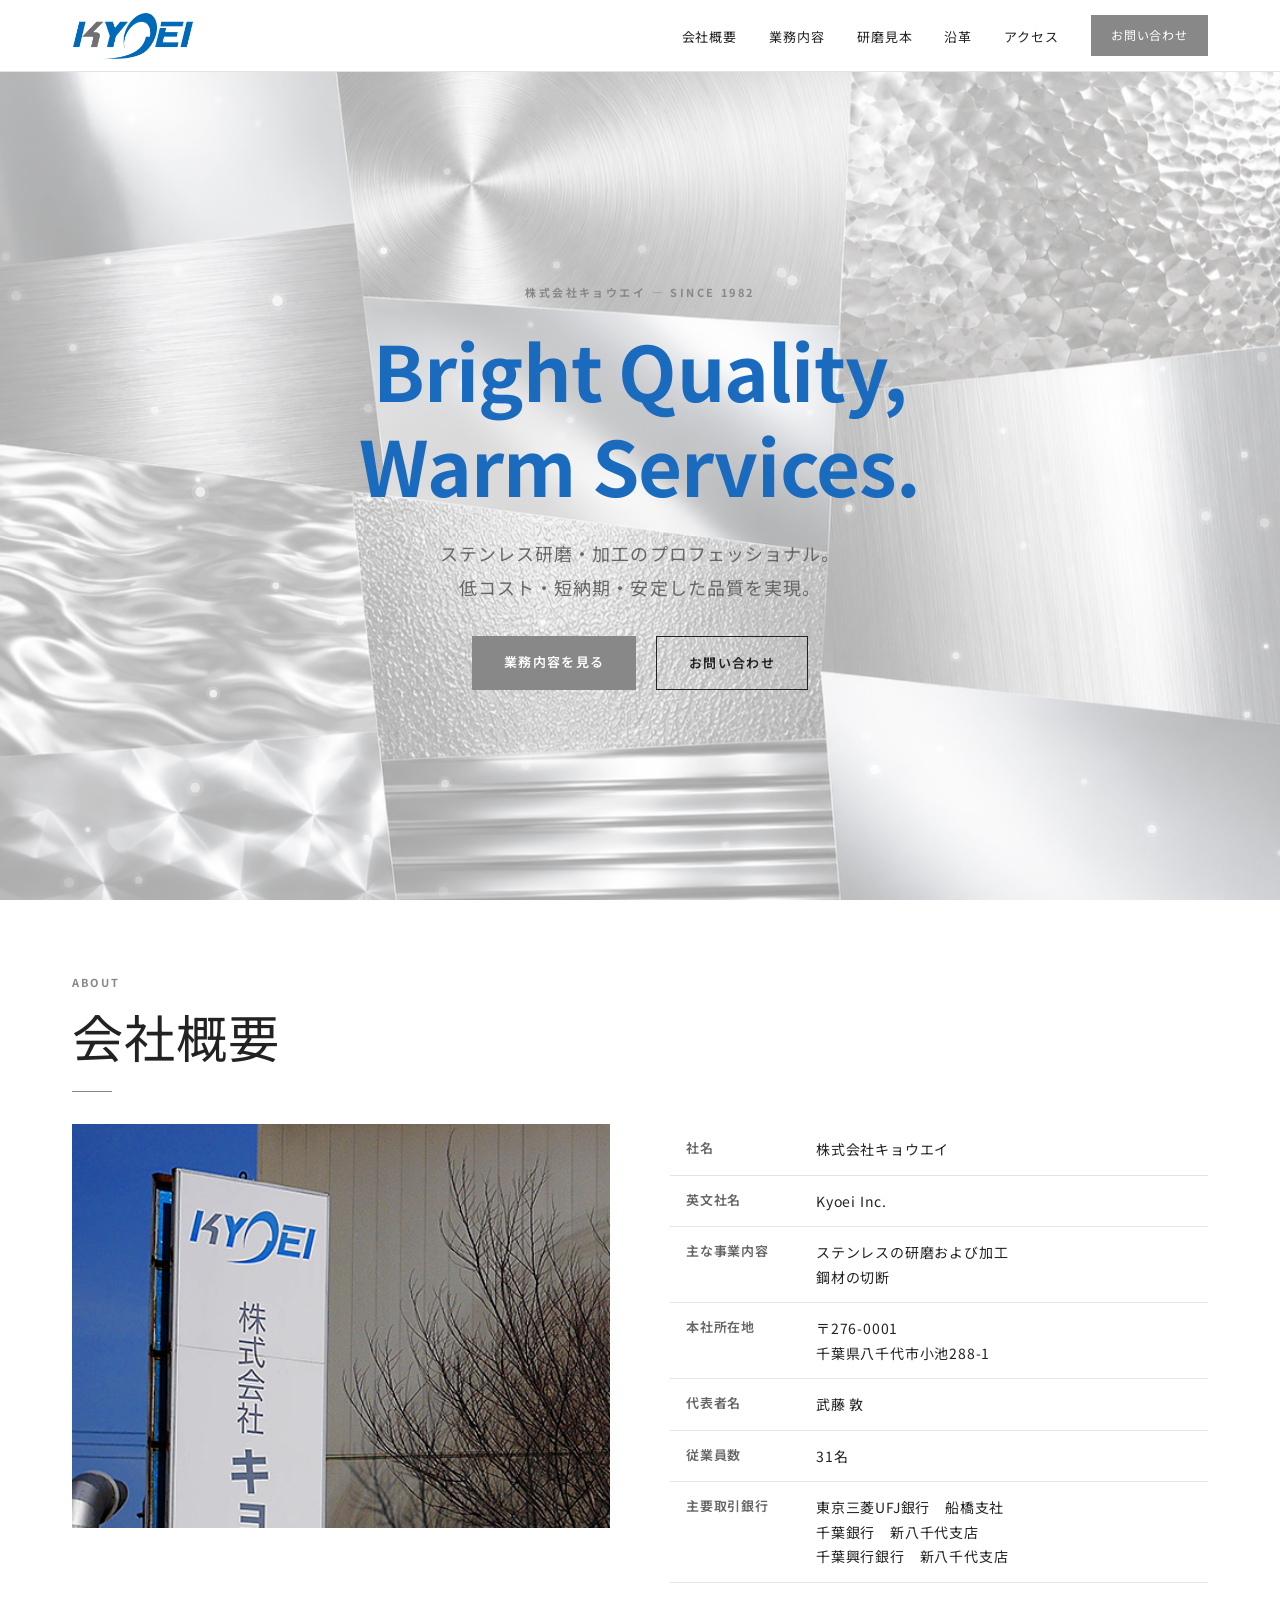
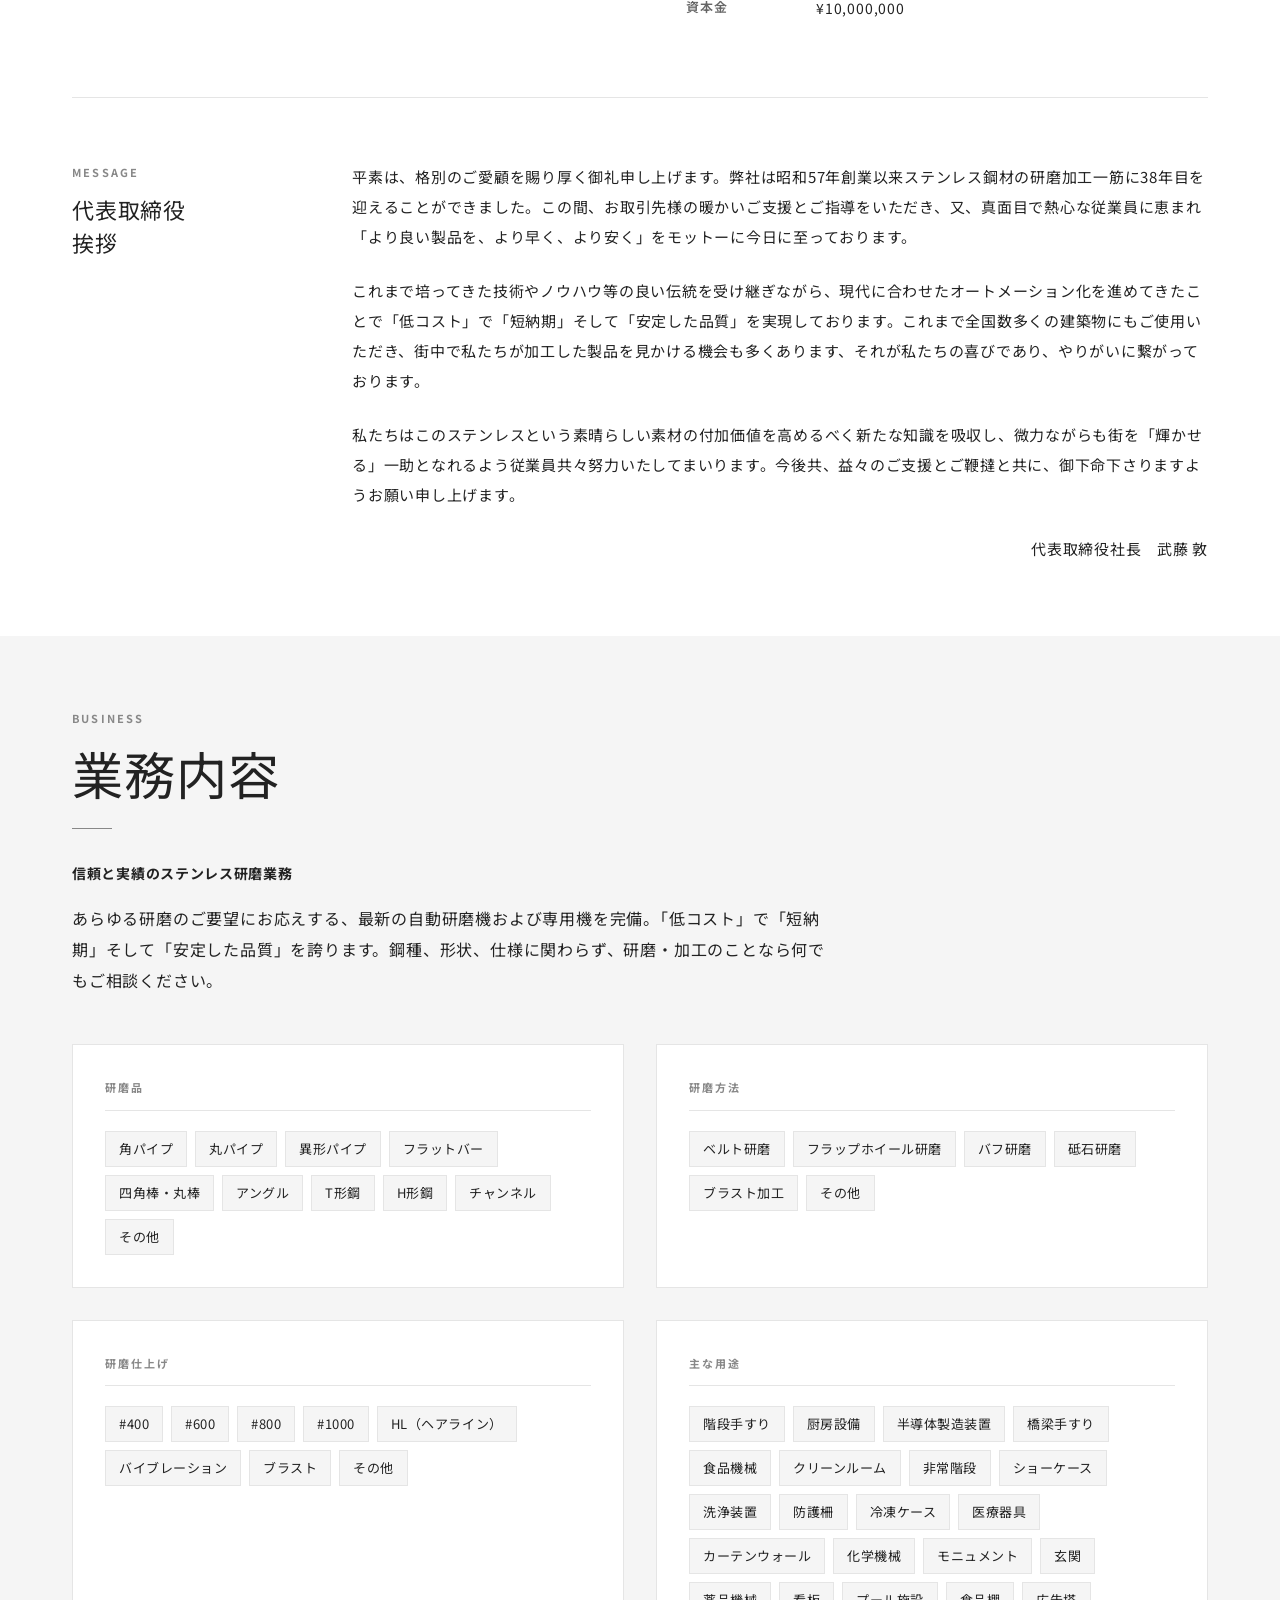
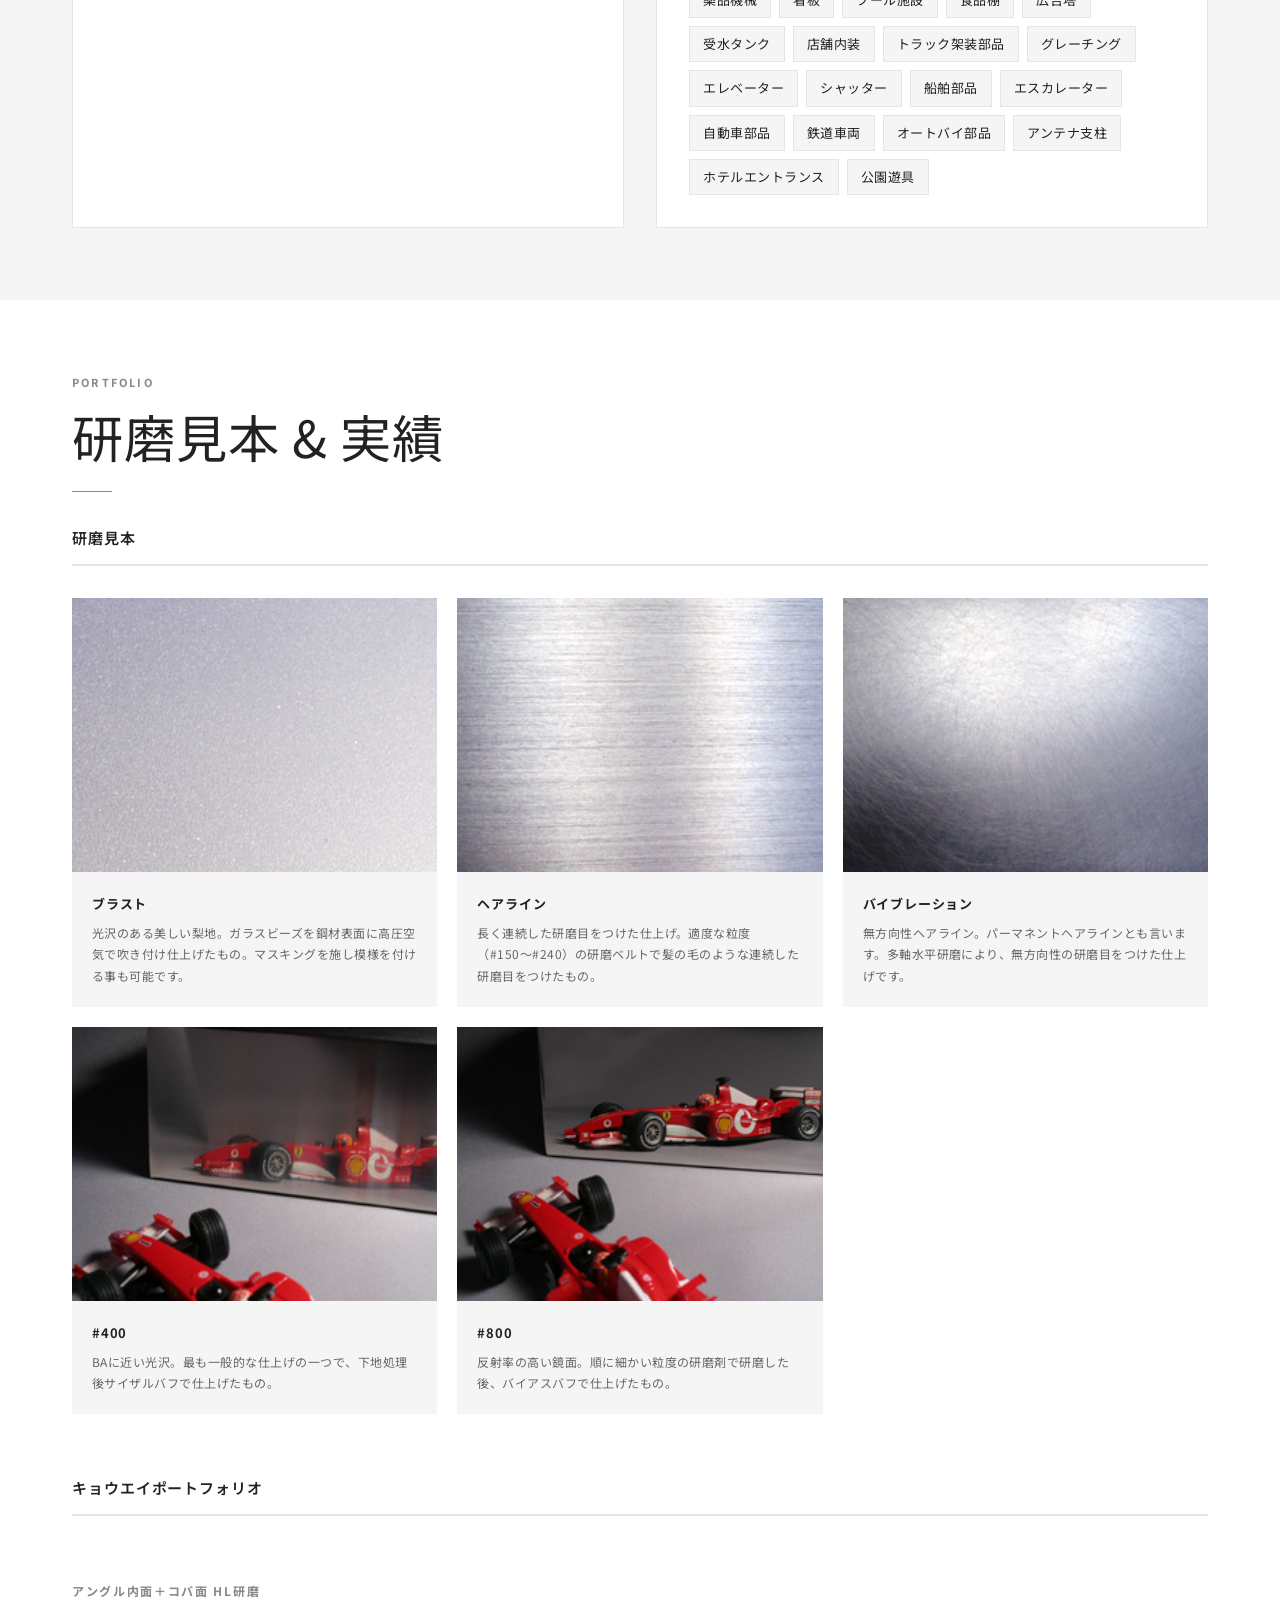
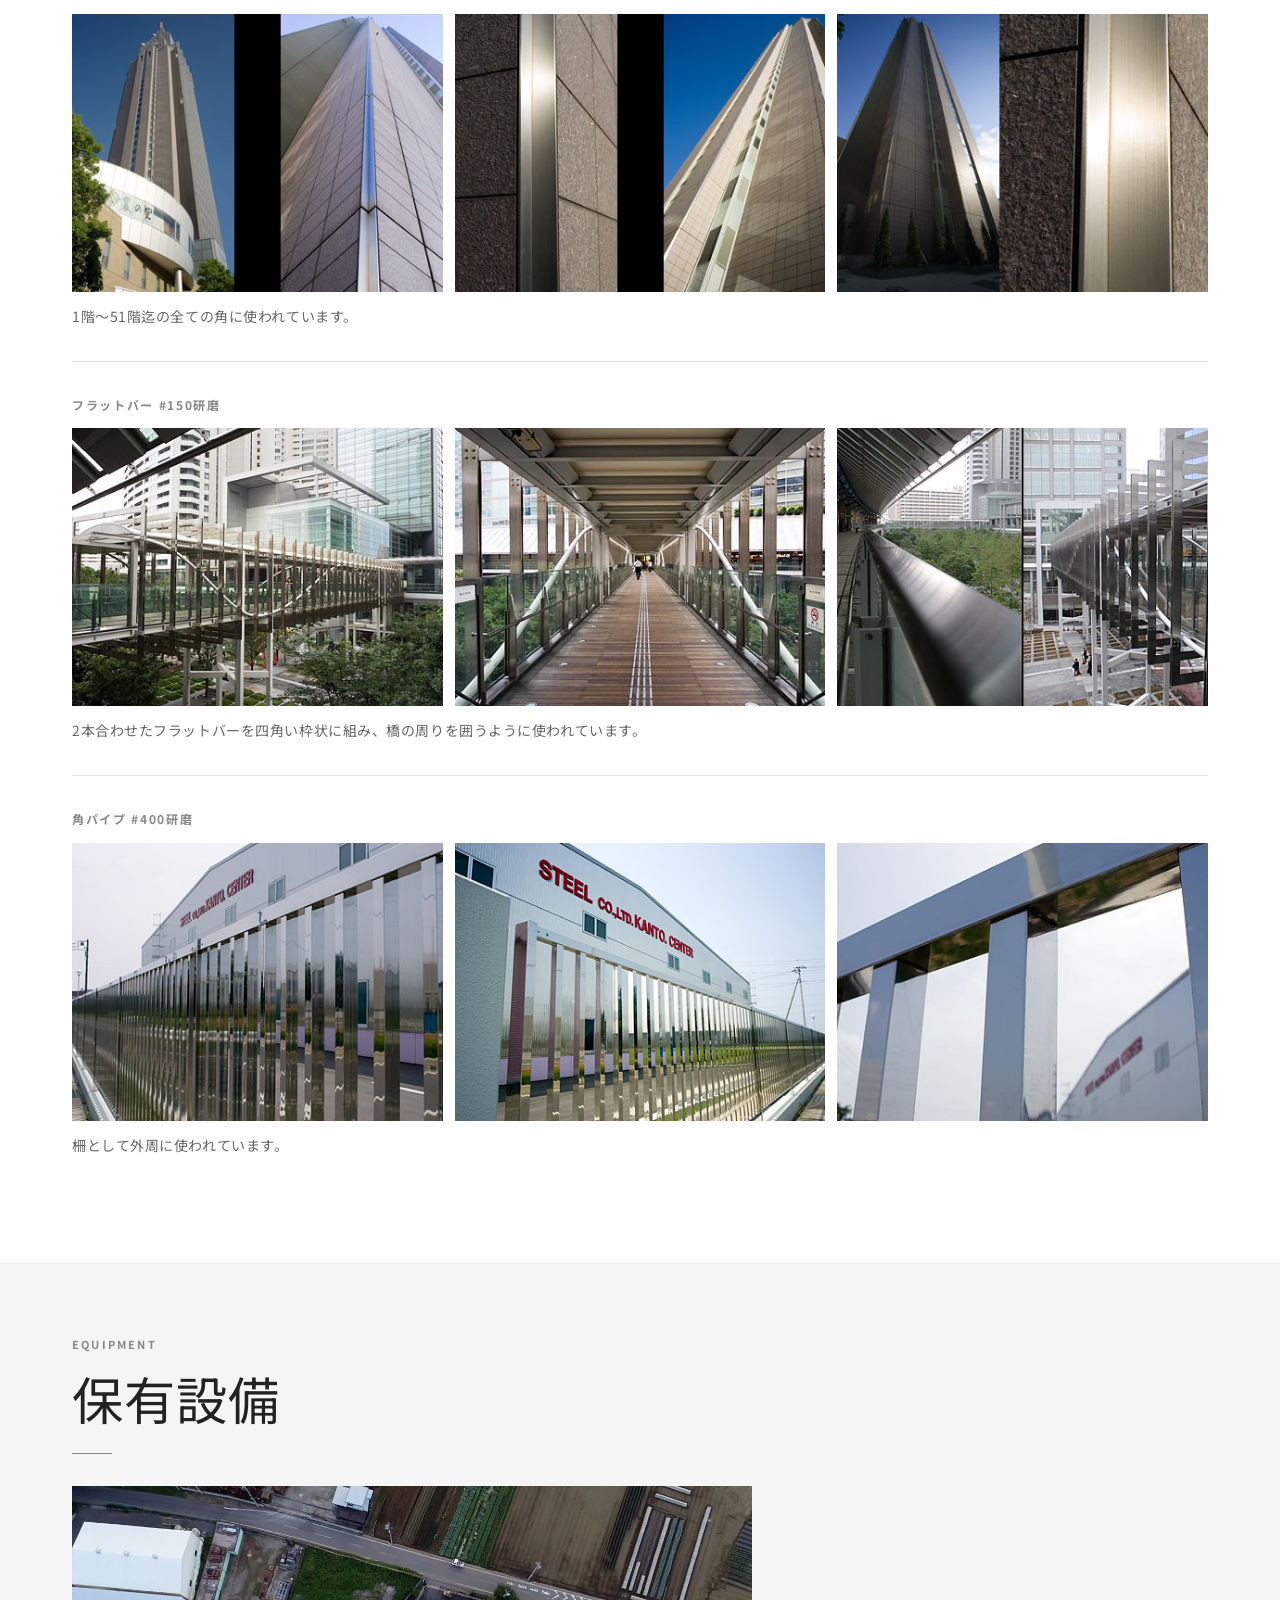
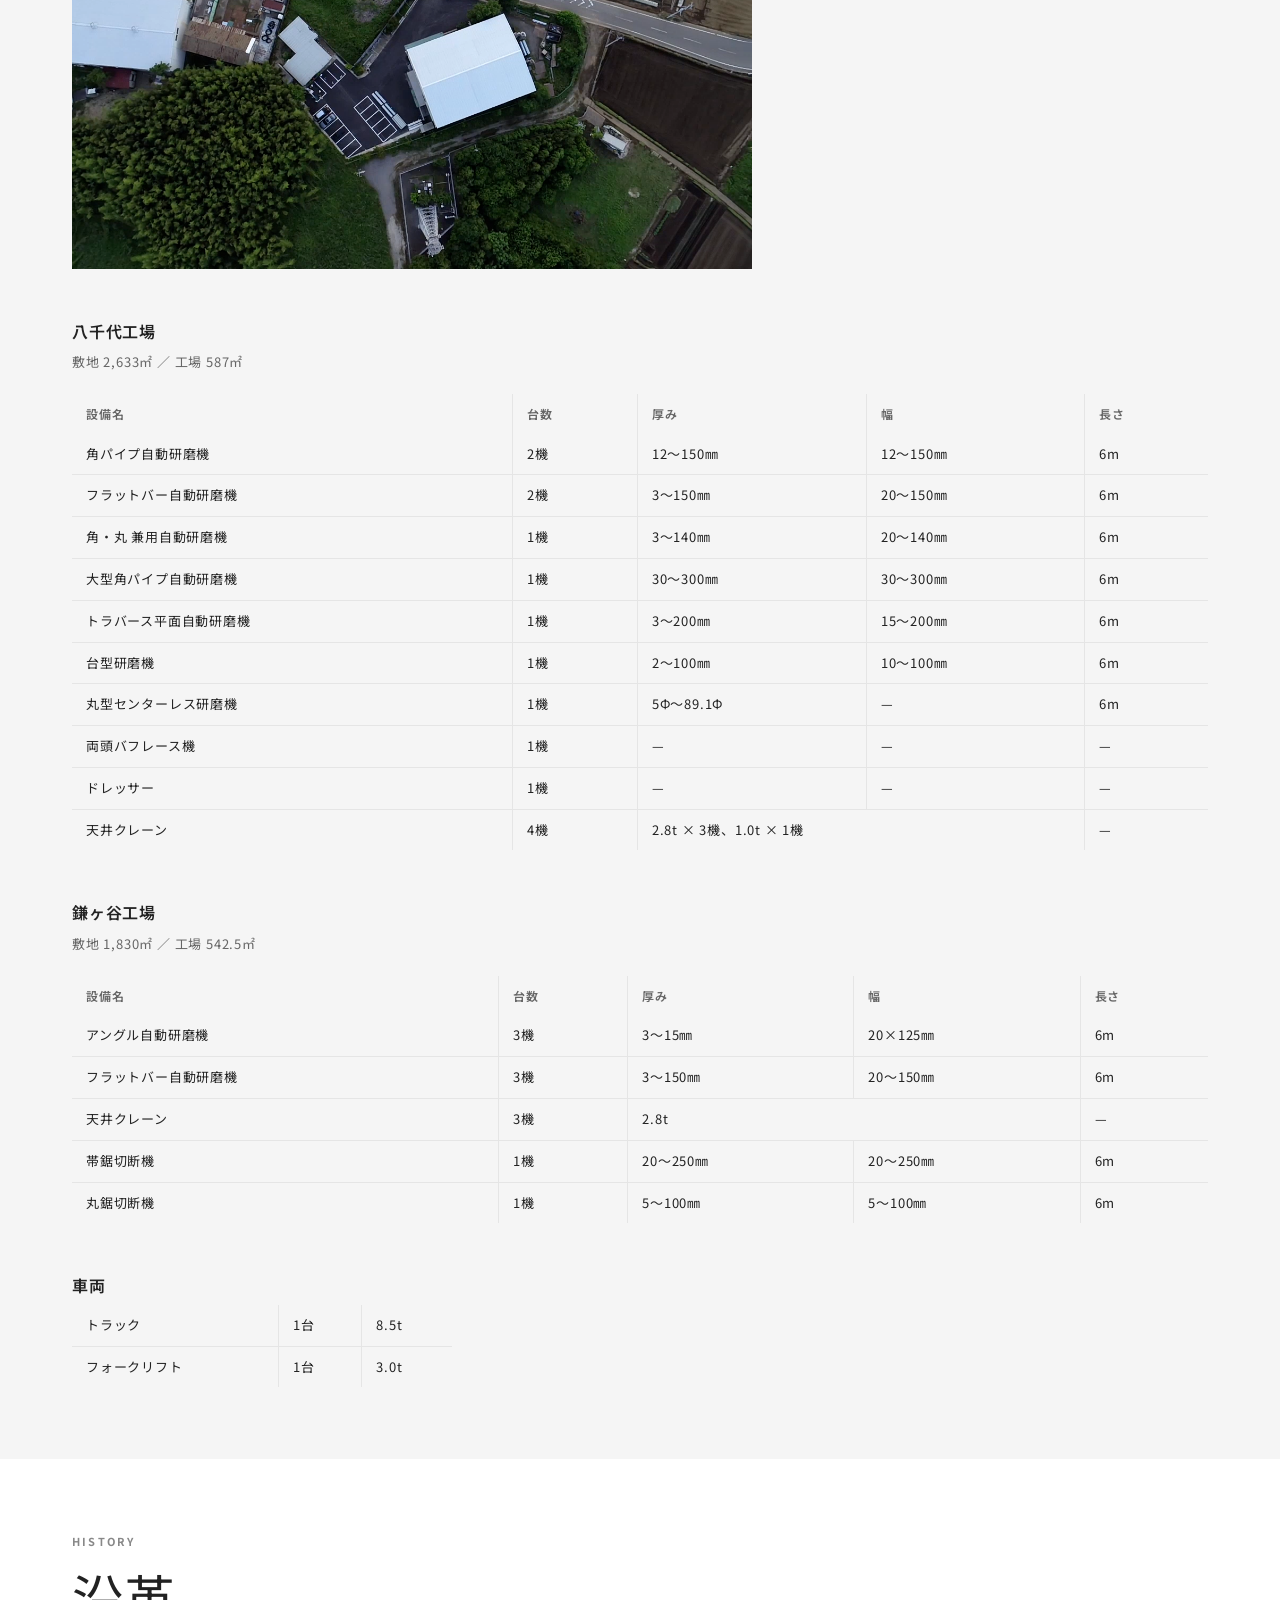
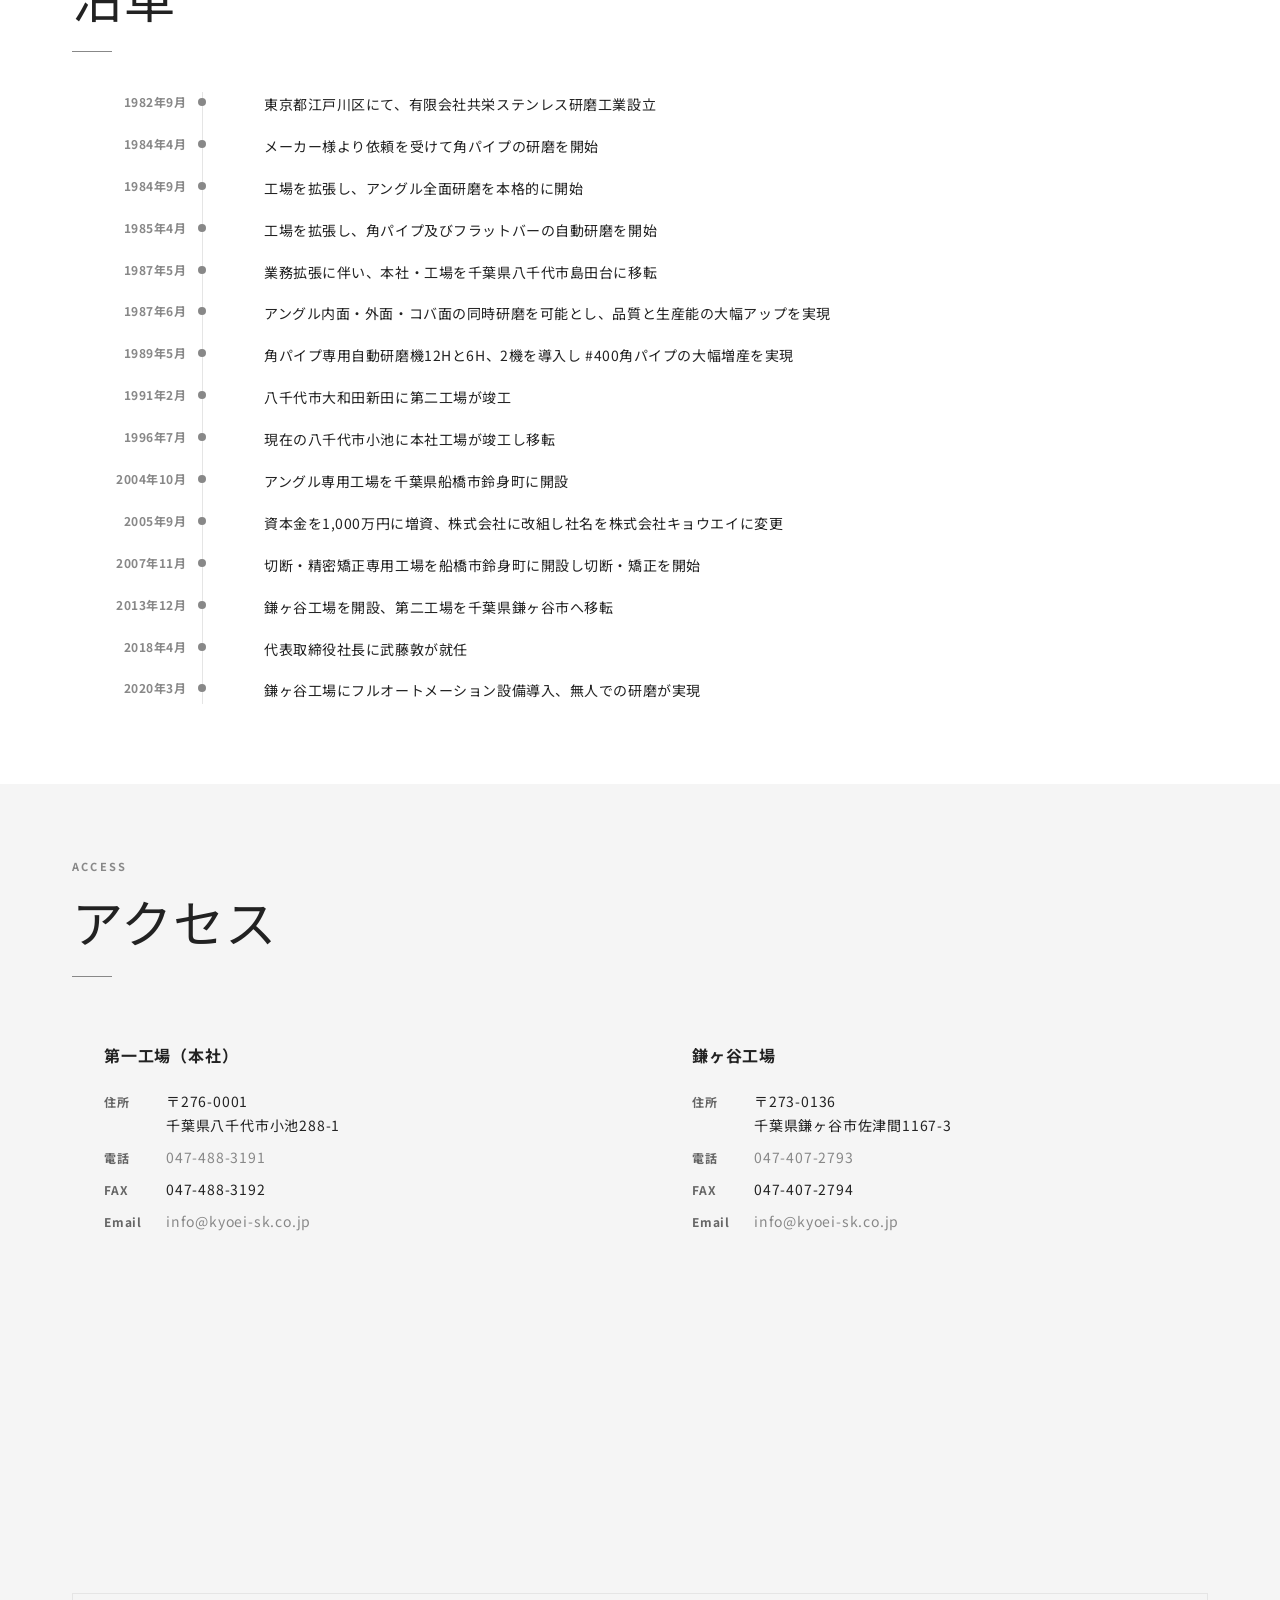
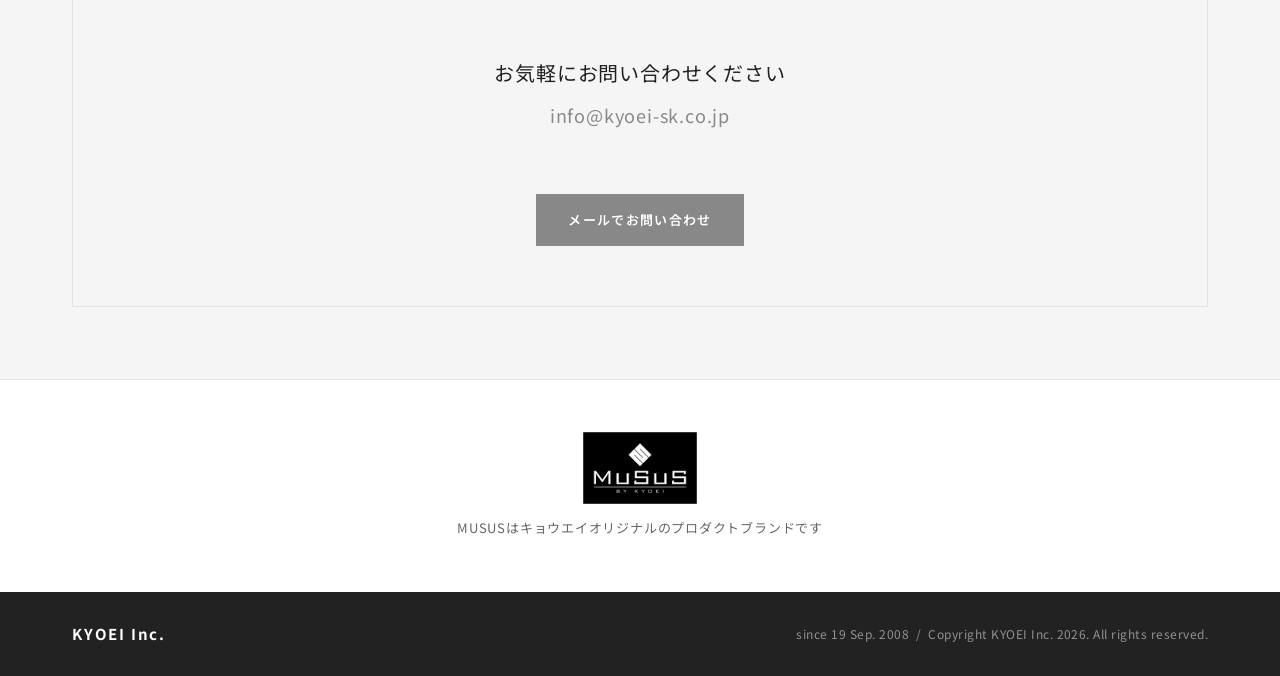
==== docs/index.html @ 065deac2 "Add random flash blink effect to hero particles Co-Authored-By: Claude Sonnet 4.6 <noreply@anthropic" ====
<!DOCTYPE html>
<html lang="ja">
<head>
  <meta charset="UTF-8">
  <meta name="viewport" content="width=device-width, initial-scale=1">
  <meta name="description" content="株式会社キョウエイ — ステンレス研磨・加工のプロフェッショナル。低コスト・短納期・安定した品質を実現。千葉県八千代市・鎌ヶ谷市。">
  <meta name="keywords" content="キョウエイ,ステンレス,研磨,ヘアライン,ブラスト,鏡面,バイブレーション,鋼材,千葉,八千代,鎌ヶ谷">
  <title>株式会社キョウエイ — Bright Quality, Warm Services.</title>
  <link rel="preconnect" href="https://fonts.googleapis.com">
  <link rel="preconnect" href="https://fonts.gstatic.com" crossorigin>
  <link href="https://fonts.googleapis.com/css2?family=Noto+Sans+JP:wght@400;600;700&display=swap" rel="stylesheet">
  <style>
    /* ===== DESIGN TOKENS ===== */
    :root {
      --color-bg:             #ffffff;
      --color-text:           #222222;
      --color-text-secondary: #666666;
      --color-accent:         #888888;
      --color-secondary:      #aaaaaa;
      --color-border:         #e5e5e5;
      --color-surface:        #f5f5f5;
      --spacing-1:  20px;
      --spacing-2:  24px;
      --spacing-3:  72px;
      --spacing-4:  16px;
      --spacing-5:  12px;
      --spacing-6:  14px;
      --spacing-7:  32px;
      --container:  1200px;
      --header-height: 72px;
      --font: "Noto Sans JP", "Hiragino Kaku Gothic ProN", "Yu Gothic", sans-serif;
    }

    /* ===== RESET ===== */
    *, *::before, *::after { box-sizing: border-box; margin: 0; padding: 0; }
    html { scroll-behavior: smooth; }
    body {
      font-family: var(--font);
      font-size: 16px;
      font-weight: 400;
      line-height: 1.85;
      letter-spacing: 0.05em;
      color: var(--color-text);
      background: var(--color-bg);
      word-break: normal;
      overflow-wrap: anywhere;
    }
    img { max-width: 100%; height: auto; display: block; }
    a { color: var(--color-accent); text-decoration: none; }
    a:hover { color: var(--color-text); }
    ul { list-style: none; }

    /* ===== LAYOUT ===== */
    .container {
      max-width: var(--container);
      margin: 0 auto;
      padding: 0 var(--spacing-7);
    }
    .section { padding: var(--spacing-3) 0; }
    .section--gray { background: var(--color-surface); }

    /* ===== SECTION HEADER ===== */
    .section__label {
      font-size: 11px;
      font-weight: 700;
      letter-spacing: 0.2em;
      color: var(--color-accent);
      text-transform: uppercase;
      margin-bottom: 10px;
    }
    .section__title {
      font-size: clamp(28px, 4vw, 54px);
      font-weight: 400;
      line-height: 1.35;
      letter-spacing: 0.02em;
      color: var(--color-text);
      margin-bottom: var(--spacing-1);
    }
    .section__divider {
      width: 40px;
      height: 1px;
      background: var(--color-accent);
      margin-bottom: var(--spacing-7);
    }

    /* ===== BUTTONS ===== */
    .btn {
      display: inline-block;
      padding: 14px 32px;
      font-family: var(--font);
      font-size: 13px;
      font-weight: 600;
      letter-spacing: 0.1em;
      border: none;
      cursor: pointer;
      transition: background 0.2s, color 0.2s, border-color 0.2s;
      text-align: center;
    }
    .btn--primary { background: var(--color-accent); color: #fff; }
    .btn--primary:hover { background: var(--color-text); color: #fff; }
    .btn--outline { background: transparent; color: var(--color-text); border: 1px solid var(--color-text); }
    .btn--outline:hover { background: var(--color-text); color: #fff; }

    /* ===== NAV ===== */
    .nav {
      position: fixed;
      top: 0; left: 0; right: 0;
      z-index: 200;
      height: var(--header-height);
      background: var(--color-bg);
      border-bottom: 1px solid var(--color-border);
      transition: box-shadow 0.3s;
    }
    .nav.is-scrolled { box-shadow: 0 2px 12px rgba(0,0,0,0.06); }
    .nav__inner {
      max-width: var(--container);
      margin: 0 auto;
      padding: 0 var(--spacing-7);
      height: 100%;
      display: flex;
      align-items: center;
      justify-content: space-between;
      gap: var(--spacing-1);
    }
    .nav__logo {
      display: flex;
      align-items: center;
      flex-shrink: 0;
    }
    .nav__logo img {
      height: 48px;
      width: auto;
      display: block;
    }
    .nav__links {
      display: flex;
      align-items: center;
      gap: var(--spacing-7);
    }
    .nav__links a {
      font-size: 13px;
      font-weight: 400;
      letter-spacing: 0.07em;
      color: var(--color-text);
      white-space: nowrap;
      transition: color 0.2s;
    }
    .nav__links a:hover { color: var(--color-accent); }
    .nav__links .nav__cta {
      color: #fff;
      background: var(--color-accent);
      padding: 9px 20px;
      font-size: 12px;
    }
    .nav__links .nav__cta:hover { background: var(--color-text); color: #fff; }
    .nav__hamburger {
      display: none;
      flex-direction: column;
      gap: 5px;
      cursor: pointer;
      padding: 8px;
      background: none;
      border: none;
    }
    .nav__hamburger span {
      display: block;
      width: 22px;
      height: 2px;
      background: var(--color-text);
      transition: all 0.3s;
    }

    /* ===== HERO ===== */
    .hero {
      margin-top: var(--header-height);
      min-height: calc(100vh - var(--header-height));
      position: relative;
      display: flex;
      align-items: center;
      justify-content: center;
      overflow: hidden;
    }
    .hero__bg {
      position: absolute;
      inset: -4px;
      background-image: url('images/image.png');
      background-size: cover;
      background-position: center 40%;
      background-repeat: no-repeat;
      animation: kenBurns 14s cubic-bezier(0.0, 0.0, 0.2, 1) forwards;
      will-change: transform;
    }
    .hero::before {
      content: '';
      position: absolute;
      inset: 0;
      background: rgba(255,255,255,0.62);
      z-index: 1;
    }
    .hero__content {
      position: relative;
      z-index: 2;
      text-align: center;
      padding: 60px var(--spacing-7);
      max-width: 840px;
    }
    .hero__eyebrow {
      font-size: 11px;
      font-weight: 700;
      letter-spacing: 0.22em;
      color: var(--color-accent);
      text-transform: uppercase;
      margin-bottom: var(--spacing-1);
      opacity: 0;
      animation: fadeSlideUp 0.9s cubic-bezier(0.16,1,0.3,1) forwards 0.3s;
    }
    .hero__title {
      font-size: clamp(36px, 6vw, 76px);
      font-weight: 700;
      line-height: 1.25;
      letter-spacing: -0.01em;
      color: rgb(26, 107, 190);
      margin-bottom: var(--spacing-2);
    }
    .hero__title-line {
      display: block;
      overflow: hidden;
      padding-bottom: 0.15em;
      margin-bottom: -0.15em;
    }
    .hero__title-line > span {
      display: block;
      opacity: 0;
      animation: revealUp 1.1s cubic-bezier(0.16,1,0.3,1) forwards;
    }
    .hero__title-line:nth-child(1) > span { animation-delay: 0.55s; }
    .hero__title-line:nth-child(2) > span { animation-delay: 0.82s; }
    .hero__subtitle {
      font-size: clamp(14px, 1.8vw, 18px);
      line-height: 1.9;
      letter-spacing: 0.06em;
      color: var(--color-text-secondary);
      margin-bottom: var(--spacing-7);
      opacity: 0;
      animation: fadeSlideUp 0.9s cubic-bezier(0.16,1,0.3,1) forwards 1.25s;
    }
    .hero__actions {
      display: flex;
      gap: var(--spacing-1);
      justify-content: center;
      flex-wrap: wrap;
      opacity: 0;
      animation: fadeSlideUp 0.9s cubic-bezier(0.16,1,0.3,1) forwards 1.55s;
    }

    /* ===== HERO CANVAS ===== */
    .hero__canvas {
      position: absolute;
      inset: 0;
      z-index: 1;
      pointer-events: none;
      width: 100%;
      height: 100%;
    }

    /* ===== ABOUT ===== */
    .about__grid {
      display: grid;
      grid-template-columns: 1fr 1fr;
      gap: 60px;
      align-items: start;
    }
    .about__photo {
      width: 100%;
      aspect-ratio: 4/3;
      object-fit: cover;
    }
    .about__table {
      width: 100%;
      border-collapse: collapse;
      font-size: 14px;
    }
    .about__table th,
    .about__table td {
      padding: 13px 16px;
      text-align: left;
      border-bottom: 1px solid var(--color-border);
      vertical-align: top;
      line-height: 1.75;
    }
    .about__table th {
      width: 130px;
      font-weight: 600;
      color: var(--color-text-secondary);
      font-size: 13px;
      white-space: nowrap;
    }
    .about__table tr:last-child th,
    .about__table tr:last-child td { border-bottom: none; }

    /* CEO */
    .ceo {
      margin-top: 64px;
      padding-top: 64px;
      border-top: 1px solid var(--color-border);
    }
    .ceo__inner {
      display: grid;
      grid-template-columns: 220px 1fr;
      gap: 60px;
      align-items: start;
    }
    .ceo__label { font-size: 11px; font-weight: 700; letter-spacing: 0.2em; color: var(--color-accent); text-transform: uppercase; margin-bottom: 10px; }
    .ceo__heading { font-size: 22px; font-weight: 400; line-height: 1.5; color: var(--color-text); }
    .ceo__body p {
      font-size: 15px;
      line-height: 2.0;
      letter-spacing: 0.05em;
      color: var(--color-text);
      margin-bottom: var(--spacing-2);
    }
    .ceo__body p:last-child { margin-bottom: 0; }
    .ceo__sign {
      font-size: 13px;
      color: var(--color-text-secondary);
      text-align: right;
      margin-top: var(--spacing-1);
      letter-spacing: 0.06em;
    }

    /* ===== BUSINESS ===== */
    .business__lead {
      font-size: 16px;
      line-height: 1.95;
      letter-spacing: 0.05em;
      max-width: 760px;
      margin-bottom: 48px;
    }
    .business__heading-sub {
      font-size: 14px;
      font-weight: 700;
      color: var(--color-text);
      margin-bottom: 16px;
      letter-spacing: 0.05em;
    }
    .business__groups {
      display: grid;
      grid-template-columns: repeat(2, 1fr);
      gap: var(--spacing-7);
    }
    .business__group { background: var(--color-bg); border: 1px solid var(--color-border); padding: var(--spacing-7); }
    .business__group-title {
      font-size: 11px;
      font-weight: 700;
      letter-spacing: 0.18em;
      color: var(--color-accent);
      text-transform: uppercase;
      padding-bottom: var(--spacing-5);
      border-bottom: 1px solid var(--color-border);
      margin-bottom: var(--spacing-1);
    }
    .business__tags {
      display: flex;
      flex-wrap: wrap;
      gap: 8px;
    }
    .business__tag {
      font-size: 13px;
      padding: 5px 13px;
      background: var(--color-surface);
      border: 1px solid var(--color-border);
      color: var(--color-text);
      letter-spacing: 0.04em;
      white-space: nowrap;
    }

    /* ===== PORTFOLIO ===== */
    .portfolio__sub { font-size: 15px; font-weight: 600; letter-spacing: 0.06em; padding-bottom: var(--spacing-5); border-bottom: 2px solid var(--color-border); margin-bottom: var(--spacing-7); }
    .portfolio__samples {
      display: grid;
      grid-template-columns: repeat(3, 1fr);
      gap: var(--spacing-1);
      margin-bottom: 60px;
    }
    .sample-card { background: var(--color-surface); }
    .sample-card img { width: 100%; aspect-ratio: 4/3; object-fit: cover; }
    .sample-card__body { padding: var(--spacing-1); }
    .sample-card__name { font-size: 13px; font-weight: 700; margin-bottom: 6px; }
    .sample-card__desc { font-size: 12px; line-height: 1.8; letter-spacing: 0.04em; color: var(--color-text-secondary); }

    .portfolio__case {
      padding: var(--spacing-7) 0;
      border-bottom: 1px solid var(--color-border);
    }
    .portfolio__case:first-of-type { padding-top: 0; }
    .portfolio__case:last-of-type { border-bottom: none; }
    .portfolio__case-label {
      font-size: 12px;
      font-weight: 700;
      letter-spacing: 0.14em;
      text-transform: uppercase;
      color: var(--color-accent);
      margin-bottom: var(--spacing-5);
    }
    .portfolio__case-images {
      display: grid;
      grid-template-columns: repeat(3, 1fr);
      gap: var(--spacing-5);
      margin-bottom: var(--spacing-5);
    }
    .portfolio__case-images img { width: 100%; aspect-ratio: 4/3; object-fit: cover; }
    .portfolio__case-desc { font-size: 14px; line-height: 1.8; letter-spacing: 0.04em; color: var(--color-text-secondary); }

    /* ===== EQUIPMENT ===== */
    .equipment__photo { max-width: 680px; margin-bottom: 48px; }
    .equipment__block { margin-bottom: 48px; }
    .equipment__block:last-child { margin-bottom: 0; }
    .equipment__block-title { font-size: 16px; font-weight: 600; margin-bottom: 4px; }
    .equipment__block-meta { font-size: 13px; color: var(--color-text-secondary); margin-bottom: var(--spacing-1); }
    .equipment__table {
      width: 100%;
      border-collapse: collapse;
      font-size: 13px;
    }
    .equipment__table th,
    .equipment__table td {
      padding: 10px 14px;
      text-align: left;
      border-bottom: 1px solid var(--color-border);
      border-right: 1px solid var(--color-border);
      vertical-align: middle;
      line-height: 1.6;
    }
    .equipment__table th {
      background: var(--color-surface);
      font-weight: 600;
      font-size: 12px;
      color: var(--color-text-secondary);
    }
    .equipment__table thead th { border-bottom: 2px solid var(--color-border); }
    .equipment__table td:last-child,
    .equipment__table th:last-child { border-right: none; }
    .equipment__table tr:last-child td,
    .equipment__table tr:last-child th { border-bottom: none; }

    /* ===== HISTORY ===== */
    .history__timeline { position: relative; padding-left: 160px; }
    .history__timeline::before {
      content: '';
      position: absolute;
      left: 130px;
      top: 8px; bottom: 8px;
      width: 1px;
      background: var(--color-border);
    }
    .history__item {
      position: relative;
      padding: 8px 0 8px var(--spacing-7);
      display: flex;
      gap: var(--spacing-7);
    }
    .history__item::before {
      content: '';
      position: absolute;
      left: -34px;
      top: 14px;
      width: 8px;
      height: 8px;
      border-radius: 50%;
      background: var(--color-accent);
    }
    .history__date {
      position: absolute;
      left: -160px;
      top: 8px;
      font-size: 12px;
      font-weight: 700;
      letter-spacing: 0.04em;
      color: var(--color-accent);
      text-align: right;
      width: 130px;
      padding-right: 16px;
      line-height: 1.6;
    }
    .history__text {
      font-size: 14px;
      line-height: 1.85;
      letter-spacing: 0.04em;
    }

    /* ===== ACCESS ===== */
    .access__grid {
      display: grid;
      grid-template-columns: 1fr 1fr;
      gap: 40px;
      margin-bottom: 48px;
    }
    .access__card { background: var(--color-surface); padding: var(--spacing-7); }
    .access__card-name { font-size: 16px; font-weight: 700; margin-bottom: var(--spacing-1); }
    .access__row {
      display: grid;
      grid-template-columns: 52px 1fr;
      gap: 10px;
      margin-bottom: 8px;
      font-size: 14px;
      line-height: 1.7;
    }
    .access__row-label { font-size: 12px; font-weight: 700; color: var(--color-text-secondary); padding-top: 2px; }
    .access__map { margin-top: var(--spacing-1); height: 260px; }
    .access__map iframe { width: 100%; height: 100%; border: none; }

    .access__cta {
      text-align: center;
      padding: 60px var(--spacing-7);
      background: var(--color-surface);
      border: 1px solid var(--color-border);
    }
    .access__cta-title { font-size: 20px; font-weight: 400; margin-bottom: 8px; }
    .access__cta-email { font-size: 18px; color: var(--color-accent); margin-bottom: var(--spacing-7); display: block; }

    /* ===== MUSUS ===== */
    .musus {
      padding: 52px 0;
      border-top: 1px solid var(--color-border);
      text-align: center;
    }
    .musus__logo { margin: 0 auto 12px; height: 72px; width: auto; object-fit: contain; }
    .musus__text { font-size: 13px; color: var(--color-text-secondary); letter-spacing: 0.06em; }

    /* ===== FOOTER ===== */
    .footer {
      background: var(--color-text);
      color: rgba(255,255,255,0.5);
      padding: 28px 0;
    }
    .footer__inner {
      max-width: var(--container);
      margin: 0 auto;
      padding: 0 var(--spacing-7);
      display: flex;
      align-items: center;
      justify-content: space-between;
      gap: var(--spacing-1);
      flex-wrap: wrap;
    }
    .footer__logo { font-size: 15px; font-weight: 700; color: #fff; letter-spacing: 0.12em; }
    .footer__copy { font-size: 12px; letter-spacing: 0.04em; }

    /* ===== RESPONSIVE ===== */
    @media (max-width: 1024px) {
      .about__grid { grid-template-columns: 1fr; gap: 40px; }
      .ceo__inner { grid-template-columns: 1fr; gap: 24px; }
    }

    @media (max-width: 768px) {
      .nav__links {
        display: none;
        position: absolute;
        top: var(--header-height);
        left: 0; right: 0;
        background: var(--color-bg);
        border-bottom: 1px solid var(--color-border);
        flex-direction: column;
        padding: 8px 0;
        gap: 0;
      }
      .nav__links.is-open { display: flex; }
      .nav__links li { border-bottom: 1px solid var(--color-border); }
      .nav__links a { display: block; padding: 14px var(--spacing-7); }
      .nav__links .nav__cta { background: none; color: var(--color-accent) !important; padding: 14px var(--spacing-7); }
      .nav__hamburger { display: flex; }
      .business__groups { grid-template-columns: 1fr; }
      .portfolio__samples { grid-template-columns: repeat(2, 1fr); }
      .portfolio__case-images { grid-template-columns: repeat(2, 1fr); }
      .access__grid { grid-template-columns: 1fr; }
      .footer__inner { flex-direction: column; text-align: center; }
    }

    @media (max-width: 640px) {
      .container { padding: 0 var(--spacing-1); }
      .section { padding: 48px 0; }
      .portfolio__samples { grid-template-columns: 1fr; }
      .portfolio__case-images { grid-template-columns: 1fr; }
      .history__timeline { padding-left: 0; }
      .history__timeline::before { display: none; }
      .history__item { flex-direction: column; padding-left: 0; }
      .history__item::before { display: none; }
      .history__date { position: static; width: auto; text-align: left; margin-bottom: 2px; }
    }

    /* ===================================================
       ANIMATIONS
    =================================================== */

    /* --- Keyframes --- */
    @keyframes kenBurns {
      from { transform: scale(1.10); }
      to   { transform: scale(1.00); }
    }
    @keyframes revealUp {
      from { transform: translateY(100%); opacity: 0; }
      to   { transform: translateY(0);    opacity: 1; }
    }
    @keyframes fadeSlideUp {
      from { opacity: 0; transform: translateY(32px); }
      to   { opacity: 1; transform: translateY(0); }
    }
    @keyframes fadeSlideLeft {
      from { opacity: 0; transform: translateX(-40px); }
      to   { opacity: 1; transform: translateX(0); }
    }
    @keyframes lineGrow {
      from { transform: scaleX(0); }
      to   { transform: scaleX(1); }
    }

    /* --- Scroll reveal: base --- */
    .js-reveal {
      opacity: 0;
      transform: translateY(60px);
      transition: opacity 0.95s cubic-bezier(0.16,1,0.3,1),
                  transform 0.95s cubic-bezier(0.16,1,0.3,1);
    }
    .js-reveal.is-visible {
      opacity: 1;
      transform: translateY(0);
    }
    .js-reveal-left {
      opacity: 0;
      transform: translateX(-52px);
      transition: opacity 0.9s cubic-bezier(0.16,1,0.3,1),
                  transform 0.9s cubic-bezier(0.16,1,0.3,1);
    }
    .js-reveal-left.is-visible {
      opacity: 1;
      transform: translateX(0);
    }

    /* --- Scroll reveal: stagger children --- */
    .js-stagger > * {
      opacity: 0;
      transform: translateY(48px);
      transition: opacity 0.8s cubic-bezier(0.16,1,0.3,1),
                  transform 0.8s cubic-bezier(0.16,1,0.3,1);
    }
    .js-stagger.is-visible > *:nth-child(1)  { opacity:1; transform:none; transition-delay:0.00s; }
    .js-stagger.is-visible > *:nth-child(2)  { opacity:1; transform:none; transition-delay:0.10s; }
    .js-stagger.is-visible > *:nth-child(3)  { opacity:1; transform:none; transition-delay:0.20s; }
    .js-stagger.is-visible > *:nth-child(4)  { opacity:1; transform:none; transition-delay:0.30s; }
    .js-stagger.is-visible > *:nth-child(5)  { opacity:1; transform:none; transition-delay:0.40s; }
    .js-stagger.is-visible > *:nth-child(n+6){ opacity:1; transform:none; transition-delay:0.48s; }

    /* --- Section divider line draw --- */
    .section__divider {
      transform-origin: left center;
      transform: scaleX(0);
      transition: transform 1.1s cubic-bezier(0.16,1,0.3,1);
    }
    .section__divider.is-visible { transform: scaleX(1); }

    /* --- Business tags: pop-in stagger --- */
    .business__tags .business__tag {
      opacity: 0;
      transform: scale(0.80) translateY(10px);
      transition: opacity 0.35s ease, transform 0.35s cubic-bezier(0.34,1.56,0.64,1);
    }
    .business__group.is-visible .business__tag { opacity:1; transform:scale(1) translateY(0); }
    .business__group.is-visible .business__tag:nth-child(1)  { transition-delay:0.00s; }
    .business__group.is-visible .business__tag:nth-child(2)  { transition-delay:0.04s; }
    .business__group.is-visible .business__tag:nth-child(3)  { transition-delay:0.08s; }
    .business__group.is-visible .business__tag:nth-child(4)  { transition-delay:0.12s; }
    .business__group.is-visible .business__tag:nth-child(5)  { transition-delay:0.16s; }
    .business__group.is-visible .business__tag:nth-child(6)  { transition-delay:0.20s; }
    .business__group.is-visible .business__tag:nth-child(7)  { transition-delay:0.24s; }
    .business__group.is-visible .business__tag:nth-child(8)  { transition-delay:0.28s; }
    .business__group.is-visible .business__tag:nth-child(9)  { transition-delay:0.32s; }
    .business__group.is-visible .business__tag:nth-child(10) { transition-delay:0.36s; }
    .business__group.is-visible .business__tag:nth-child(n+11){ transition-delay:0.40s; }

    /* --- History: slide-in cascade from left --- */
    .history__timeline .history__item {
      opacity: 0;
      transform: translateX(-48px);
      transition: opacity 0.75s cubic-bezier(0.16,1,0.3,1),
                  transform 0.75s cubic-bezier(0.16,1,0.3,1);
    }
    .history__timeline.is-visible .history__item { opacity:1; transform:none; }
    .history__timeline.is-visible .history__item:nth-child(1)  { transition-delay:0.00s; }
    .history__timeline.is-visible .history__item:nth-child(2)  { transition-delay:0.04s; }
    .history__timeline.is-visible .history__item:nth-child(3)  { transition-delay:0.08s; }
    .history__timeline.is-visible .history__item:nth-child(4)  { transition-delay:0.12s; }
    .history__timeline.is-visible .history__item:nth-child(5)  { transition-delay:0.16s; }
    .history__timeline.is-visible .history__item:nth-child(6)  { transition-delay:0.20s; }
    .history__timeline.is-visible .history__item:nth-child(7)  { transition-delay:0.24s; }
    .history__timeline.is-visible .history__item:nth-child(8)  { transition-delay:0.28s; }
    .history__timeline.is-visible .history__item:nth-child(9)  { transition-delay:0.32s; }
    .history__timeline.is-visible .history__item:nth-child(10) { transition-delay:0.36s; }
    .history__timeline.is-visible .history__item:nth-child(11) { transition-delay:0.40s; }
    .history__timeline.is-visible .history__item:nth-child(12) { transition-delay:0.44s; }
    .history__timeline.is-visible .history__item:nth-child(13) { transition-delay:0.48s; }
    .history__timeline.is-visible .history__item:nth-child(14) { transition-delay:0.52s; }
    .history__timeline.is-visible .history__item:nth-child(n+15){ transition-delay:0.56s; }

    /* --- Portfolio: image hover zoom --- */
    .sample-card { overflow: hidden; }
    .sample-card img {
      transition: transform 0.75s cubic-bezier(0.16,1,0.3,1);
    }
    .sample-card:hover img { transform: scale(1.08); }
    .portfolio__case-images { overflow: hidden; }
    .portfolio__case-images img {
      transition: transform 0.75s cubic-bezier(0.16,1,0.3,1);
    }
    .portfolio__case-images img:hover { transform: scale(1.06); }

    /* --- About photo hover --- */
    .about__photo {
      transition: transform 0.8s cubic-bezier(0.16,1,0.3,1);
    }
    .about__photo:hover { transform: scale(1.02); }

    /* --- Btn hover lift --- */
    .btn {
      transition: background 0.2s, color 0.2s, border-color 0.2s,
                  transform 0.2s cubic-bezier(0.16,1,0.3,1),
                  box-shadow 0.2s ease;
    }
    .btn:hover { transform: translateY(-2px); box-shadow: 0 6px 20px rgba(0,0,0,0.12); }

    /* --- Nav logo fade-in on load --- */
    .nav__logo img {
      animation: fadeSlideUp 0.8s cubic-bezier(0.16,1,0.3,1) forwards 0.1s;
      opacity: 0;
    }
    .nav__links {
      animation: fadeSlideUp 0.8s cubic-bezier(0.16,1,0.3,1) forwards 0.2s;
      opacity: 0;
    }

    /* --- Reduce motion --- */
    @media (prefers-reduced-motion: reduce) {
      *, *::before, *::after { animation-duration: 0.01ms !important; transition-duration: 0.01ms !important; }
    }
  </style>
</head>
<body>

  <!-- ===== NAV ===== -->
  <nav class="nav" id="nav">
    <div class="nav__inner">
      <a href="#hero" class="nav__logo">
        <img src="images/logo_trimmed.png" alt="KYOEI Inc.">
      </a>
      <ul class="nav__links" id="navLinks">
        <li><a href="#about">会社概要</a></li>
        <li><a href="#business">業務内容</a></li>
        <li><a href="#portfolio">研磨見本</a></li>
        <li><a href="#history">沿革</a></li>
        <li><a href="#access">アクセス</a></li>
        <li><a href="#access" class="nav__cta btn">お問い合わせ</a></li>
      </ul>
      <button class="nav__hamburger" id="hamburger" aria-label="メニューを開く">
        <span></span><span></span><span></span>
      </button>
    </div>
  </nav>

  <!-- ===== HERO ===== -->
  <section class="hero" id="hero">
    <canvas id="heroCanvas" class="hero__canvas"></canvas>
    <div class="hero__bg"></div>
    <div class="hero__content">
      <p class="hero__eyebrow">株式会社キョウエイ &mdash; since 1982</p>
      <h1 class="hero__title">
        <span class="hero__title-line"><span>Bright Quality,</span></span>
        <span class="hero__title-line"><span>Warm Services.</span></span>
      </h1>
      <p class="hero__subtitle">
        ステンレス研磨・加工のプロフェッショナル。<br>
        低コスト・短納期・安定した品質を実現。
      </p>
      <div class="hero__actions">
        <a href="#business" class="btn btn--primary">業務内容を見る</a>
        <a href="#access" class="btn btn--outline">お問い合わせ</a>
      </div>
    </div>
  </section>

  <!-- ===== ABOUT ===== -->
  <section class="section" id="about">
    <div class="container">
      <p class="section__label">About</p>
      <h2 class="section__title">会社概要</h2>
      <div class="section__divider"></div>

      <div class="about__grid">
        <div>
          <img src="images/about.jpg" alt="キョウエイ工場" class="about__photo">
        </div>
        <div>
          <table class="about__table">
            <tbody>
              <tr>
                <th>社名</th>
                <td>株式会社キョウエイ</td>
              </tr>
              <tr>
                <th>英文社名</th>
                <td>Kyoei Inc.</td>
              </tr>
              <tr>
                <th>主な事業内容</th>
                <td>ステンレスの研磨および加工<br>鋼材の切断</td>
              </tr>
              <tr>
                <th>本社所在地</th>
                <td>〒276-0001<br>千葉県八千代市小池288-1</td>
              </tr>
              <tr>
                <th>代表者名</th>
                <td>武藤 敦</td>
              </tr>
              <tr>
                <th>従業員数</th>
                <td>31名</td>
              </tr>
              <tr>
                <th>主要取引銀行</th>
                <td>
                  東京三菱UFJ銀行　船橋支社<br>
                  千葉銀行　新八千代支店<br>
                  千葉興行銀行　新八千代支店
                </td>
              </tr>
              <tr>
                <th>資本金</th>
                <td>¥10,000,000</td>
              </tr>
            </tbody>
          </table>
        </div>
      </div>

      <!-- CEO Message -->
      <div class="ceo">
        <div class="ceo__inner">
          <div>
            <p class="ceo__label">Message</p>
            <h3 class="ceo__heading">代表取締役<br>挨拶</h3>
          </div>
          <div class="ceo__body">
            <p>平素は、格別のご愛顧を賜り厚く御礼申し上げます。弊社は昭和57年創業以来ステンレス鋼材の研磨加工一筋に38年目を迎えることができました。この間、お取引先様の暖かいご支援とご指導をいただき、又、真面目で熱心な従業員に恵まれ「より良い製品を、より早く、より安く」をモットーに今日に至っております。</p>
            <p>これまで培ってきた技術やノウハウ等の良い伝統を受け継ぎながら、現代に合わせたオートメーション化を進めてきたことで「低コスト」で「短納期」そして「安定した品質」を実現しております。これまで全国数多くの建築物にもご使用いただき、街中で私たちが加工した製品を見かける機会も多くあります、それが私たちの喜びであり、やりがいに繋がっております。</p>
            <p>私たちはこのステンレスという素晴らしい素材の付加価値を高めるべく新たな知識を吸収し、微力ながらも街を「輝かせる」一助となれるよう従業員共々努力いたしてまいります。今後共、益々のご支援とご鞭撻と共に、御下命下さりますようお願い申し上げます。</p>
            <p class="ceo__sign">代表取締役社長　武藤 敦</p>
          </div>
        </div>
      </div>
    </div>
  </section>

  <!-- ===== BUSINESS ===== -->
  <section class="section section--gray" id="business">
    <div class="container">
      <p class="section__label">Business</p>
      <h2 class="section__title">業務内容</h2>
      <div class="section__divider"></div>
      <p class="business__heading-sub">信頼と実績のステンレス研磨業務</p>
      <p class="business__lead">あらゆる研磨のご要望にお応えする、最新の自動研磨機および専用機を完備。「低コスト」で「短納期」そして「安定した品質」を誇ります。鋼種、形状、仕様に関わらず、研磨・加工のことなら何でもご相談ください。</p>

      <div class="business__groups">
        <div class="business__group">
          <p class="business__group-title">研磨品</p>
          <div class="business__tags">
            <span class="business__tag">角パイプ</span>
            <span class="business__tag">丸パイプ</span>
            <span class="business__tag">異形パイプ</span>
            <span class="business__tag">フラットバー</span>
            <span class="business__tag">四角棒・丸棒</span>
            <span class="business__tag">アングル</span>
            <span class="business__tag">T形鋼</span>
            <span class="business__tag">H形鋼</span>
            <span class="business__tag">チャンネル</span>
            <span class="business__tag">その他</span>
          </div>
        </div>

        <div class="business__group">
          <p class="business__group-title">研磨方法</p>
          <div class="business__tags">
            <span class="business__tag">ベルト研磨</span>
            <span class="business__tag">フラップホイール研磨</span>
            <span class="business__tag">バフ研磨</span>
            <span class="business__tag">砥石研磨</span>
            <span class="business__tag">ブラスト加工</span>
            <span class="business__tag">その他</span>
          </div>
        </div>

        <div class="business__group">
          <p class="business__group-title">研磨仕上げ</p>
          <div class="business__tags">
            <span class="business__tag">#400</span>
            <span class="business__tag">#600</span>
            <span class="business__tag">#800</span>
            <span class="business__tag">#1000</span>
            <span class="business__tag">HL（ヘアライン）</span>
            <span class="business__tag">バイブレーション</span>
            <span class="business__tag">ブラスト</span>
            <span class="business__tag">その他</span>
          </div>
        </div>

        <div class="business__group">
          <p class="business__group-title">主な用途</p>
          <div class="business__tags">
            <span class="business__tag">階段手すり</span>
            <span class="business__tag">厨房設備</span>
            <span class="business__tag">半導体製造装置</span>
            <span class="business__tag">橋梁手すり</span>
            <span class="business__tag">食品機械</span>
            <span class="business__tag">クリーンルーム</span>
            <span class="business__tag">非常階段</span>
            <span class="business__tag">ショーケース</span>
            <span class="business__tag">洗浄装置</span>
            <span class="business__tag">防護柵</span>
            <span class="business__tag">冷凍ケース</span>
            <span class="business__tag">医療器具</span>
            <span class="business__tag">カーテンウォール</span>
            <span class="business__tag">化学機械</span>
            <span class="business__tag">モニュメント</span>
            <span class="business__tag">玄関</span>
            <span class="business__tag">薬品機械</span>
            <span class="business__tag">看板</span>
            <span class="business__tag">プール施設</span>
            <span class="business__tag">食品棚</span>
            <span class="business__tag">広告塔</span>
            <span class="business__tag">受水タンク</span>
            <span class="business__tag">店舗内装</span>
            <span class="business__tag">トラック架装部品</span>
            <span class="business__tag">グレーチング</span>
            <span class="business__tag">エレベーター</span>
            <span class="business__tag">シャッター</span>
            <span class="business__tag">船舶部品</span>
            <span class="business__tag">エスカレーター</span>
            <span class="business__tag">自動車部品</span>
            <span class="business__tag">鉄道車両</span>
            <span class="business__tag">オートバイ部品</span>
            <span class="business__tag">アンテナ支柱</span>
            <span class="business__tag">ホテルエントランス</span>
            <span class="business__tag">公園遊具</span>
          </div>
        </div>
      </div>
    </div>
  </section>

  <!-- ===== PORTFOLIO ===== -->
  <section class="section" id="portfolio">
    <div class="container">
      <p class="section__label">Portfolio</p>
      <h2 class="section__title">研磨見本 &amp; 実績</h2>
      <div class="section__divider"></div>

      <!-- Finish Samples -->
      <h3 class="portfolio__sub">研磨見本</h3>
      <div class="portfolio__samples">
        <div class="sample-card">
          <img src="images/e1.jpg" alt="ブラスト">
          <div class="sample-card__body">
            <p class="sample-card__name">ブラスト</p>
            <p class="sample-card__desc">光沢のある美しい梨地。ガラスビーズを鋼材表面に高圧空気で吹き付け仕上げたもの。マスキングを施し模様を付ける事も可能です。</p>
          </div>
        </div>
        <div class="sample-card">
          <img src="images/e2.jpg" alt="ヘアライン">
          <div class="sample-card__body">
            <p class="sample-card__name">ヘアライン</p>
            <p class="sample-card__desc">長く連続した研磨目をつけた仕上げ。適度な粒度（#150〜#240）の研磨ベルトで髪の毛のような連続した研磨目をつけたもの。</p>
          </div>
        </div>
        <div class="sample-card">
          <img src="images/e3.jpg" alt="バイブレーション">
          <div class="sample-card__body">
            <p class="sample-card__name">バイブレーション</p>
            <p class="sample-card__desc">無方向性ヘアライン。パーマネントヘアラインとも言います。多軸水平研磨により、無方向性の研磨目をつけた仕上げです。</p>
          </div>
        </div>
        <div class="sample-card">
          <img src="images/e4.jpg" alt="#400">
          <div class="sample-card__body">
            <p class="sample-card__name">#400</p>
            <p class="sample-card__desc">BAに近い光沢。最も一般的な仕上げの一つで、下地処理後サイザルバフで仕上げたもの。</p>
          </div>
        </div>
        <div class="sample-card">
          <img src="images/e5.jpg" alt="#800">
          <div class="sample-card__body">
            <p class="sample-card__name">#800</p>
            <p class="sample-card__desc">反射率の高い鏡面。順に細かい粒度の研磨剤で研磨した後、バイアスバフで仕上げたもの。</p>
          </div>
        </div>
      </div>

      <!-- Portfolio Cases -->
      <h3 class="portfolio__sub">キョウエイポートフォリオ</h3>

      <div class="portfolio__case">
        <p class="portfolio__case-label">アングル内面＋コバ面 HL研磨</p>
        <div class="portfolio__case-images">
          <img src="images/p1.jpg" alt="施工例1">
          <img src="images/p2.jpg" alt="施工例2">
          <img src="images/p3.jpg" alt="施工例3">
        </div>
        <p class="portfolio__case-desc">1階〜51階迄の全ての角に使われています。</p>
      </div>

      <div class="portfolio__case">
        <p class="portfolio__case-label">フラットバー #150研磨</p>
        <div class="portfolio__case-images">
          <img src="images/p4.jpg" alt="施工例4">
          <img src="images/p5.jpg" alt="施工例5">
          <img src="images/p6.jpg" alt="施工例6">
        </div>
        <p class="portfolio__case-desc">2本合わせたフラットバーを四角い枠状に組み、橋の周りを囲うように使われています。</p>
      </div>

      <div class="portfolio__case">
        <p class="portfolio__case-label">角パイプ #400研磨</p>
        <div class="portfolio__case-images">
          <img src="images/p7.jpg" alt="施工例7">
          <img src="images/p8.jpg" alt="施工例8">
          <img src="images/p9.jpg" alt="施工例9">
        </div>
        <p class="portfolio__case-desc">柵として外周に使われています。</p>
      </div>
    </div>
  </section>

  <!-- ===== EQUIPMENT ===== -->
  <section class="section section--gray" id="equipment">
    <div class="container">
      <p class="section__label">Equipment</p>
      <h2 class="section__title">保有設備</h2>
      <div class="section__divider"></div>

      <img src="images/IMG_0014.png" alt="キョウエイ工場設備" class="equipment__photo">

      <!-- Yachiyo -->
      <div class="equipment__block">
        <h3 class="equipment__block-title">八千代工場</h3>
        <p class="equipment__block-meta">敷地 2,633㎡ ／ 工場 587㎡</p>
        <table class="equipment__table">
          <thead>
            <tr>
              <th>設備名</th>
              <th>台数</th>
              <th>厚み</th>
              <th>幅</th>
              <th>長さ</th>
            </tr>
          </thead>
          <tbody>
            <tr><td>角パイプ自動研磨機</td><td>2機</td><td>12〜150㎜</td><td>12〜150㎜</td><td>6m</td></tr>
            <tr><td>フラットバー自動研磨機</td><td>2機</td><td>3〜150㎜</td><td>20〜150㎜</td><td>6m</td></tr>
            <tr><td>角・丸 兼用自動研磨機</td><td>1機</td><td>3〜140㎜</td><td>20〜140㎜</td><td>6m</td></tr>
            <tr><td>大型角パイプ自動研磨機</td><td>1機</td><td>30〜300㎜</td><td>30〜300㎜</td><td>6m</td></tr>
            <tr><td>トラバース平面自動研磨機</td><td>1機</td><td>3〜200㎜</td><td>15〜200㎜</td><td>6m</td></tr>
            <tr><td>台型研磨機</td><td>1機</td><td>2〜100㎜</td><td>10〜100㎜</td><td>6m</td></tr>
            <tr><td>丸型センターレス研磨機</td><td>1機</td><td>5Φ〜89.1Φ</td><td>—</td><td>6m</td></tr>
            <tr><td>両頭バフレース機</td><td>1機</td><td>—</td><td>—</td><td>—</td></tr>
            <tr><td>ドレッサー</td><td>1機</td><td>—</td><td>—</td><td>—</td></tr>
            <tr><td>天井クレーン</td><td>4機</td><td colspan="2">2.8t × 3機、1.0t × 1機</td><td>—</td></tr>
          </tbody>
        </table>
      </div>

      <!-- Kamagaya -->
      <div class="equipment__block">
        <h3 class="equipment__block-title">鎌ヶ谷工場</h3>
        <p class="equipment__block-meta">敷地 1,830㎡ ／ 工場 542.5㎡</p>
        <table class="equipment__table">
          <thead>
            <tr>
              <th>設備名</th>
              <th>台数</th>
              <th>厚み</th>
              <th>幅</th>
              <th>長さ</th>
            </tr>
          </thead>
          <tbody>
            <tr><td>アングル自動研磨機</td><td>3機</td><td>3〜15㎜</td><td>20×125㎜</td><td>6m</td></tr>
            <tr><td>フラットバー自動研磨機</td><td>3機</td><td>3〜150㎜</td><td>20〜150㎜</td><td>6m</td></tr>
            <tr><td>天井クレーン</td><td>3機</td><td colspan="2">2.8t</td><td>—</td></tr>
            <tr><td>帯鋸切断機</td><td>1機</td><td>20〜250㎜</td><td>20〜250㎜</td><td>6m</td></tr>
            <tr><td>丸鋸切断機</td><td>1機</td><td>5〜100㎜</td><td>5〜100㎜</td><td>6m</td></tr>
          </tbody>
        </table>
      </div>

      <!-- Vehicles -->
      <div class="equipment__block">
        <h3 class="equipment__block-title">車両</h3>
        <table class="equipment__table" style="max-width:380px;">
          <tbody>
            <tr><td>トラック</td><td>1台</td><td>8.5t</td></tr>
            <tr><td>フォークリフト</td><td>1台</td><td>3.0t</td></tr>
          </tbody>
        </table>
      </div>
    </div>
  </section>

  <!-- ===== HISTORY ===== -->
  <section class="section" id="history">
    <div class="container">
      <p class="section__label">History</p>
      <h2 class="section__title">沿革</h2>
      <div class="section__divider"></div>

      <div class="history__timeline">
        <div class="history__item">
          <span class="history__date">1982年9月</span>
          <span class="history__text">東京都江戸川区にて、有限会社共栄ステンレス研磨工業設立</span>
        </div>
        <div class="history__item">
          <span class="history__date">1984年4月</span>
          <span class="history__text">メーカー様より依頼を受けて角パイプの研磨を開始</span>
        </div>
        <div class="history__item">
          <span class="history__date">1984年9月</span>
          <span class="history__text">工場を拡張し、アングル全面研磨を本格的に開始</span>
        </div>
        <div class="history__item">
          <span class="history__date">1985年4月</span>
          <span class="history__text">工場を拡張し、角パイプ及びフラットバーの自動研磨を開始</span>
        </div>
        <div class="history__item">
          <span class="history__date">1987年5月</span>
          <span class="history__text">業務拡張に伴い、本社・工場を千葉県八千代市島田台に移転</span>
        </div>
        <div class="history__item">
          <span class="history__date">1987年6月</span>
          <span class="history__text">アングル内面・外面・コバ面の同時研磨を可能とし、品質と生産能の大幅アップを実現</span>
        </div>
        <div class="history__item">
          <span class="history__date">1989年5月</span>
          <span class="history__text">角パイプ専用自動研磨機12Hと6H、2機を導入し #400角パイプの大幅増産を実現</span>
        </div>
        <div class="history__item">
          <span class="history__date">1991年2月</span>
          <span class="history__text">八千代市大和田新田に第二工場が竣工</span>
        </div>
        <div class="history__item">
          <span class="history__date">1996年7月</span>
          <span class="history__text">現在の八千代市小池に本社工場が竣工し移転</span>
        </div>
        <div class="history__item">
          <span class="history__date">2004年10月</span>
          <span class="history__text">アングル専用工場を千葉県船橋市鈴身町に開設</span>
        </div>
        <div class="history__item">
          <span class="history__date">2005年9月</span>
          <span class="history__text">資本金を1,000万円に増資、株式会社に改組し社名を株式会社キョウエイに変更</span>
        </div>
        <div class="history__item">
          <span class="history__date">2007年11月</span>
          <span class="history__text">切断・精密矯正専用工場を船橋市鈴身町に開設し切断・矯正を開始</span>
        </div>
        <div class="history__item">
          <span class="history__date">2013年12月</span>
          <span class="history__text">鎌ヶ谷工場を開設、第二工場を千葉県鎌ヶ谷市へ移転</span>
        </div>
        <div class="history__item">
          <span class="history__date">2018年4月</span>
          <span class="history__text">代表取締役社長に武藤敦が就任</span>
        </div>
        <div class="history__item">
          <span class="history__date">2020年3月</span>
          <span class="history__text">鎌ヶ谷工場にフルオートメーション設備導入、無人での研磨が実現</span>
        </div>
      </div>
    </div>
  </section>

  <!-- ===== ACCESS ===== -->
  <section class="section section--gray" id="access">
    <div class="container">
      <p class="section__label">Access</p>
      <h2 class="section__title">アクセス</h2>
      <div class="section__divider"></div>

      <div class="access__grid">
        <div class="access__card">
          <h3 class="access__card-name">第一工場（本社）</h3>
          <div class="access__row">
            <span class="access__row-label">住所</span>
            <span>〒276-0001<br>千葉県八千代市小池288-1</span>
          </div>
          <div class="access__row">
            <span class="access__row-label">電話</span>
            <span><a href="tel:0474883191">047-488-3191</a></span>
          </div>
          <div class="access__row">
            <span class="access__row-label">FAX</span>
            <span>047-488-3192</span>
          </div>
          <div class="access__row">
            <span class="access__row-label">Email</span>
            <span><a href="mailto:info@kyoei-sk.co.jp">info@kyoei-sk.co.jp</a></span>
          </div>
          <div class="access__map">
            <iframe
              src="https://www.google.com/maps/embed?pb=!1m14!1m8!1m3!1d3236.985468618449!2d140.0919324!3d35.7757333!3m2!1i1024!2i768!4f13.1!3m3!1m2!1s0x60227e7cc0042051%3A0xd29e129d8ed51c13!2z5Y2D6JGJ55yM5YWr5Y2D5Luj5biC5bCP5rGg77yS77yY77yY4oiS77yR!5e0!3m2!1sja!2sjp!4v1393571088770"
              loading="lazy"
              referrerpolicy="no-referrer-when-downgrade"
              title="第一工場 地図"></iframe>
          </div>
        </div>

        <div class="access__card">
          <h3 class="access__card-name">鎌ヶ谷工場</h3>
          <div class="access__row">
            <span class="access__row-label">住所</span>
            <span>〒273-0136<br>千葉県鎌ヶ谷市佐津間1167-3</span>
          </div>
          <div class="access__row">
            <span class="access__row-label">電話</span>
            <span><a href="tel:0474072793">047-407-2793</a></span>
          </div>
          <div class="access__row">
            <span class="access__row-label">FAX</span>
            <span>047-407-2794</span>
          </div>
          <div class="access__row">
            <span class="access__row-label">Email</span>
            <span><a href="mailto:info@kyoei-sk.co.jp">info@kyoei-sk.co.jp</a></span>
          </div>
          <div class="access__map">
            <iframe
              src="https://www.google.com/maps/embed?pb=!1m14!1m8!1m3!1d3236.3516836709077!2d140.0092055!3d35.7912987!3m2!1i1024!2i768!4f13.1!3m3!1m2!1s0x6018820546372375%3A0x414151cfb96462a8!2z5Y2D6JGJ55yM6Y6M44Kx6LC35biC5L2Q5rSl6ZaT77yR77yR77yW77yX4oiS77yT!5e0!3m2!1sja!2sjp!4v1393570843858?hl=ja"
              loading="lazy"
              referrerpolicy="no-referrer-when-downgrade"
              title="鎌ヶ谷工場 地図"></iframe>
          </div>
        </div>
      </div>

      <div class="access__cta">
        <h3 class="access__cta-title">お気軽にお問い合わせください</h3>
        <a href="mailto:info@kyoei-sk.co.jp" class="access__cta-email">info@kyoei-sk.co.jp</a>
        <br>
        <a href="mailto:info@kyoei-sk.co.jp" class="btn btn--primary">メールでお問い合わせ</a>
      </div>
    </div>
  </section>

  <!-- ===== MUSUS ===== -->
  <div class="musus">
    <div class="container">
      <img src="images/musus_logo.jpg" alt="MUSUS" class="musus__logo">
      <p class="musus__text">MUSUSはキョウエイオリジナルのプロダクトブランドです</p>
    </div>
  </div>

  <!-- ===== FOOTER ===== -->
  <footer class="footer">
    <div class="footer__inner">
      <span class="footer__logo">KYOEI Inc.</span>
      <span class="footer__copy">since 19 Sep. 2008 &nbsp;/&nbsp; Copyright KYOEI Inc. 2026. All rights reserved.</span>
    </div>
  </footer>

  <script>
    /* ── Nav shadow ── */
    var nav = document.getElementById('nav');
    window.addEventListener('scroll', function() {
      nav.classList.toggle('is-scrolled', window.scrollY > 10);
    }, { passive: true });

    /* ── Mobile hamburger ── */
    var hamburger = document.getElementById('hamburger');
    var navLinks  = document.getElementById('navLinks');
    hamburger.addEventListener('click', function() {
      navLinks.classList.toggle('is-open');
    });
    navLinks.querySelectorAll('a').forEach(function(a) {
      a.addEventListener('click', function() { navLinks.classList.remove('is-open'); });
    });

    /* ── Scroll-triggered animations ── */
    // Programmatically tag elements with animation classes
    var revealMap = [
      { sel: '.section__label',    cls: 'js-reveal' },
      { sel: '.section__title',    cls: 'js-reveal' },
      { sel: '.section__divider',  cls: null },          // already styled, just needs observer
      { sel: '.about__photo',      cls: 'js-reveal-left' },
      { sel: '.about__table',      cls: 'js-reveal' },
      { sel: '.ceo',               cls: 'js-reveal' },
      { sel: '.business__heading-sub', cls: 'js-reveal' },
      { sel: '.business__lead',    cls: 'js-reveal' },
      { sel: '.business__group',   cls: 'js-reveal' },   // tags stagger via CSS
      { sel: '.portfolio__sub',    cls: 'js-reveal' },
      { sel: '.sample-card',       cls: 'js-reveal' },
      { sel: '.portfolio__case',   cls: 'js-reveal' },
      { sel: '.equipment__block',  cls: 'js-reveal' },
      { sel: '.equipment__photo',  cls: 'js-reveal' },
      { sel: '.history__timeline', cls: null },           // children stagger via CSS
      { sel: '.access__card',      cls: 'js-reveal' },
      { sel: '.access__cta',       cls: 'js-reveal' },
      { sel: '.musus',             cls: 'js-reveal' },
    ];

    var allTargets = [];

    revealMap.forEach(function(item) {
      document.querySelectorAll(item.sel).forEach(function(el, i) {
        if (item.cls) el.classList.add(item.cls);
        // Add stagger delay for sibling cards
        if (item.cls === 'js-reveal') {
          el.style.transitionDelay = (i % 4 * 0.1) + 's';
        }
        allTargets.push(el);
      });
    });

    // Also observe dividers and history timeline directly
    document.querySelectorAll('.section__divider, .history__timeline').forEach(function(el) {
      if (!allTargets.includes(el)) allTargets.push(el);
    });

    // IntersectionObserver
    var observer = new IntersectionObserver(function(entries) {
      entries.forEach(function(entry) {
        if (entry.isIntersecting) {
          entry.target.classList.add('is-visible');
          observer.unobserve(entry.target);
        }
      });
    }, { threshold: 0.12 });

    allTargets.forEach(function(el) { observer.observe(el); });

    /* ── Trigger animations after nav-link scroll ── */
    function revealInView() {
      allTargets.forEach(function(el) {
        if (el.classList.contains('is-visible')) return;
        var rect = el.getBoundingClientRect();
        if (rect.top < window.innerHeight * 0.92 && rect.bottom > 0) {
          el.classList.add('is-visible');
          observer.unobserve(el);
        }
      });
    }

    function resetSection(sectionEl) {
      allTargets.forEach(function(el) {
        if (sectionEl === el || sectionEl.contains(el)) {
          el.style.transition = 'none';
          el.classList.remove('is-visible');
          void el.offsetHeight; // force reflow before re-enabling transitions
          el.style.transition = '';
          observer.observe(el);
        }
      });
    }

    document.querySelectorAll('.nav__links a[href^="#"]').forEach(function(a) {
      a.addEventListener('click', function() {
        var targetEl = document.getElementById(this.getAttribute('href').slice(1));
        if (targetEl) resetSection(targetEl);
        [200, 450, 700, 950].forEach(function(t) { setTimeout(revealInView, t); });
      });
    });
  </script>

  <script>
    /* ── Hero particle simulation ── */
    (function () {
      var canvas = document.getElementById('heroCanvas');
      if (!canvas) return;
      var ctx = canvas.getContext('2d');
      var W, H, particles = [];
      var N = 72, LINK = 150;

      function resize() {
        W = canvas.width  = canvas.offsetWidth;
        H = canvas.height = canvas.offsetHeight;
      }

      function Particle() {
        this.x        = Math.random() * W;
        this.y        = Math.random() * H;
        this.vx       = (Math.random() - 0.5) * 0.72;
        this.vy       = (Math.random() - 0.5) * 0.72;
        this.r        = Math.random() * 3.5 + 1.8;
        this.base     = Math.random() * 0.45 + 0.25;
        this.phase    = Math.random() * Math.PI * 2;
        this.freq     = 0.007 + Math.random() * 0.013;
        this.flashT   = 0;
        this.flashDur = 1;
      }

      Particle.prototype.tick = function (t) {
        this.x += this.vx;
        this.y += this.vy;
        if (this.x < -12) this.x = W + 12;
        else if (this.x > W + 12) this.x = -12;
        if (this.y < -12) this.y = H + 12;
        else if (this.y > H + 12) this.y = -12;
        this.a = this.base + Math.sin(t * this.freq + this.phase) * 0.14;
        if (this.flashT > 0) {
          this.flashT--;
        } else if (Math.random() < 0.0008) {
          this.flashDur = this.flashT = 6 + Math.floor(Math.random() * 8);
        }
      };

      resize();
      window.addEventListener('resize', resize, { passive: true });
      for (var i = 0; i < N; i++) particles.push(new Particle());

      var t = 0;
      function loop() {
        requestAnimationFrame(loop);
        t++;
        ctx.clearRect(0, 0, W, H);

        for (var i = 0; i < N; i++) {
          var p = particles[i];
          p.tick(t);

          var fi    = p.flashT > 0 ? p.flashT / p.flashDur : 0;
          var alpha = Math.min(1, p.a + fi * 0.7);
          var halo  = Math.min(1, p.a * 0.25 + fi * 0.5);

          // outer glow halo
          ctx.shadowBlur  = p.r * (14 + fi * 12);
          ctx.shadowColor = 'rgba(255,255,255,' + Math.min(1, p.a * 0.9 + fi * 0.5) + ')';
          ctx.beginPath();
          ctx.arc(p.x, p.y, p.r * (1.8 + fi * 1.2), 0, Math.PI * 2);
          ctx.fillStyle = 'rgba(255,255,255,' + halo + ')';
          ctx.fill();

          // core
          ctx.shadowBlur  = p.r * (6 + fi * 10);
          ctx.shadowColor = 'rgba(255,255,255,1)';
          ctx.beginPath();
          ctx.arc(p.x, p.y, p.r * (1 + fi * 0.4), 0, Math.PI * 2);
          ctx.fillStyle = 'rgba(255,255,255,' + alpha + ')';
          ctx.fill();

          ctx.shadowBlur = 0;
        }
      }

      loop();
    })();
  </script>
</body>
</html>
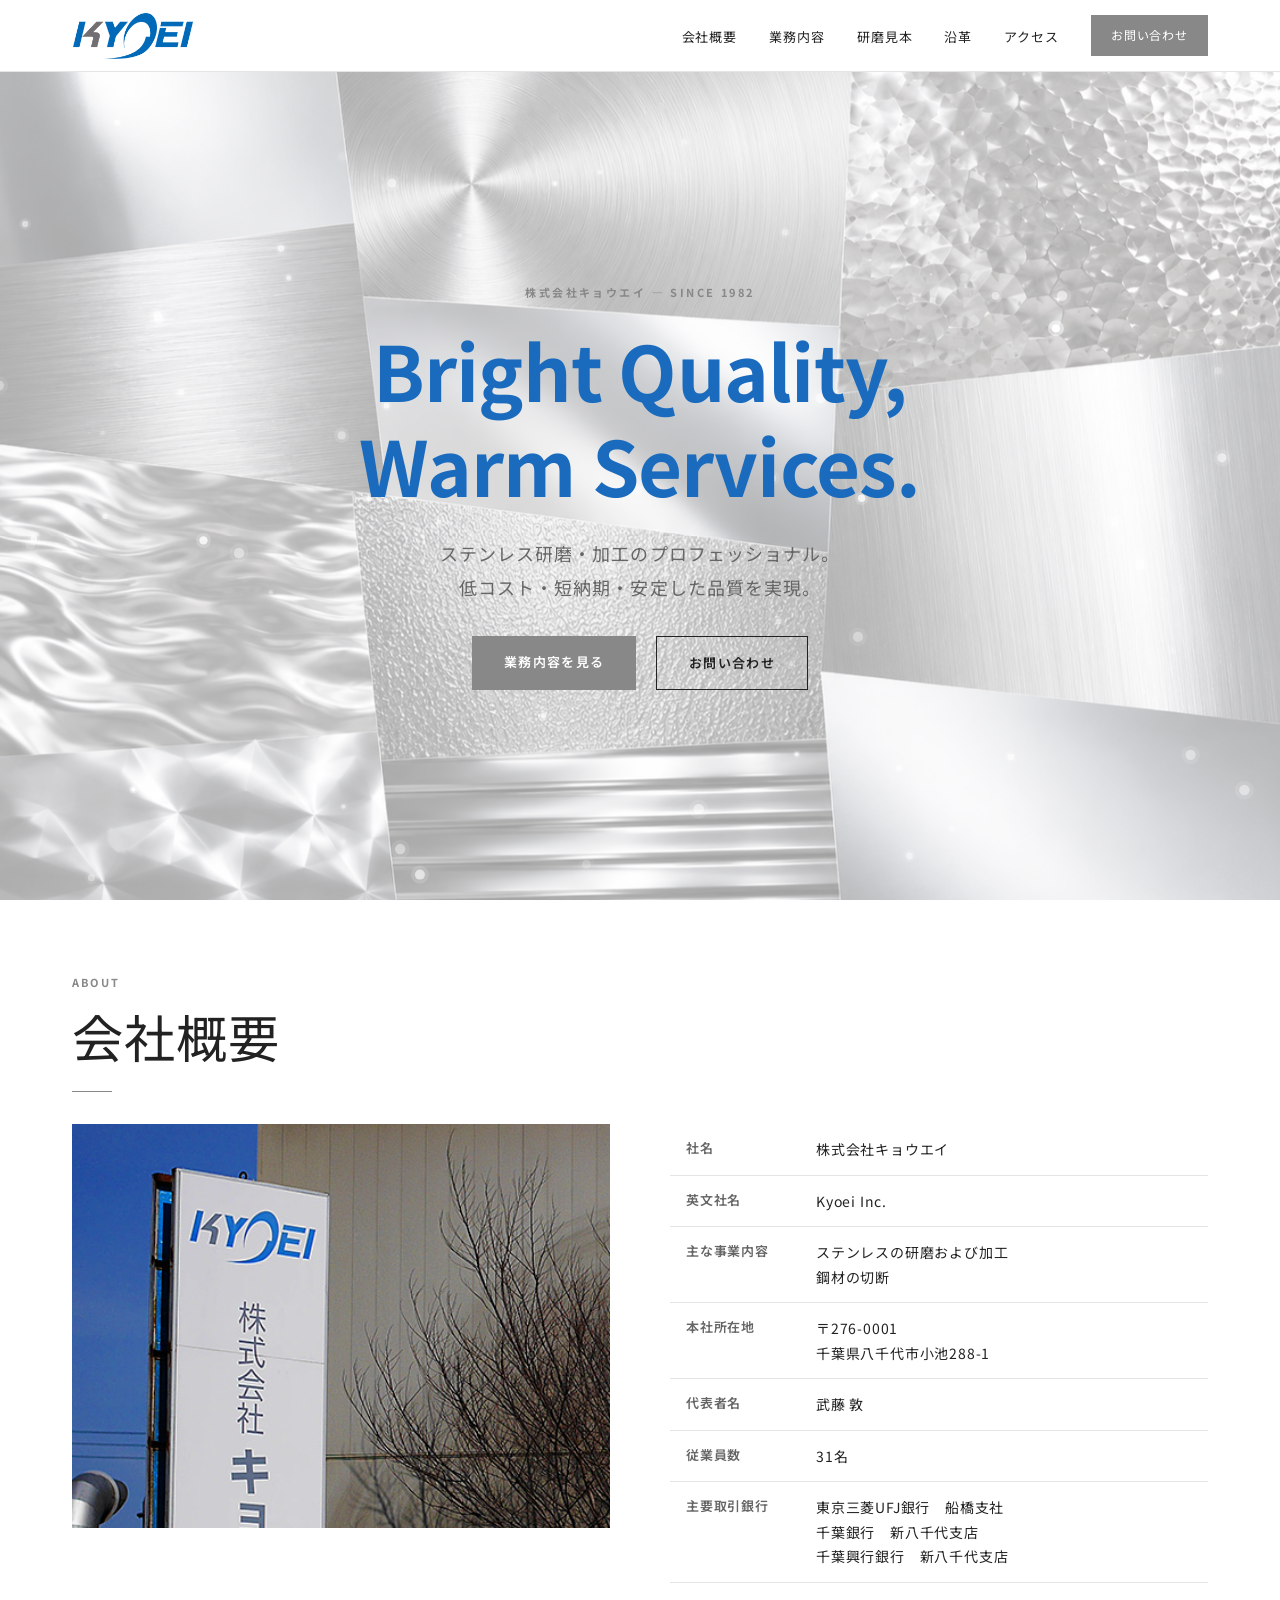
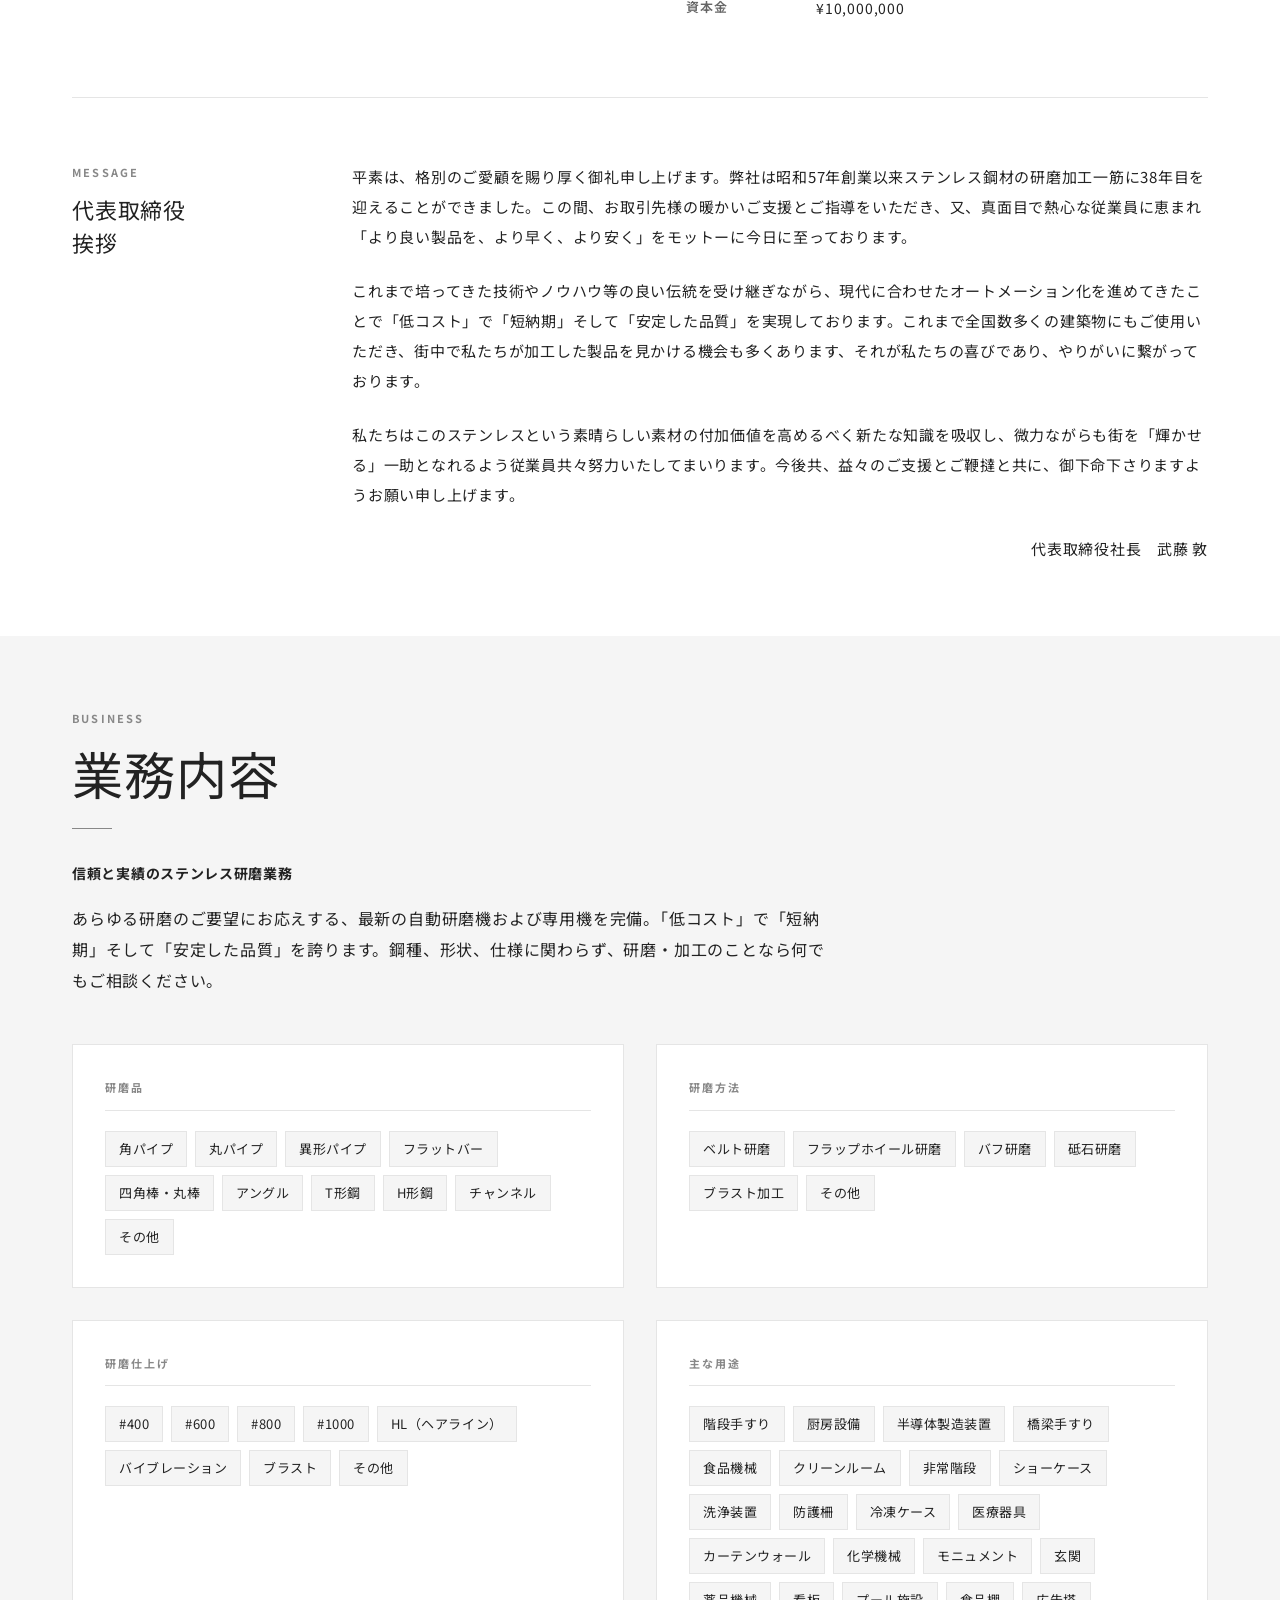
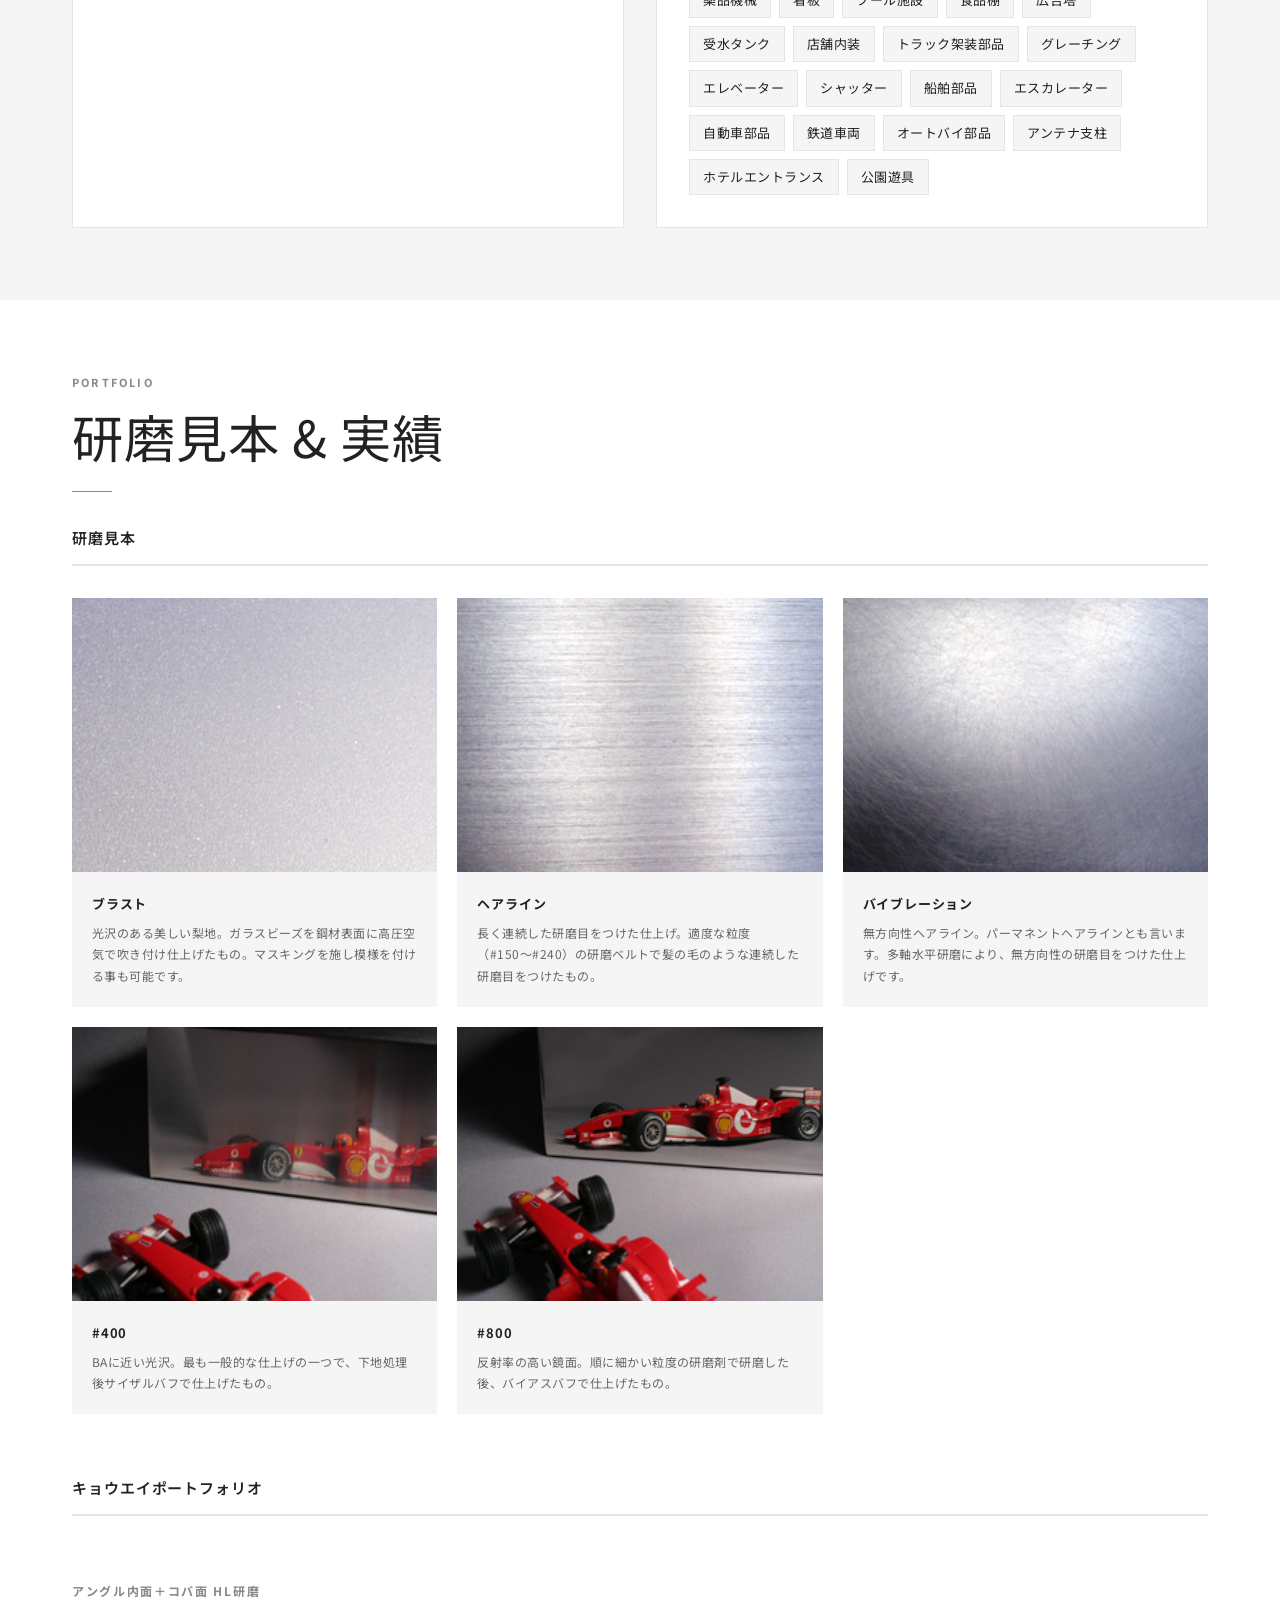
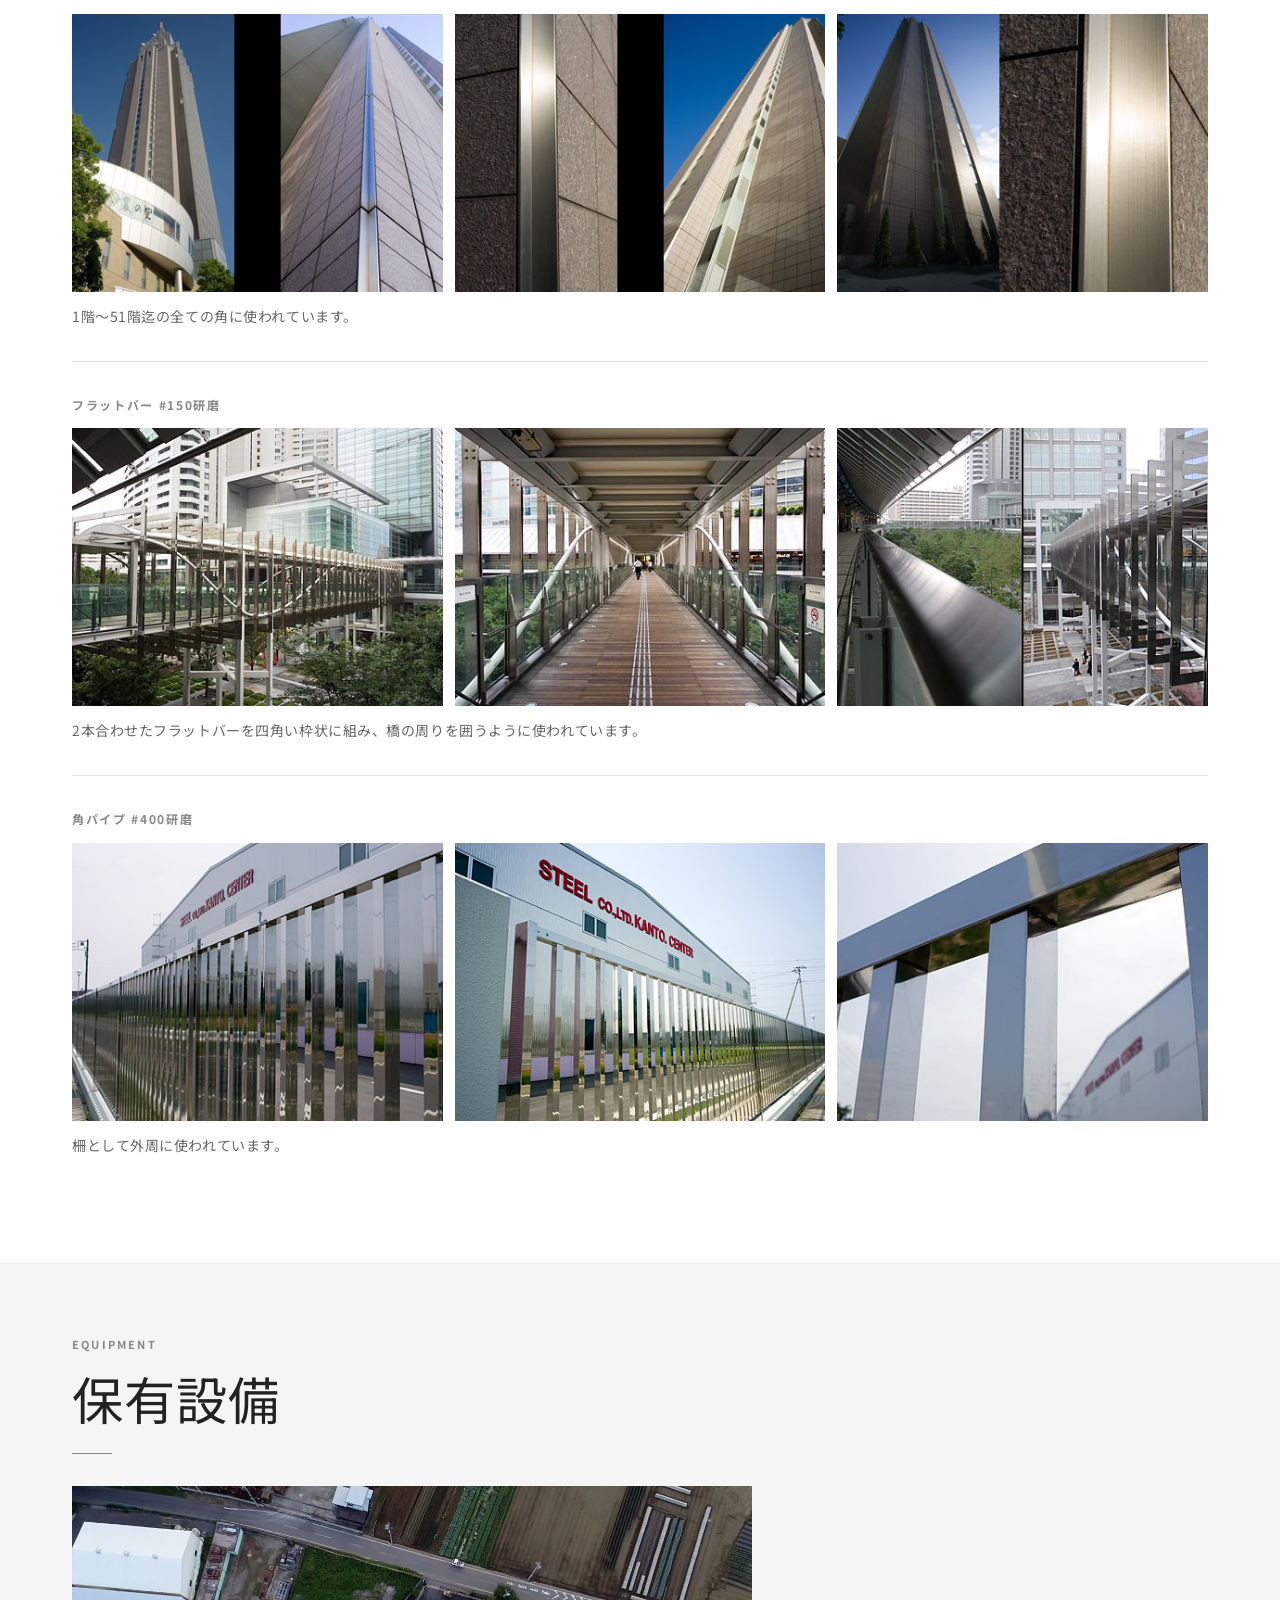
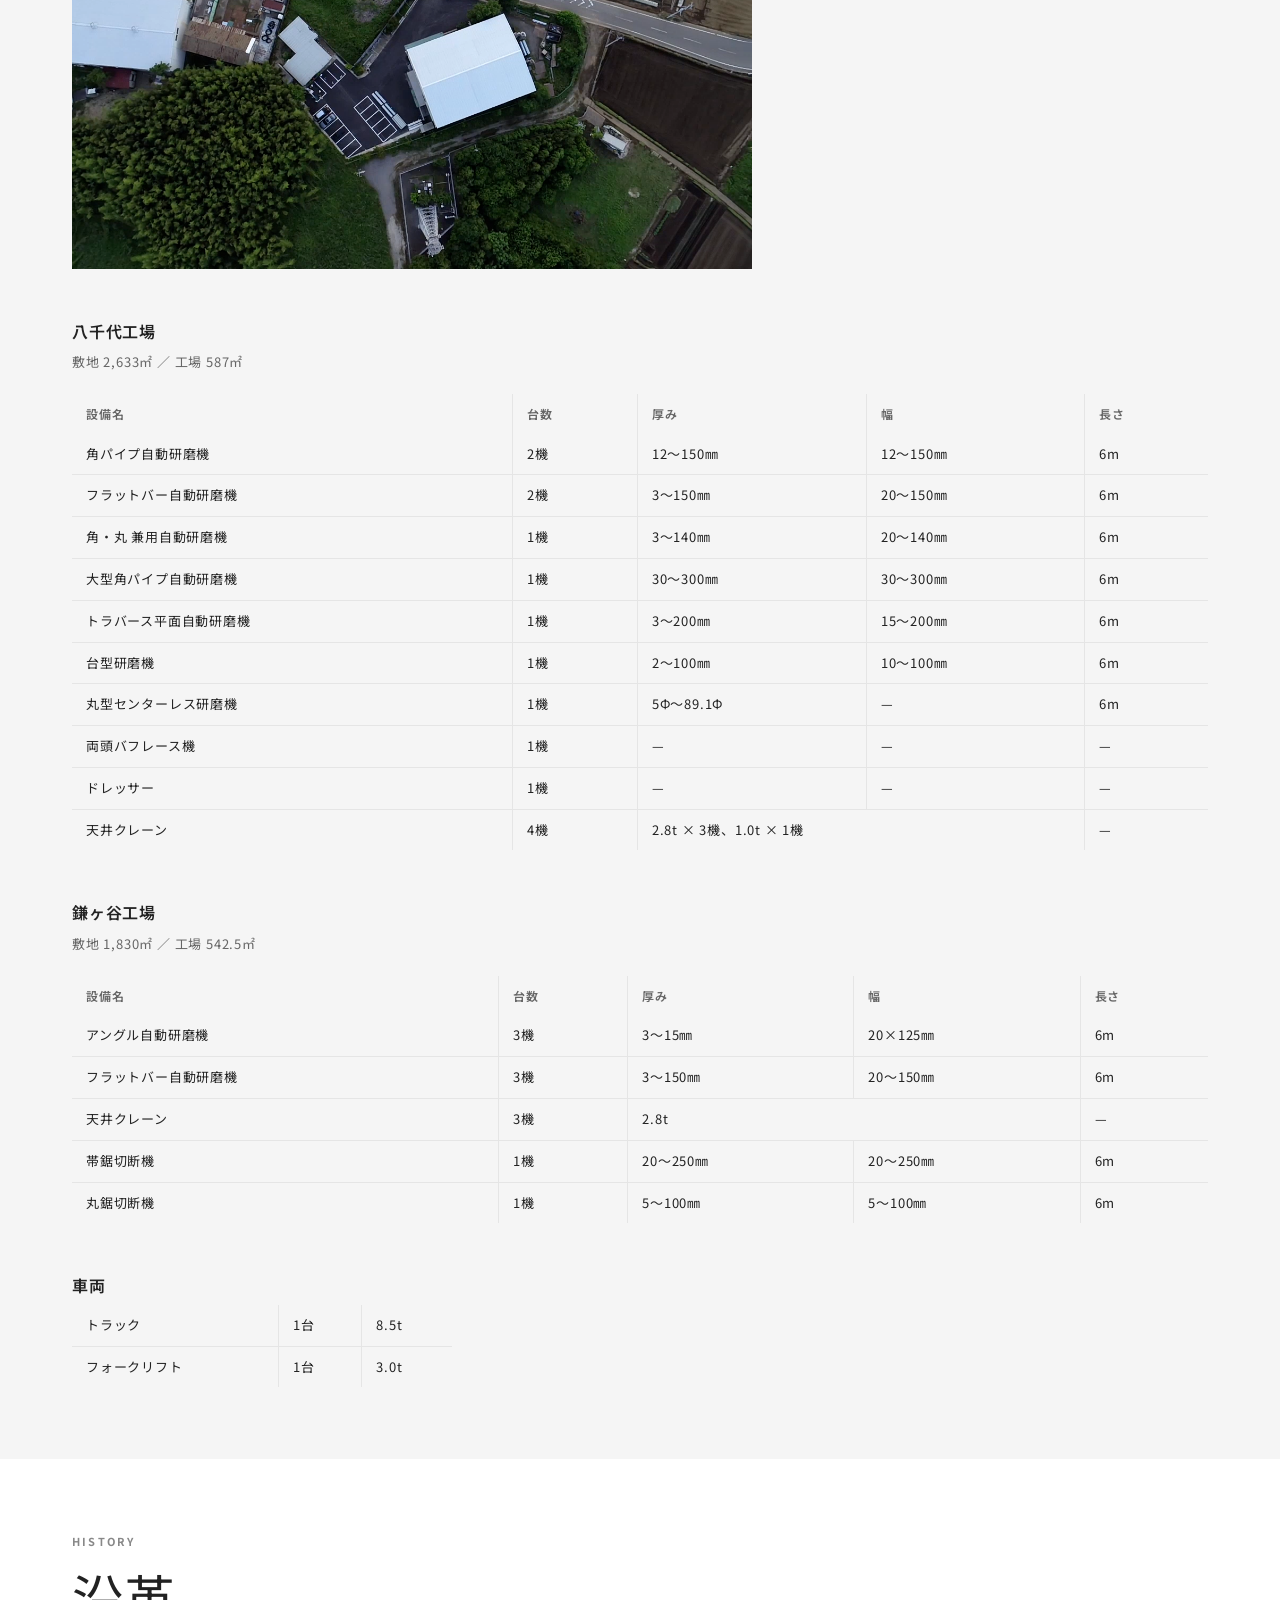
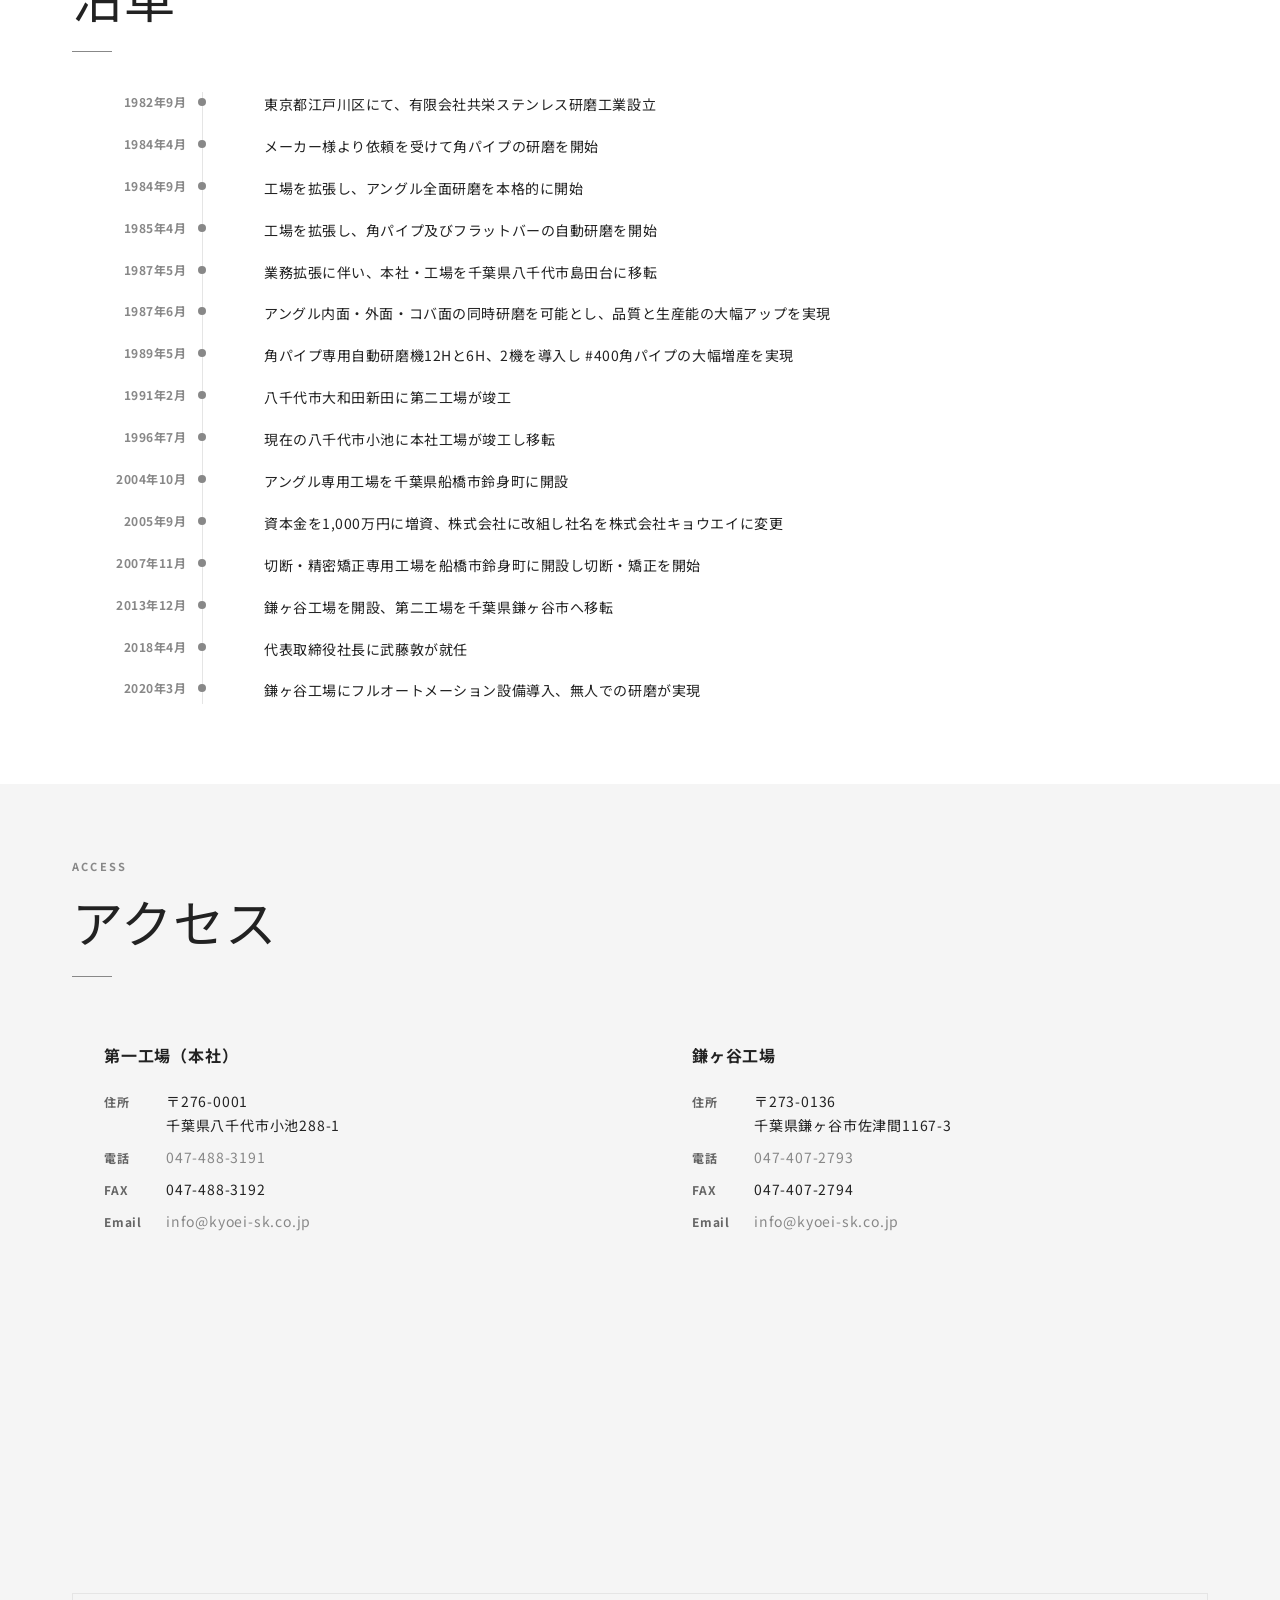
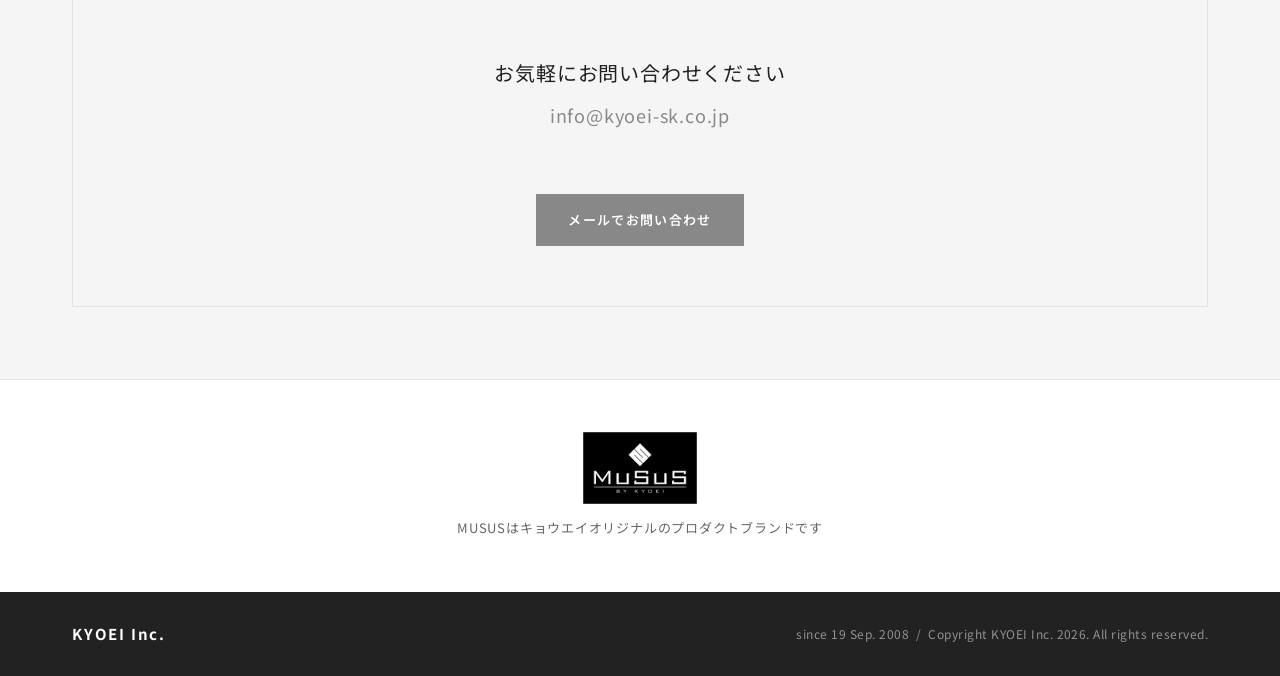
==== commit 545848aa: "Make particles flash 1-3 times randomly per trigger Co-Authored-By: Claude Sonnet 4.6 <noreply@anthr" ====
--- a/docs/index.html
+++ b/docs/index.html
@@ -1398,8 +1398,10 @@
         this.base     = Math.random() * 0.45 + 0.25;
         this.phase    = Math.random() * Math.PI * 2;
         this.freq     = 0.007 + Math.random() * 0.013;
-        this.flashT   = 0;
-        this.flashDur = 1;
+        this.flashT     = 0;
+        this.flashDur   = 1;
+        this.flashLeft  = 0;
+        this.flashPhase = 0; // 0=idle 1=on 2=gap
       }
 
       Particle.prototype.tick = function (t) {
@@ -1410,10 +1412,26 @@
         if (this.y < -12) this.y = H + 12;
         else if (this.y > H + 12) this.y = -12;
         this.a = this.base + Math.sin(t * this.freq + this.phase) * 0.14;
-        if (this.flashT > 0) {
-          this.flashT--;
+        if (this.flashPhase === 1) {
+          if (--this.flashT <= 0) {
+            if (this.flashLeft > 0) {
+              this.flashPhase = 2;
+              this.flashT = 5;
+            } else {
+              this.flashPhase = 0;
+            }
+          }
+        } else if (this.flashPhase === 2) {
+          if (--this.flashT <= 0) {
+            this.flashLeft--;
+            this.flashPhase = 1;
+            this.flashDur = this.flashT = 5 + Math.floor(Math.random() * 6);
+          }
         } else if (Math.random() < 0.0008) {
-          this.flashDur = this.flashT = 6 + Math.floor(Math.random() * 8);
+          var n = 1 + Math.floor(Math.random() * 3);
+          this.flashLeft  = n - 1;
+          this.flashPhase = 1;
+          this.flashDur = this.flashT = 5 + Math.floor(Math.random() * 6);
         }
       };
 
@@ -1431,7 +1449,7 @@
           var p = particles[i];
           p.tick(t);
 
-          var fi    = p.flashT > 0 ? p.flashT / p.flashDur : 0;
+          var fi    = p.flashPhase === 1 ? p.flashT / p.flashDur : 0;
           var alpha = Math.min(1, p.a + fi * 0.7);
           var halo  = Math.min(1, p.a * 0.25 + fi * 0.5);
 
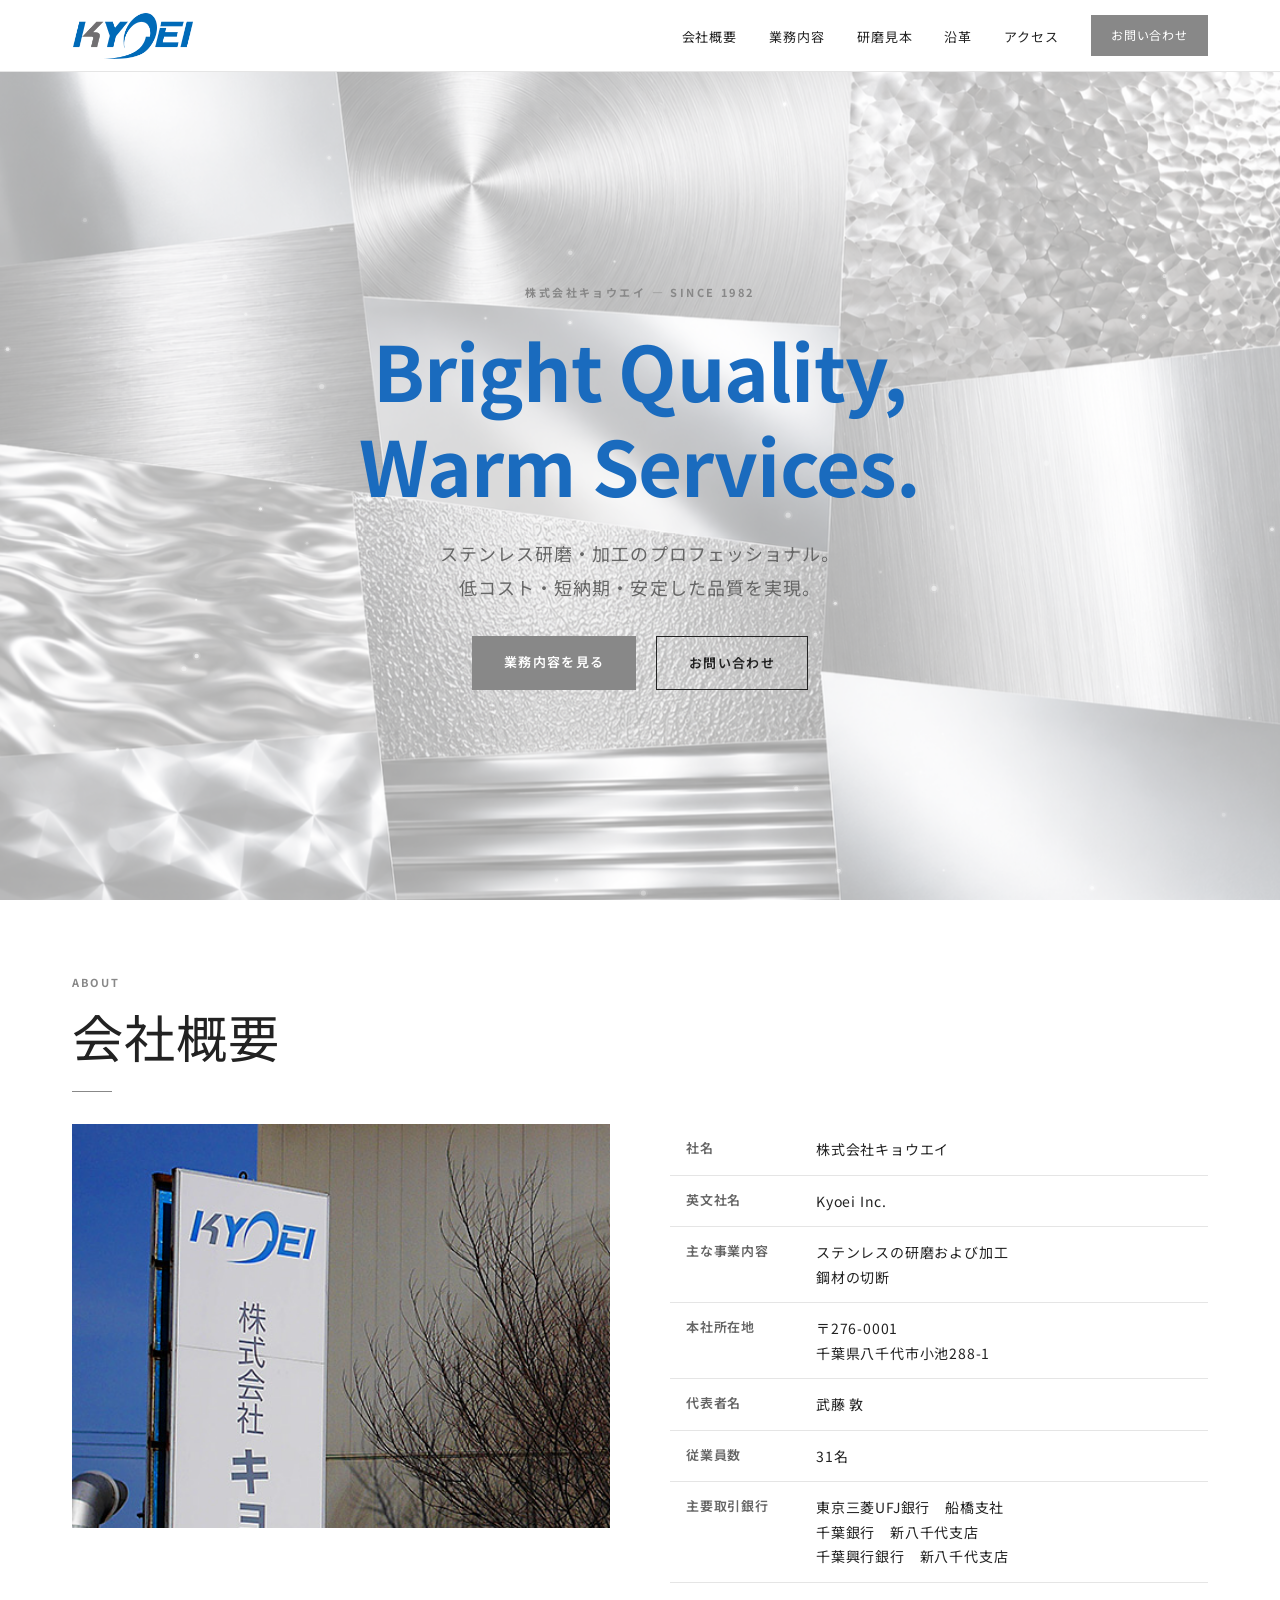
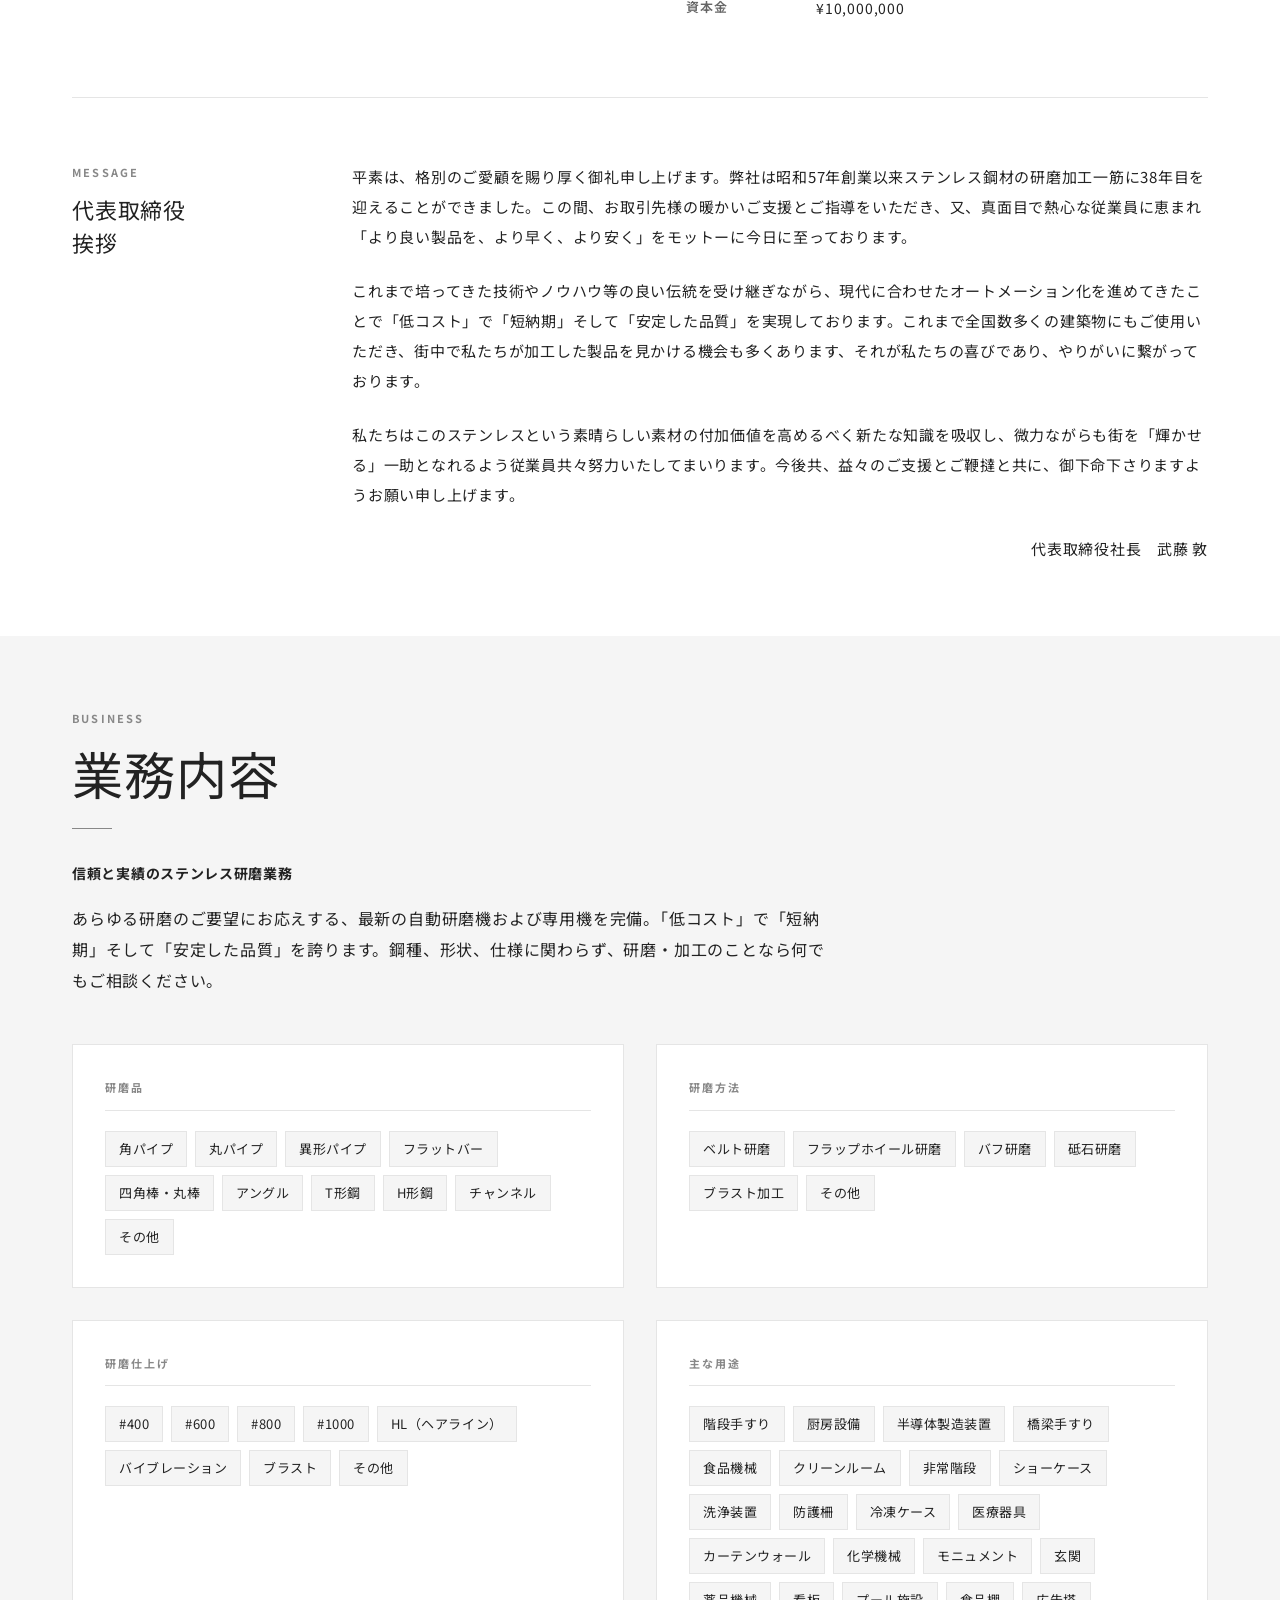
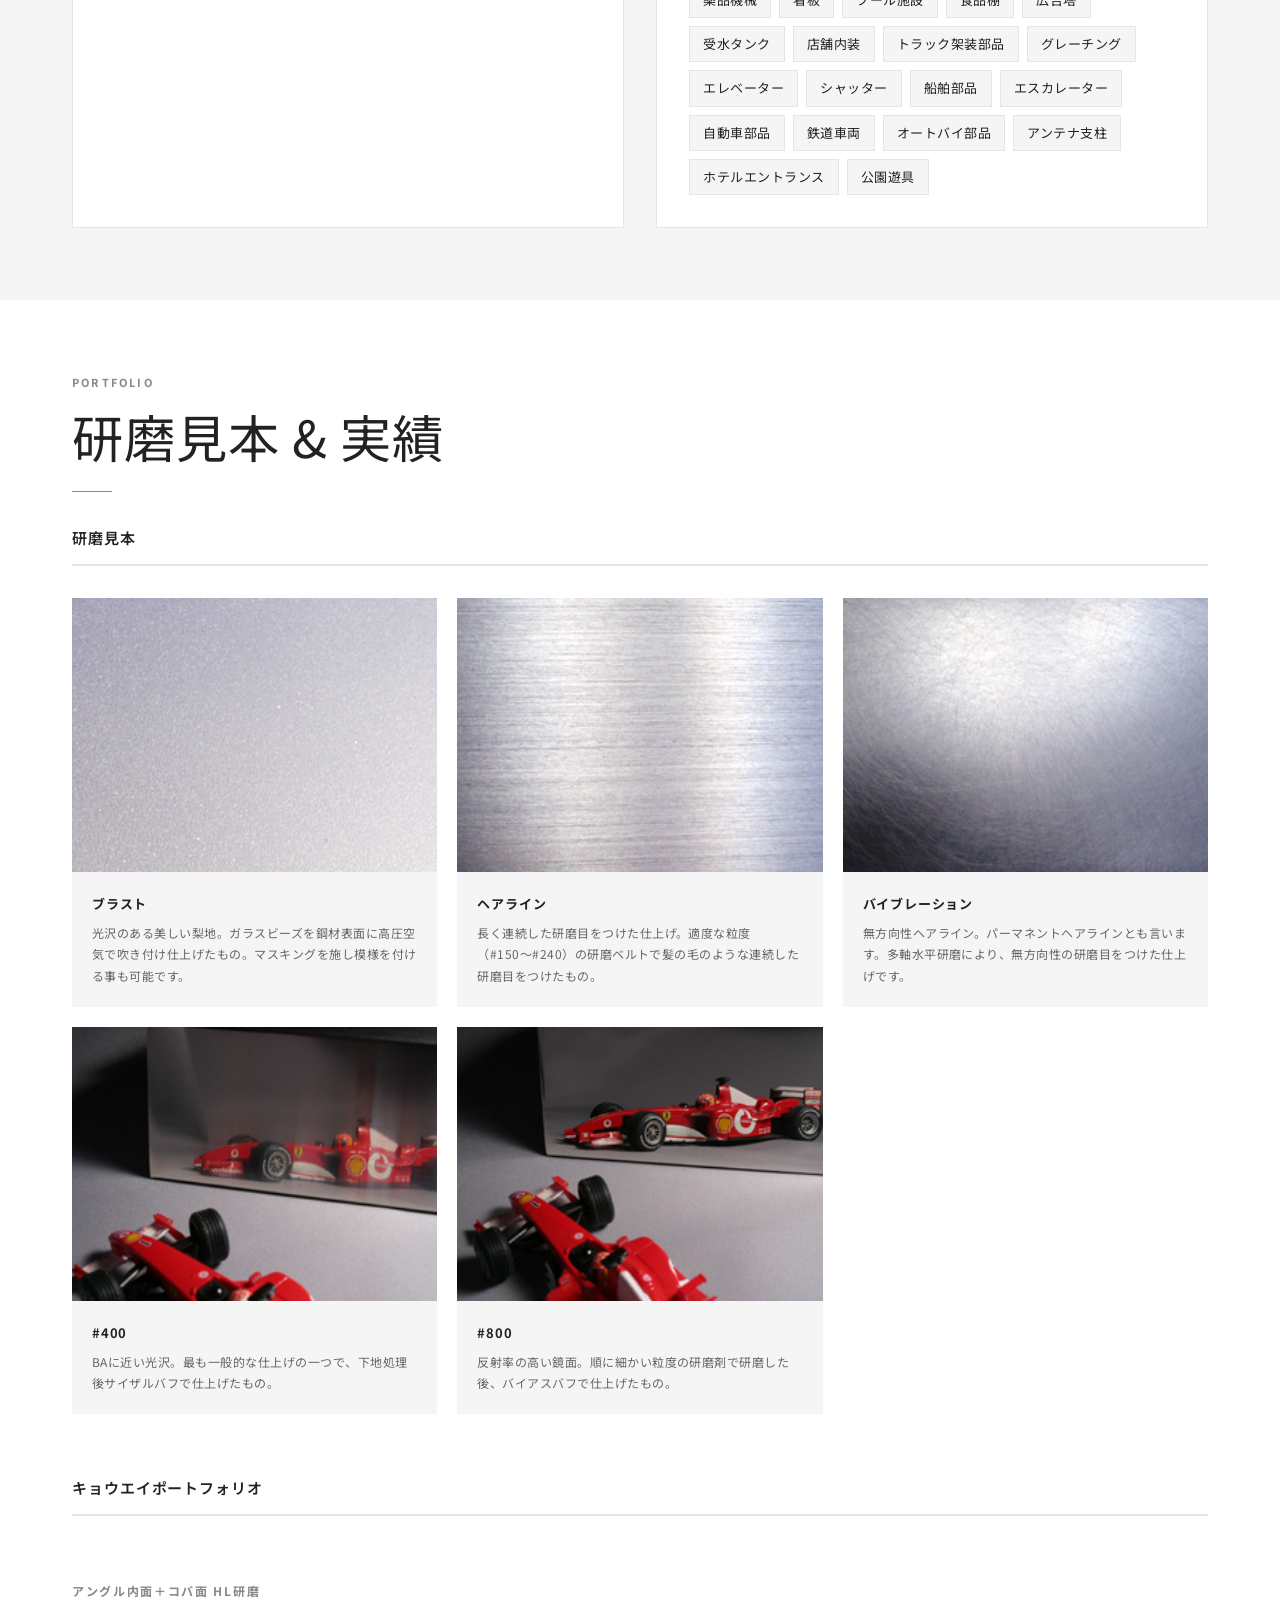
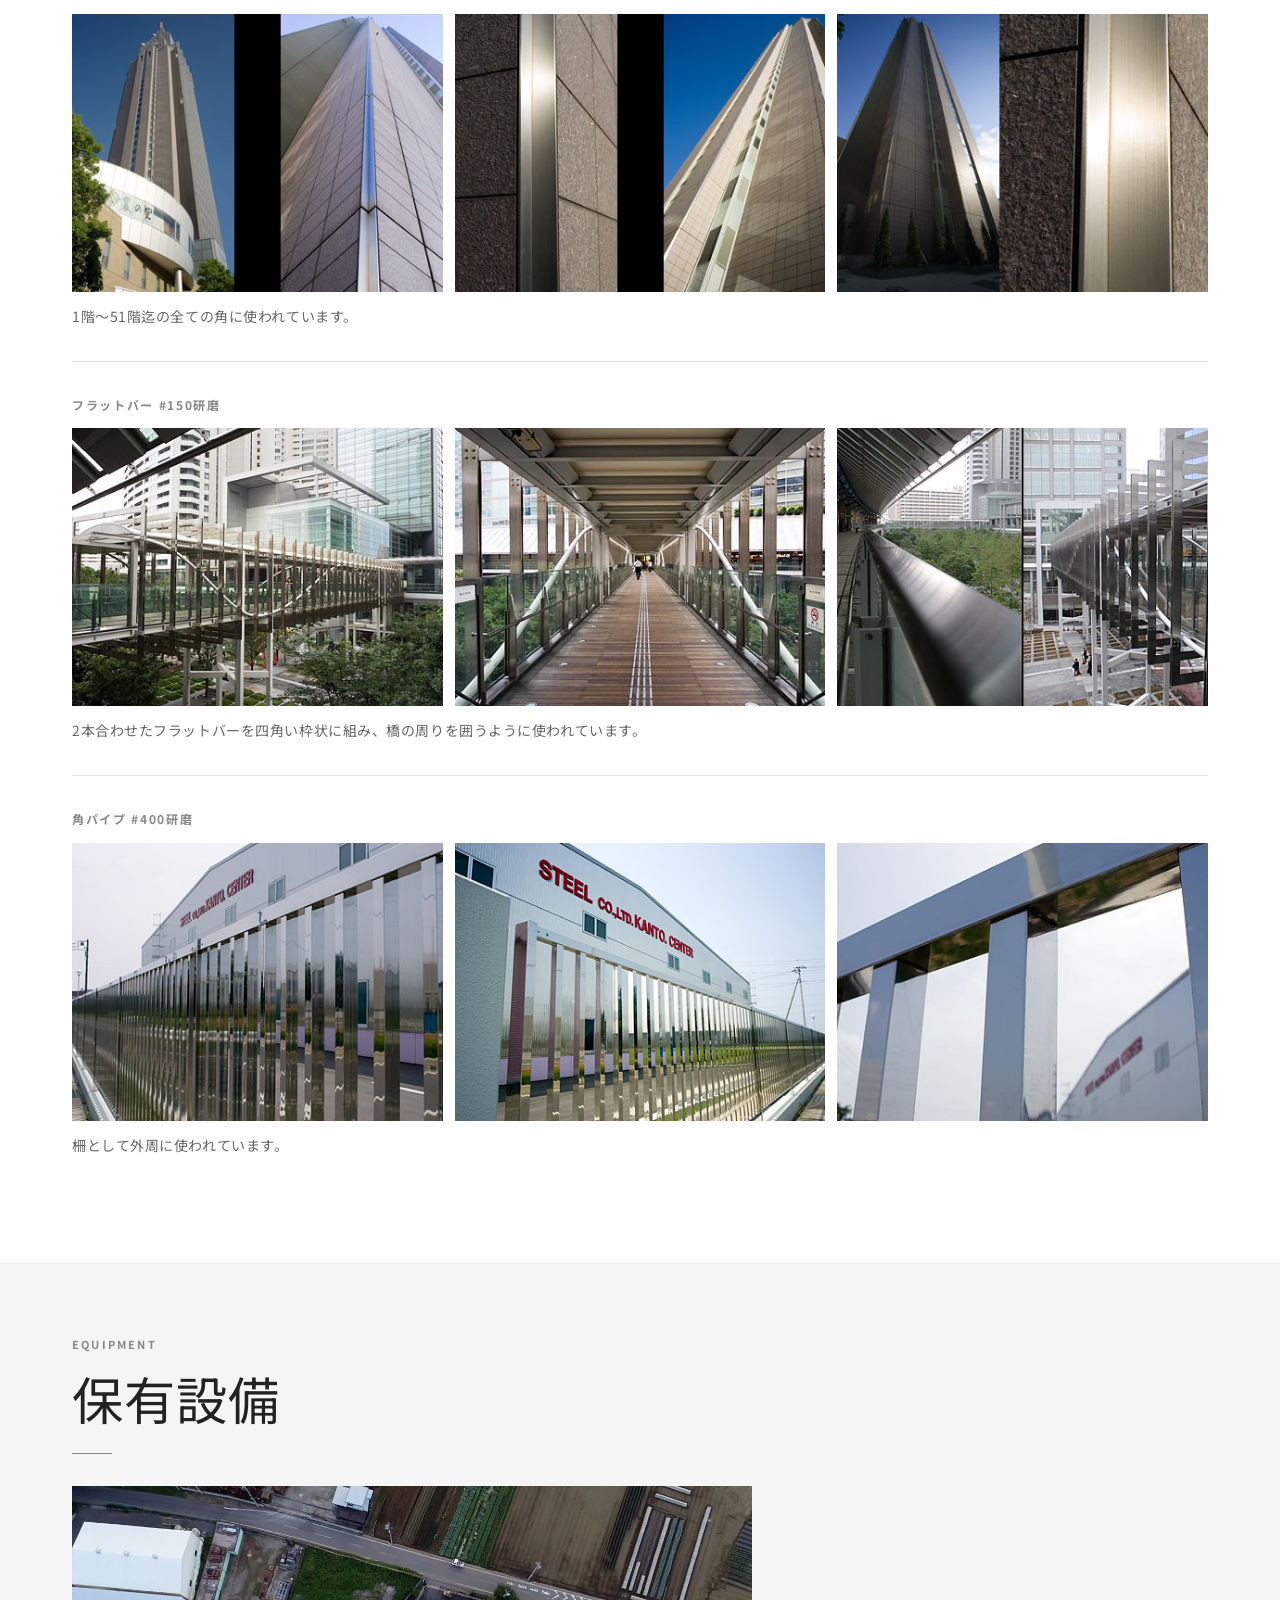
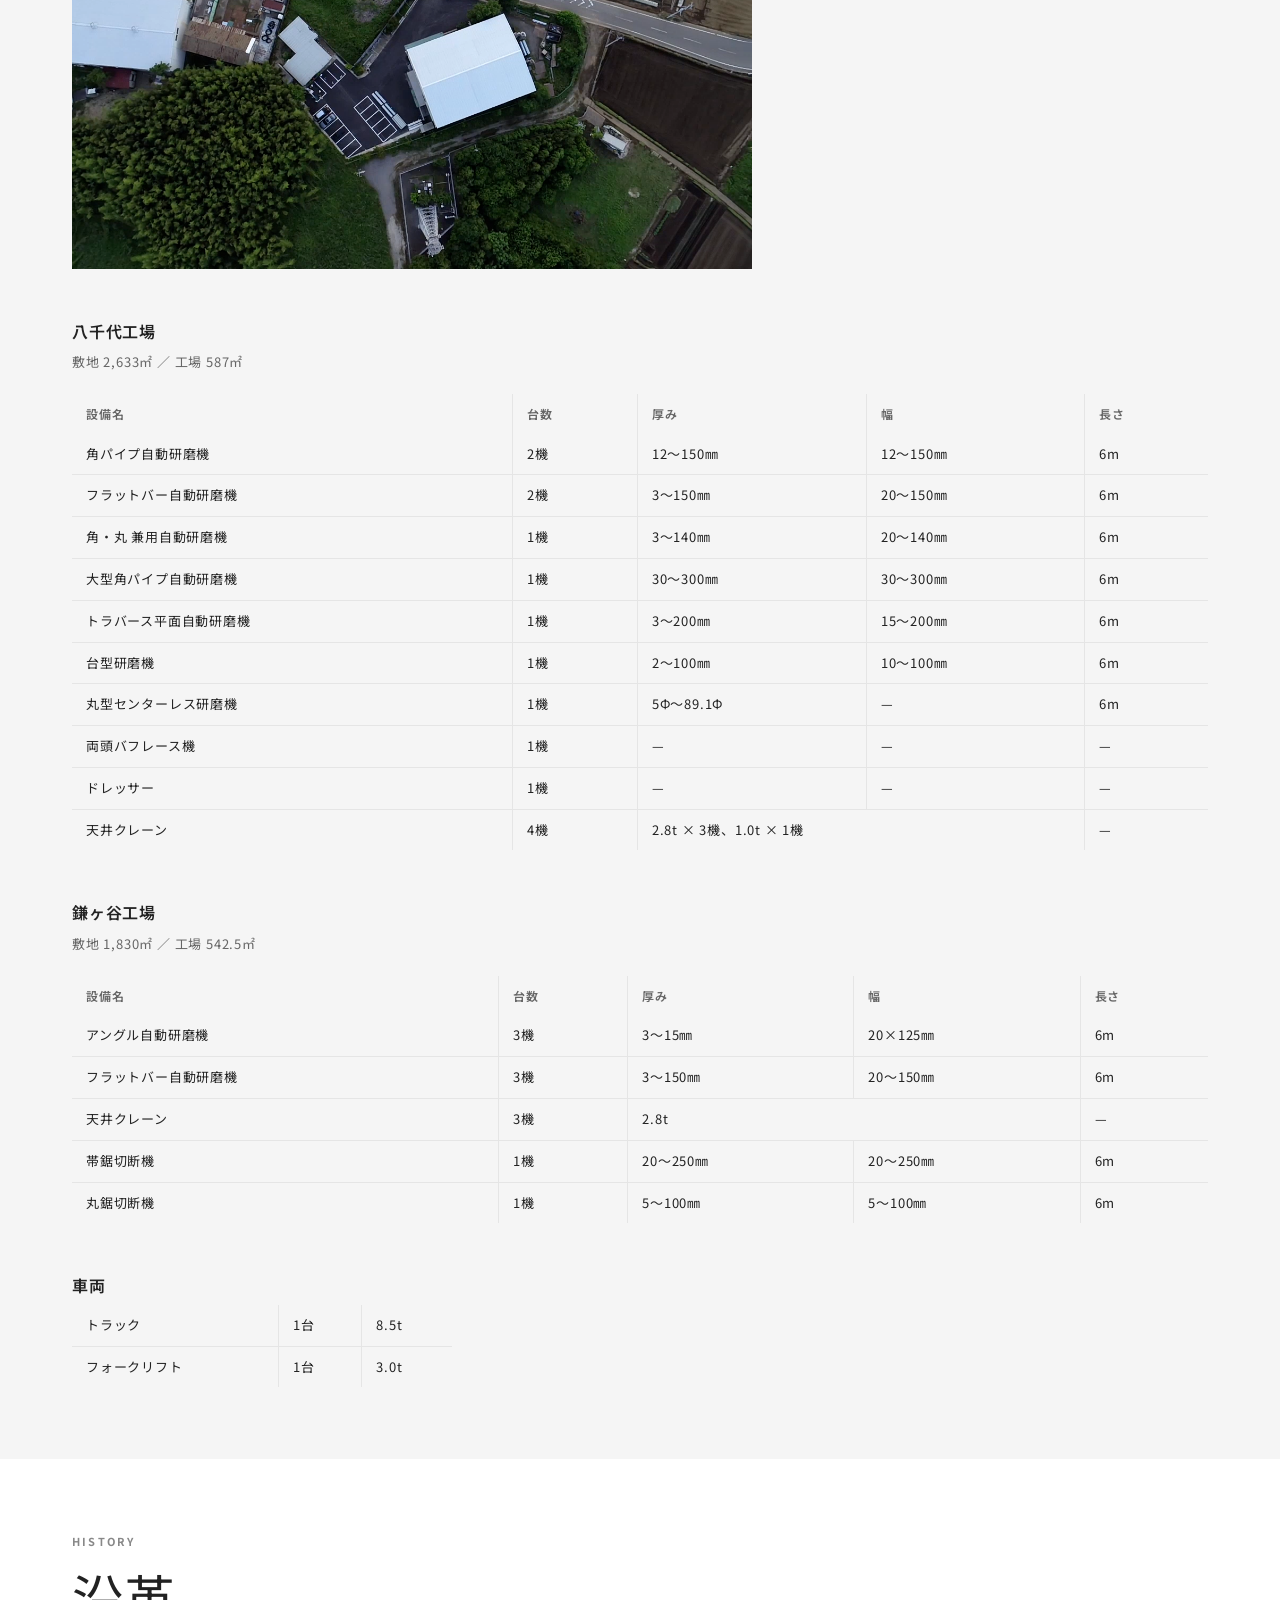
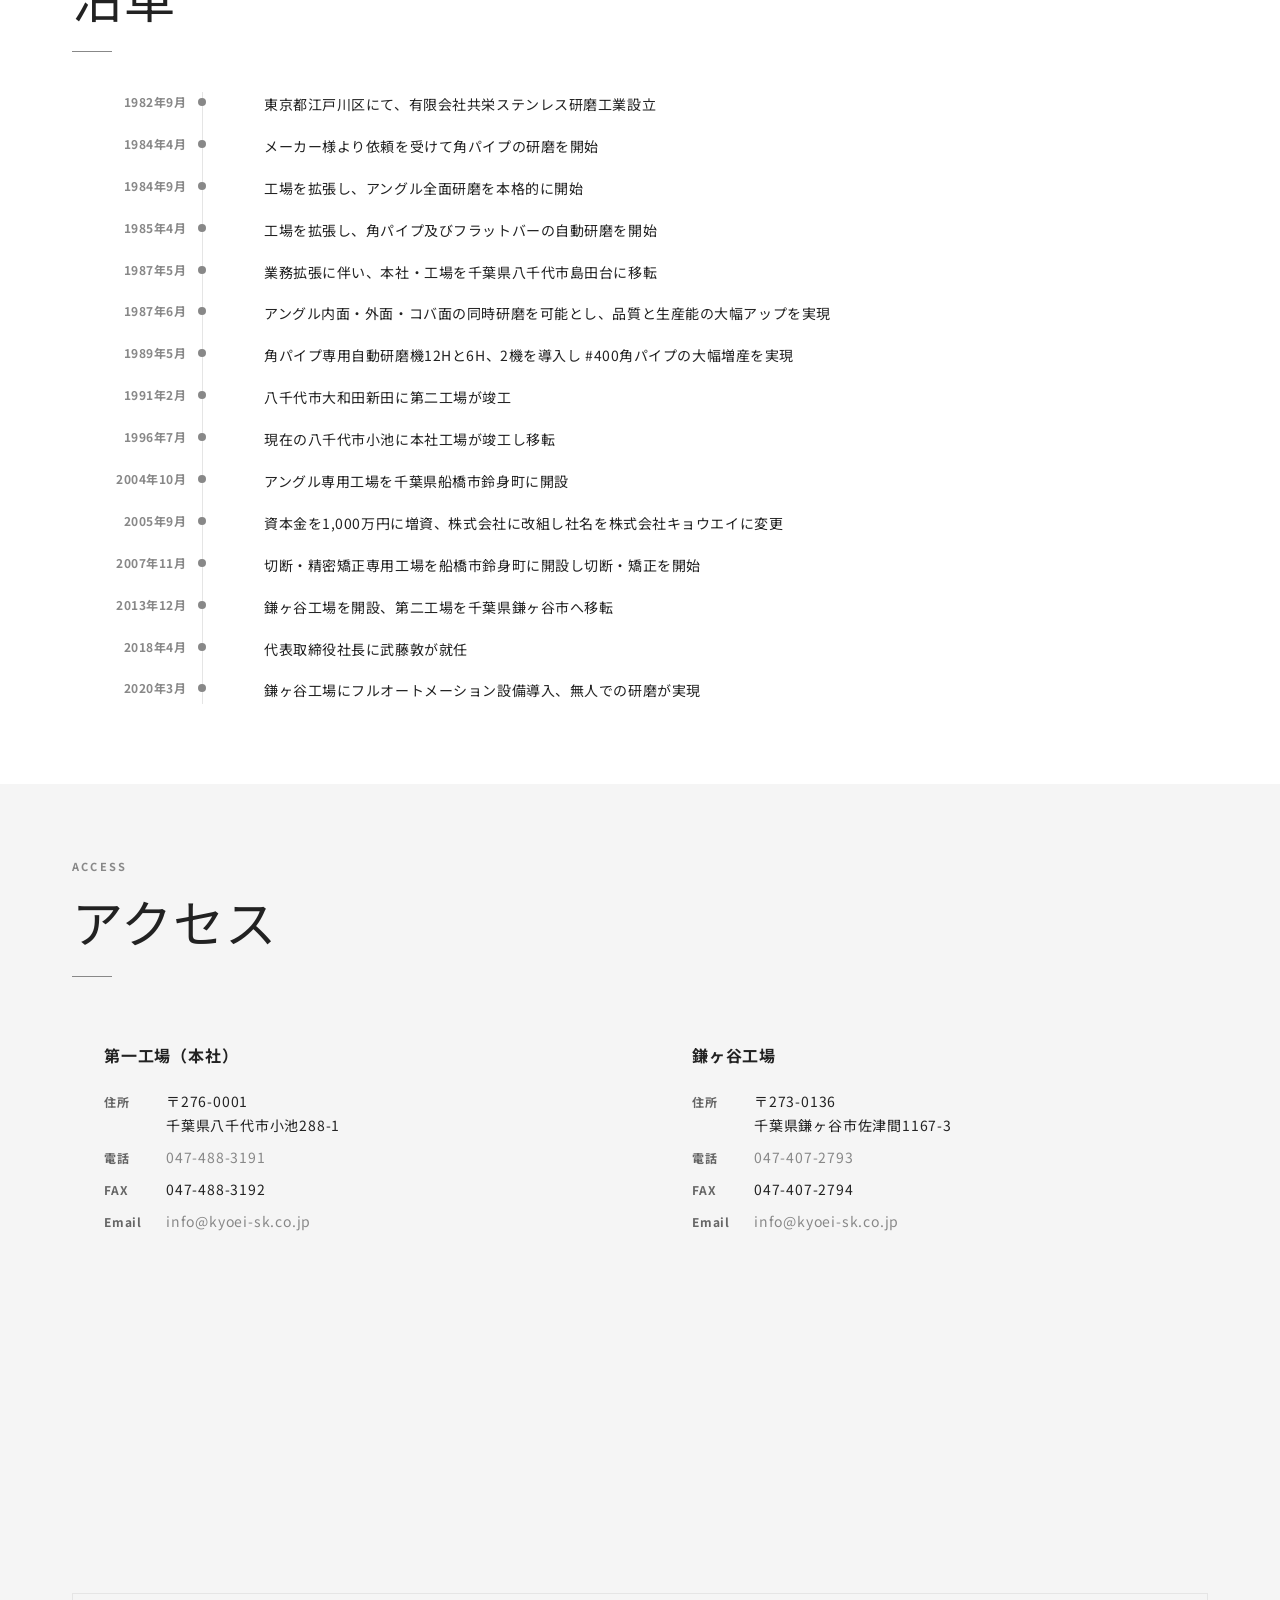
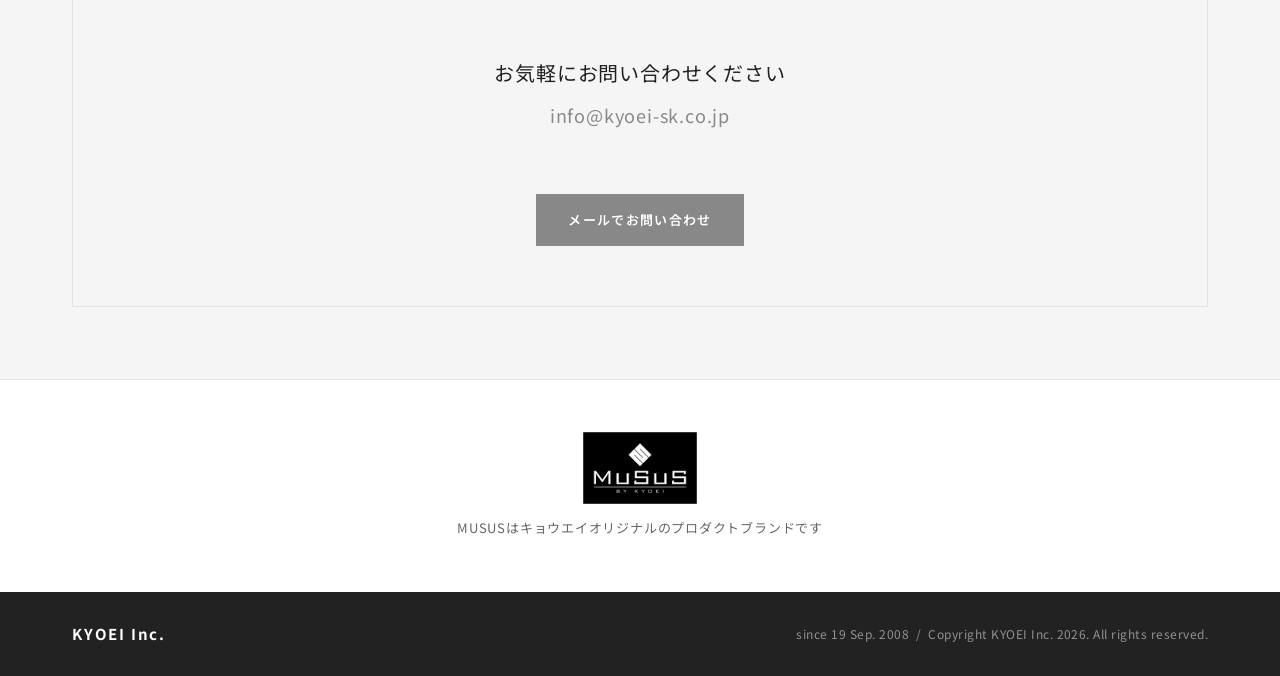
==== commit 2b7874aa: "Speed up flash blink and reduce particle size Co-Authored-By: Claude Sonnet 4.6 <noreply@anthropic.c" ====
--- a/docs/index.html
+++ b/docs/index.html
@@ -1394,7 +1394,7 @@
         this.y        = Math.random() * H;
         this.vx       = (Math.random() - 0.5) * 0.72;
         this.vy       = (Math.random() - 0.5) * 0.72;
-        this.r        = Math.random() * 3.5 + 1.8;
+        this.r        = Math.random() * 1.8 + 0.8;
         this.base     = Math.random() * 0.45 + 0.25;
         this.phase    = Math.random() * Math.PI * 2;
         this.freq     = 0.007 + Math.random() * 0.013;
@@ -1416,7 +1416,7 @@
           if (--this.flashT <= 0) {
             if (this.flashLeft > 0) {
               this.flashPhase = 2;
-              this.flashT = 5;
+              this.flashT = 3;
             } else {
               this.flashPhase = 0;
             }
@@ -1425,13 +1425,13 @@
           if (--this.flashT <= 0) {
             this.flashLeft--;
             this.flashPhase = 1;
-            this.flashDur = this.flashT = 5 + Math.floor(Math.random() * 6);
+            this.flashDur = this.flashT = 3 + Math.floor(Math.random() * 3);
           }
         } else if (Math.random() < 0.0008) {
           var n = 1 + Math.floor(Math.random() * 3);
           this.flashLeft  = n - 1;
           this.flashPhase = 1;
-          this.flashDur = this.flashT = 5 + Math.floor(Math.random() * 6);
+          this.flashDur = this.flashT = 3 + Math.floor(Math.random() * 3);
         }
       };
 
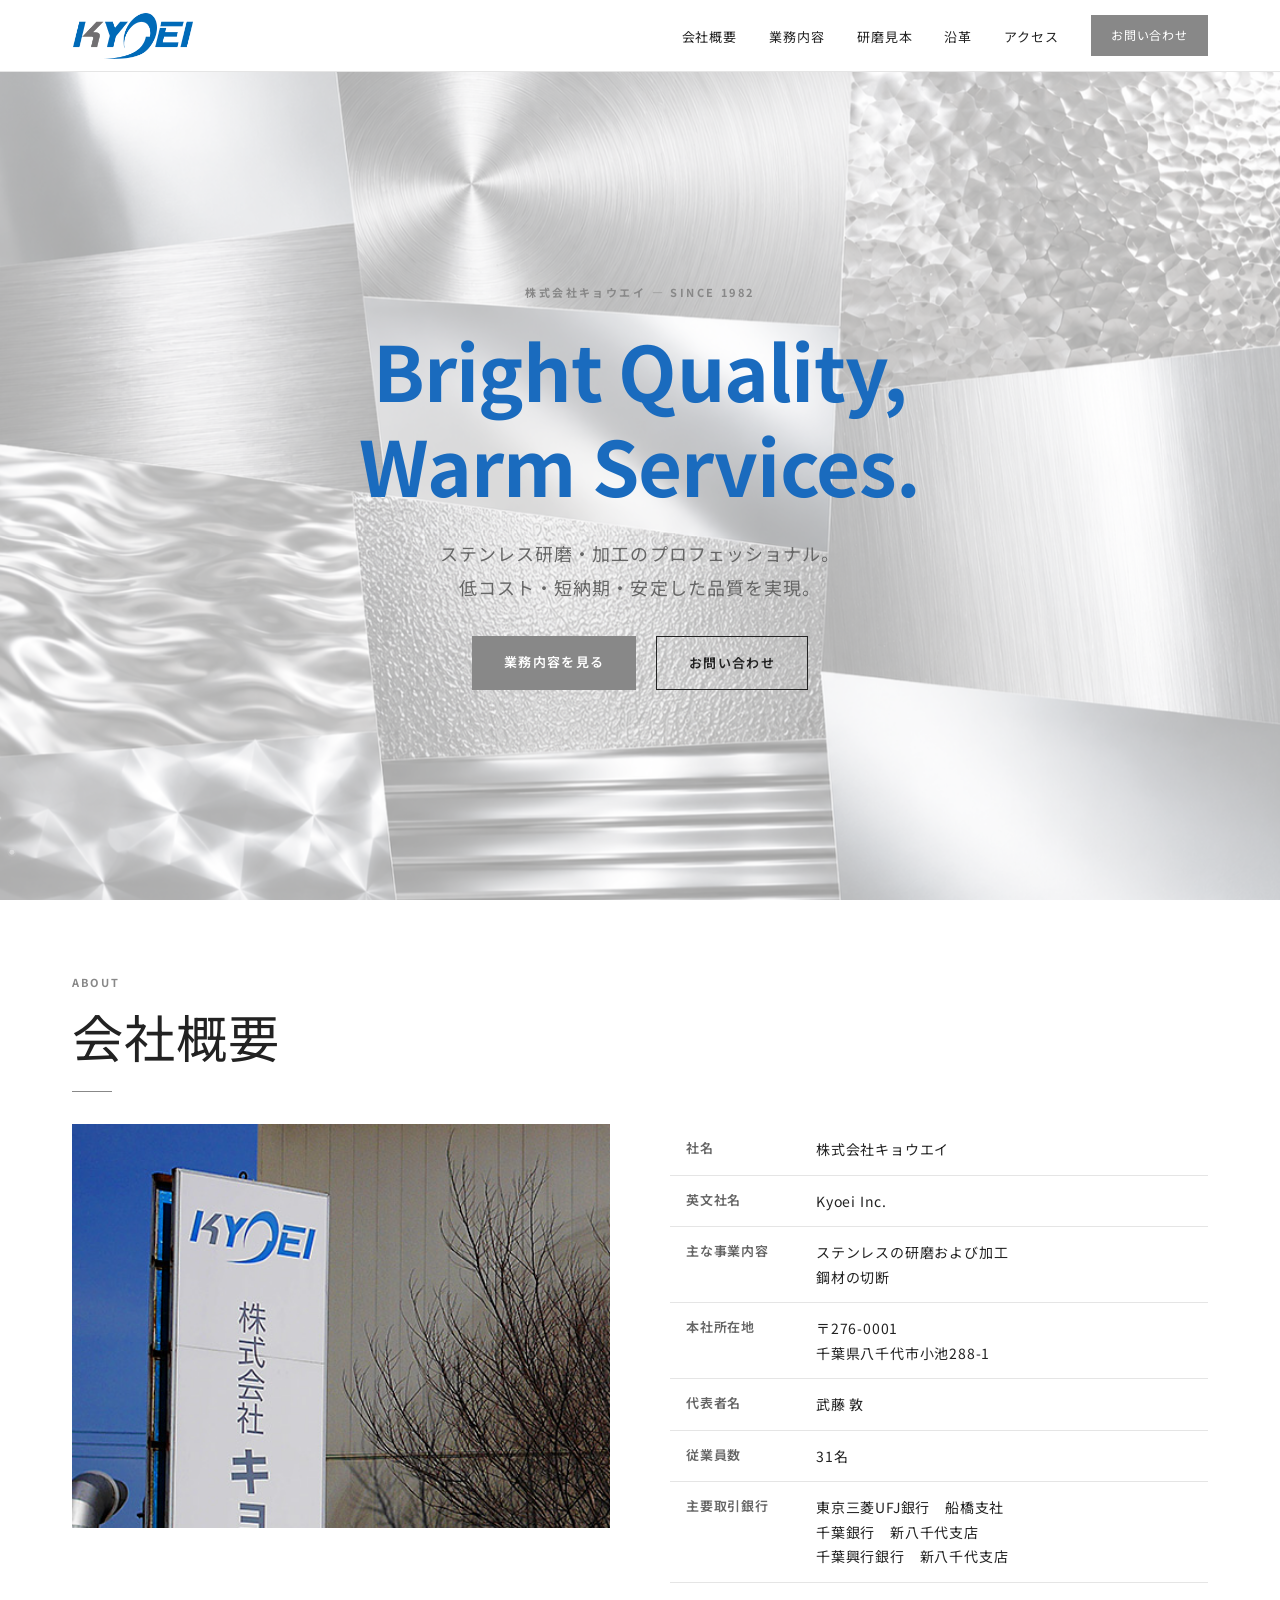
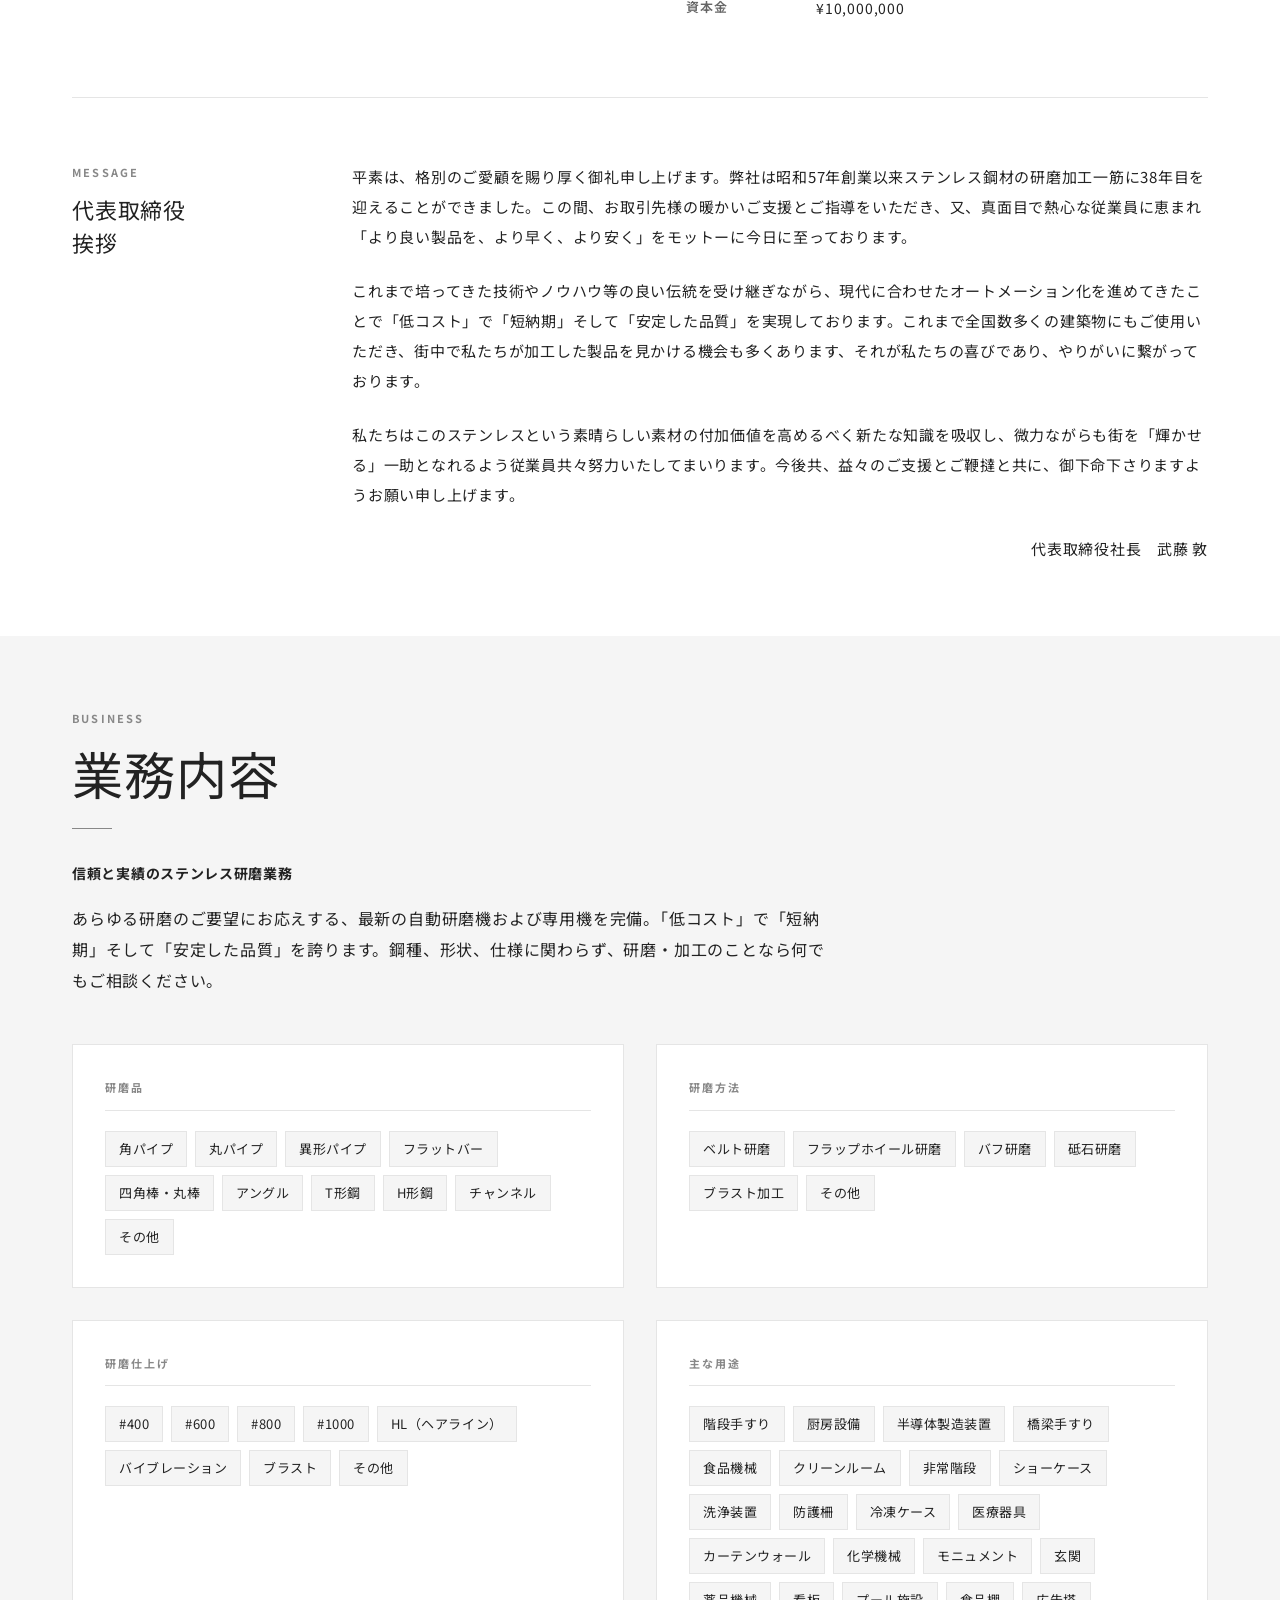
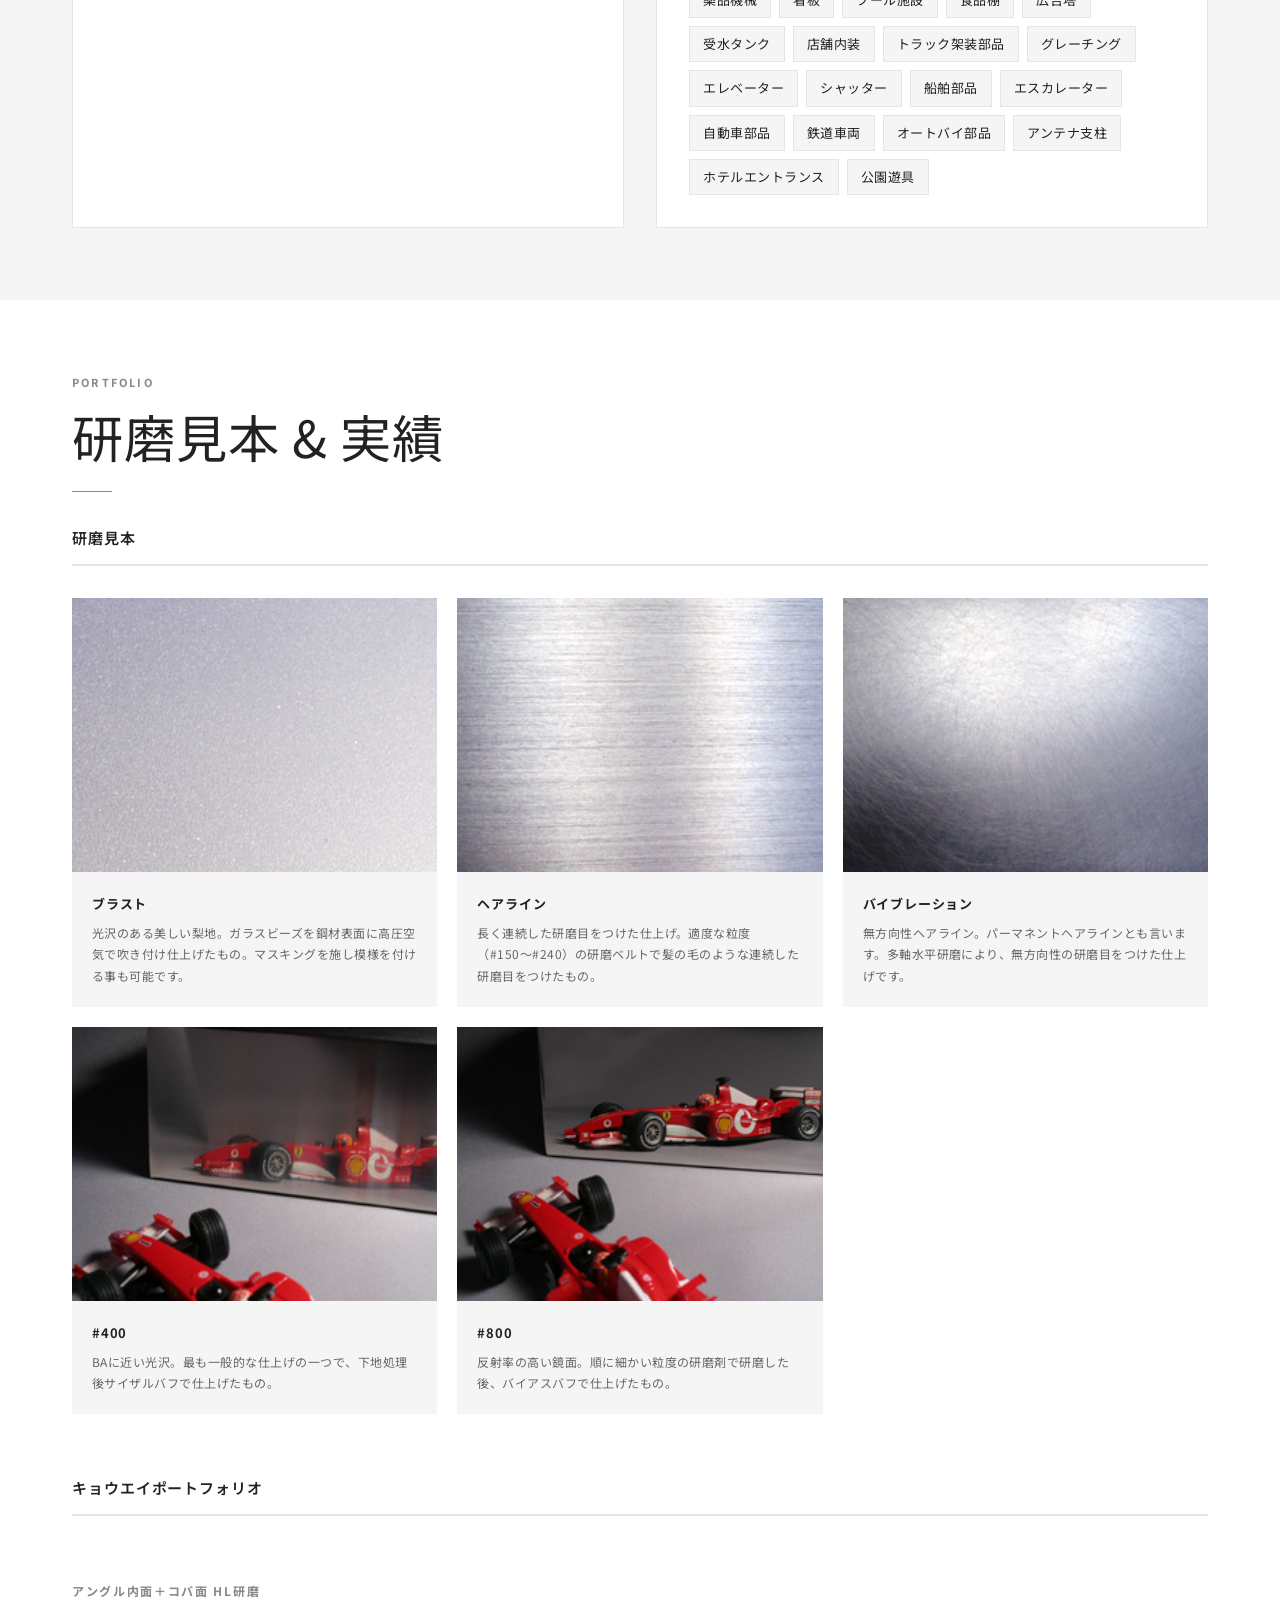
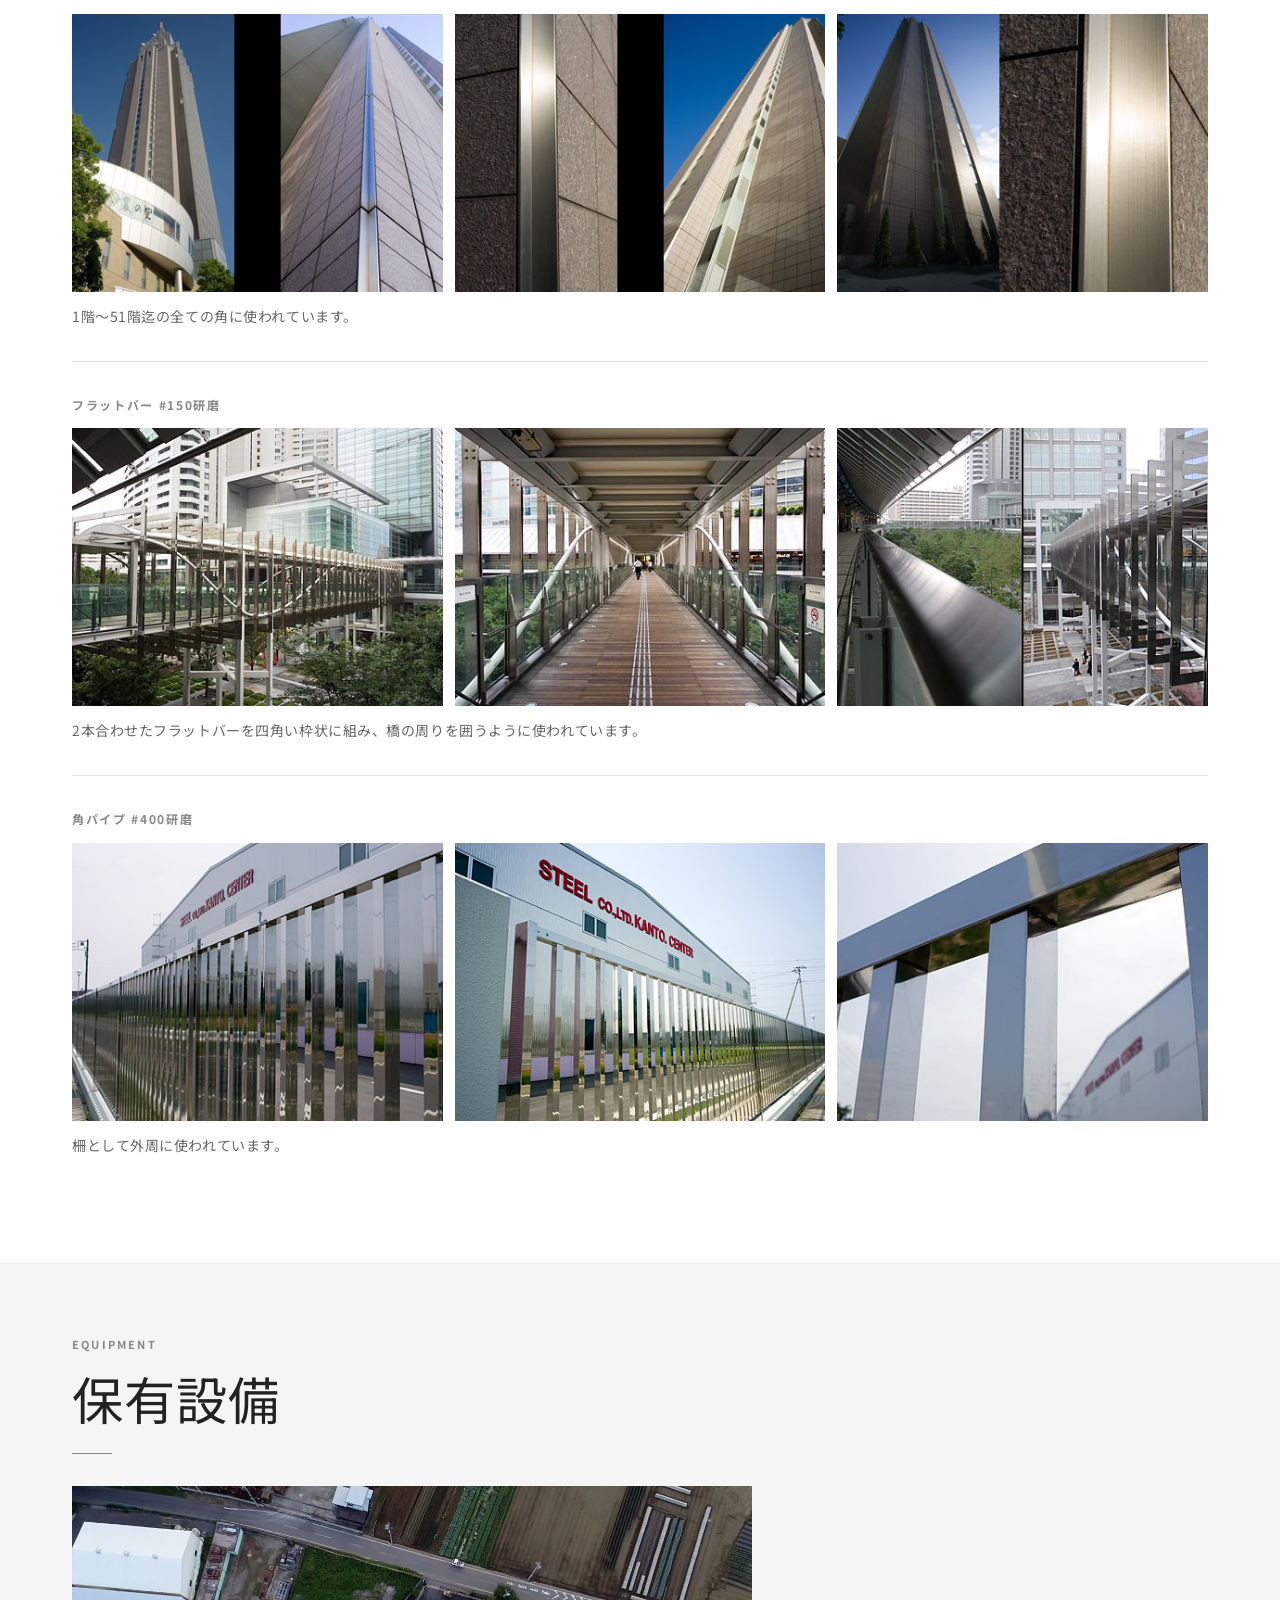
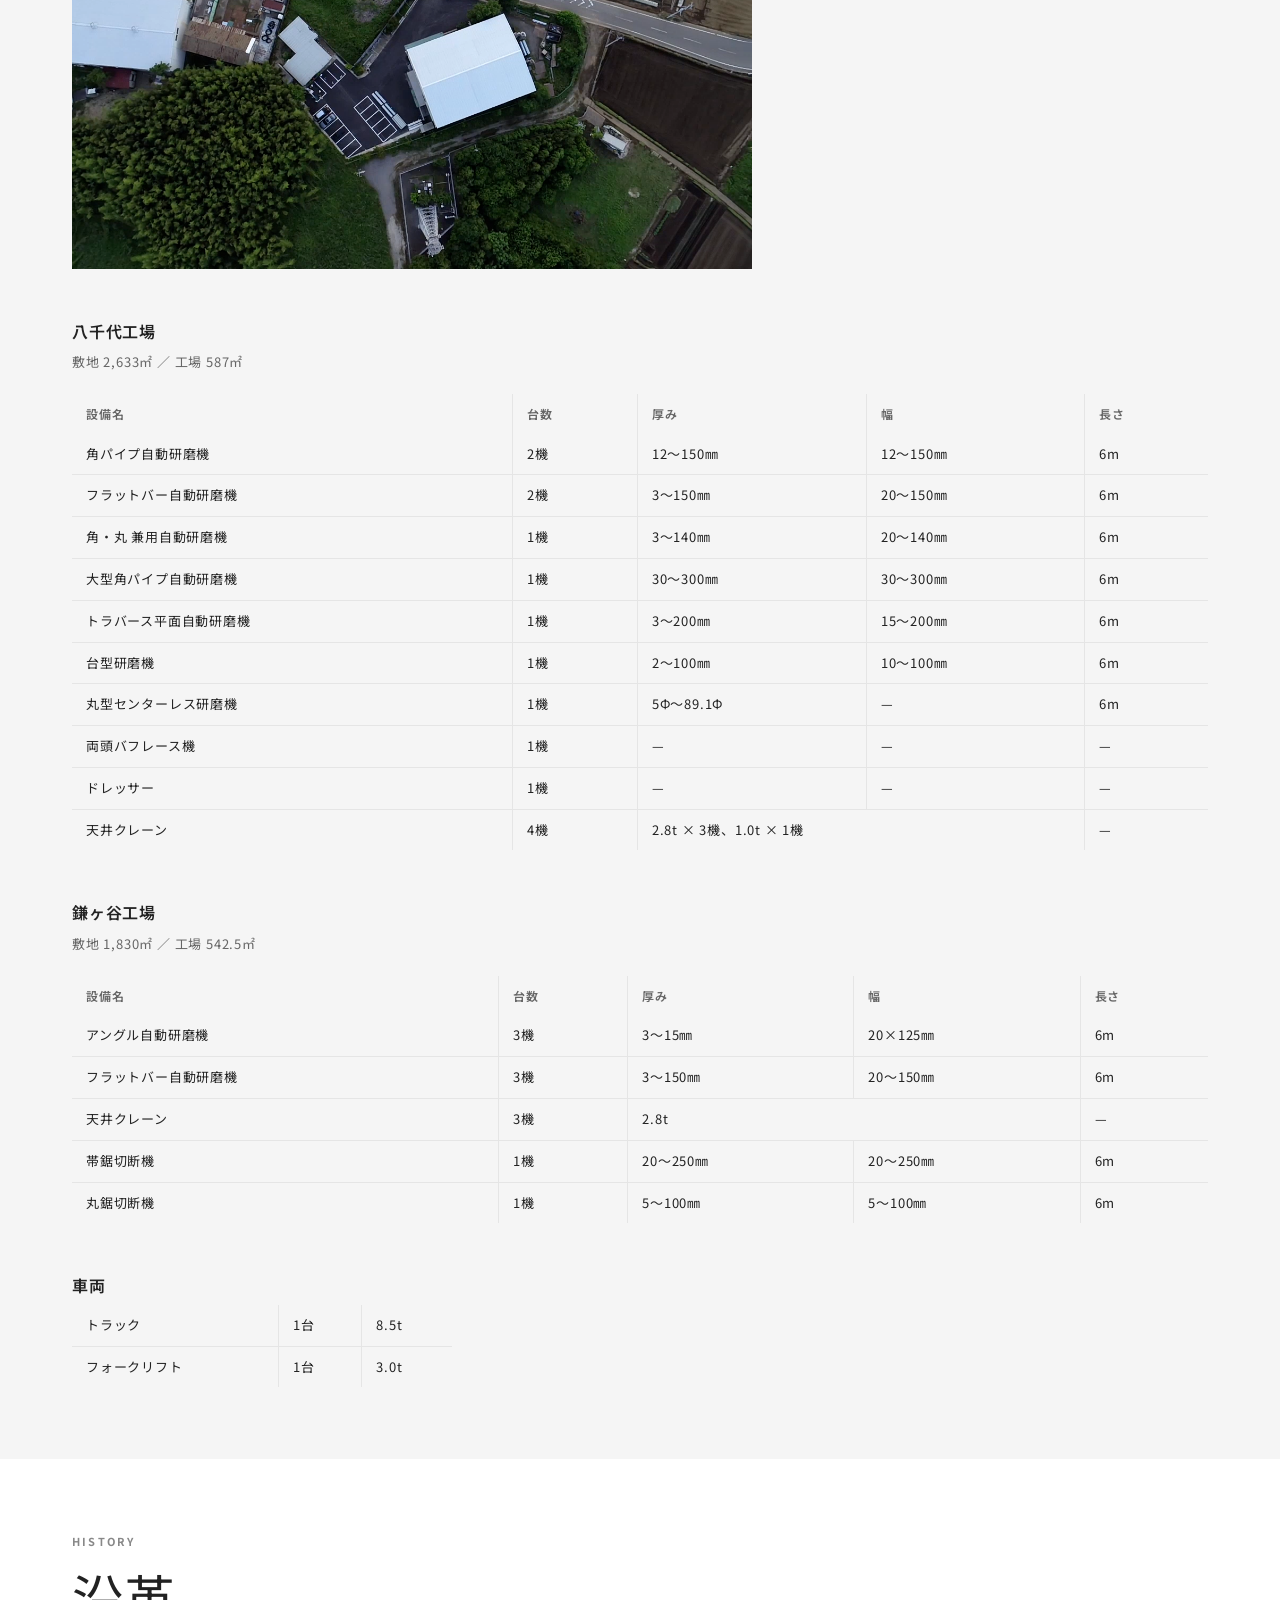
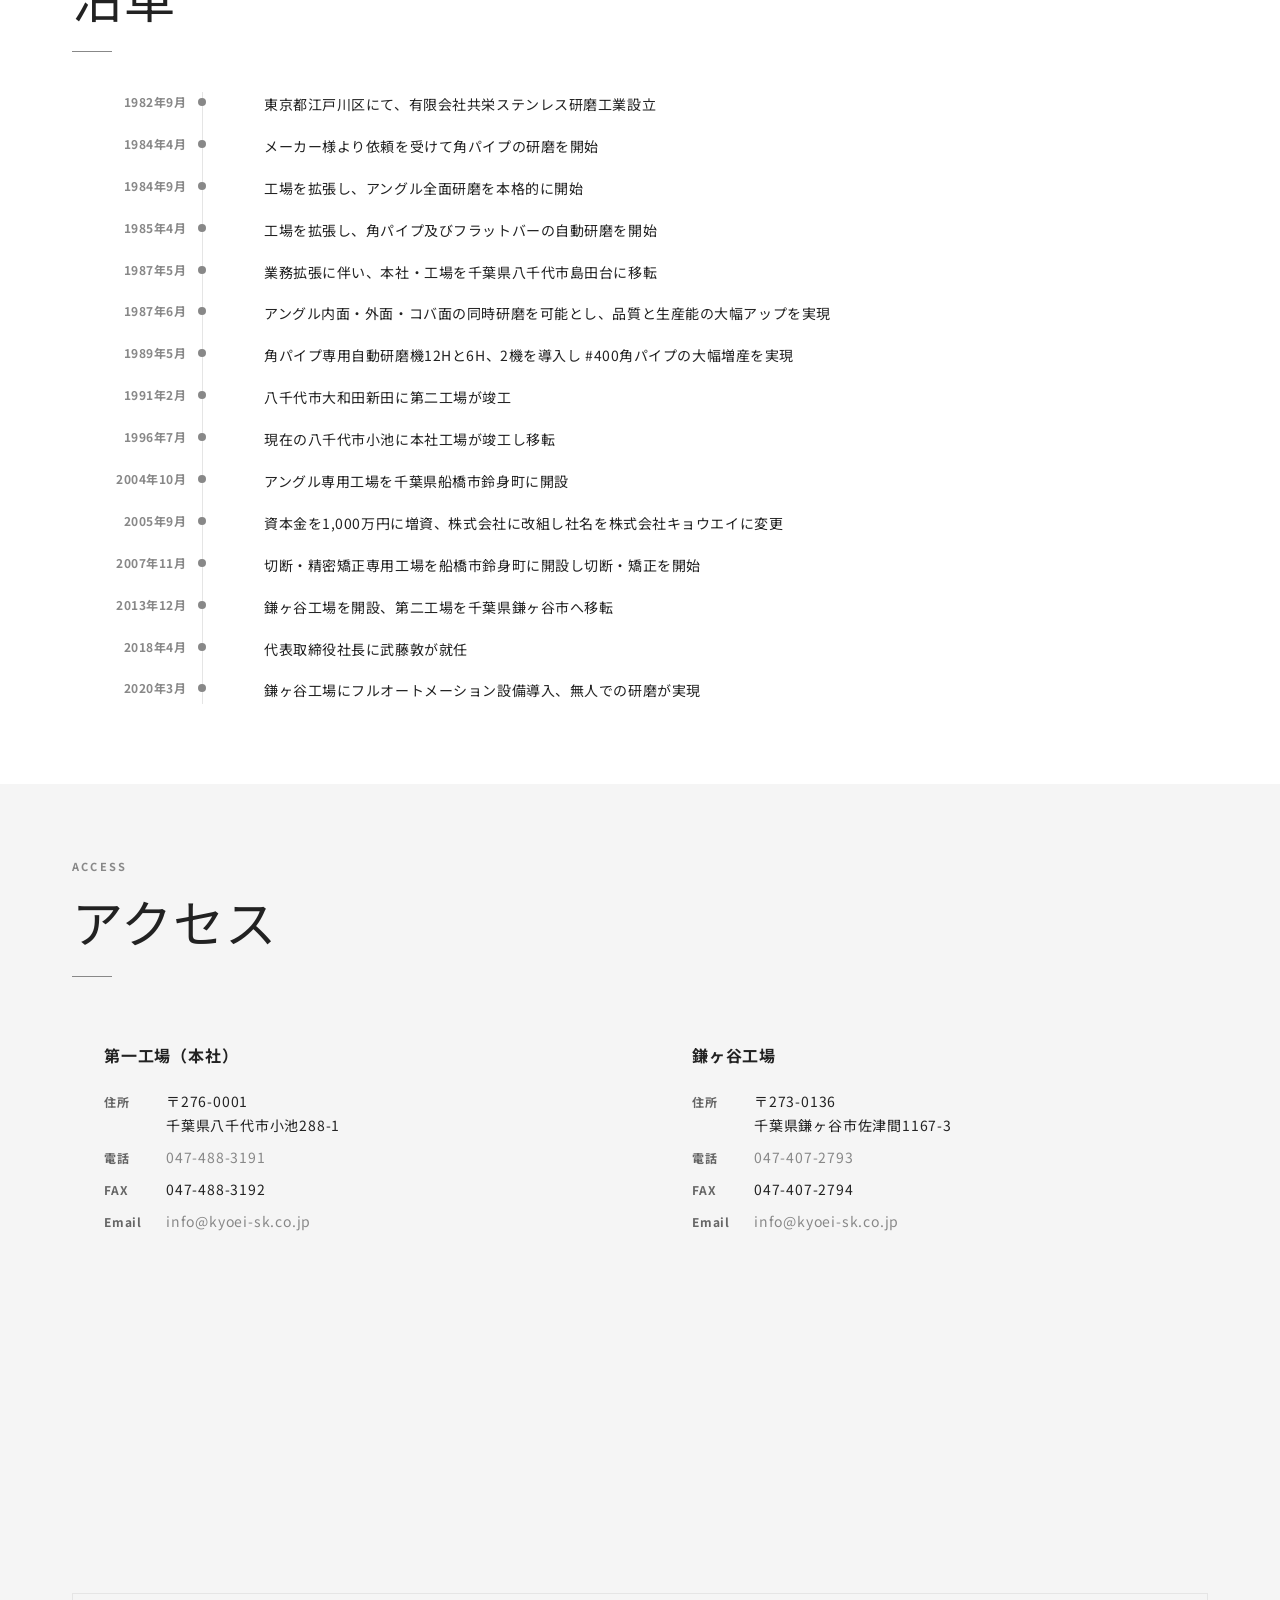
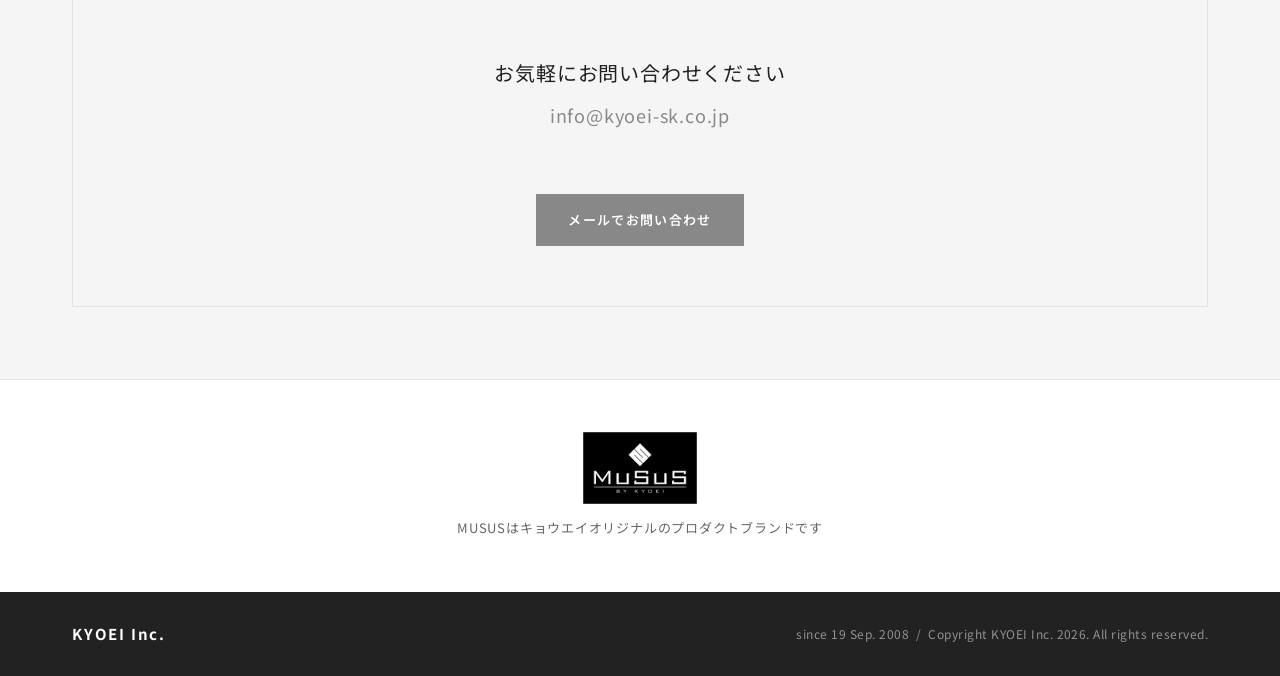
==== commit c4d29859: "Increase particle flash frequency Co-Authored-By: Claude Sonnet 4.6 <noreply@anthropic.com>" ====
--- a/docs/index.html
+++ b/docs/index.html
@@ -1427,7 +1427,7 @@
             this.flashPhase = 1;
             this.flashDur = this.flashT = 3 + Math.floor(Math.random() * 3);
           }
-        } else if (Math.random() < 0.0008) {
+        } else if (Math.random() < 0.002) {
           var n = 1 + Math.floor(Math.random() * 3);
           this.flashLeft  = n - 1;
           this.flashPhase = 1;
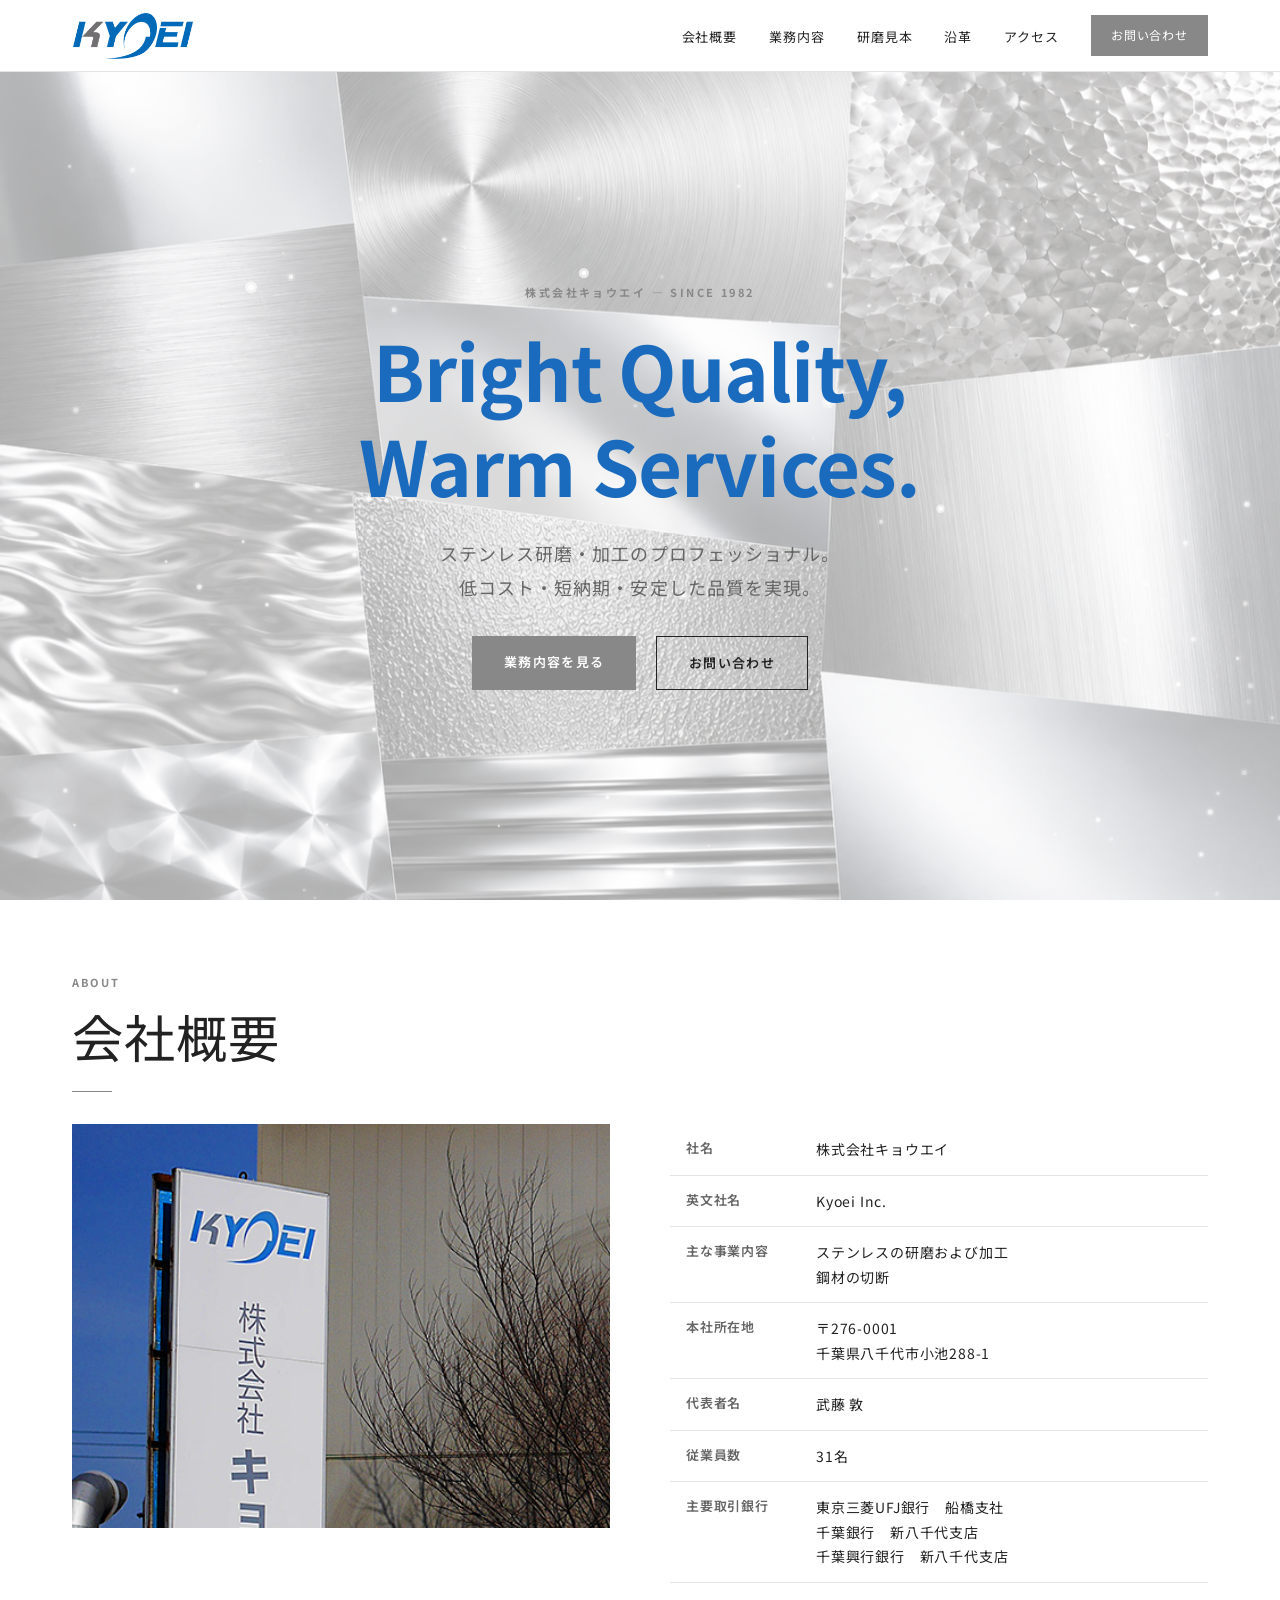
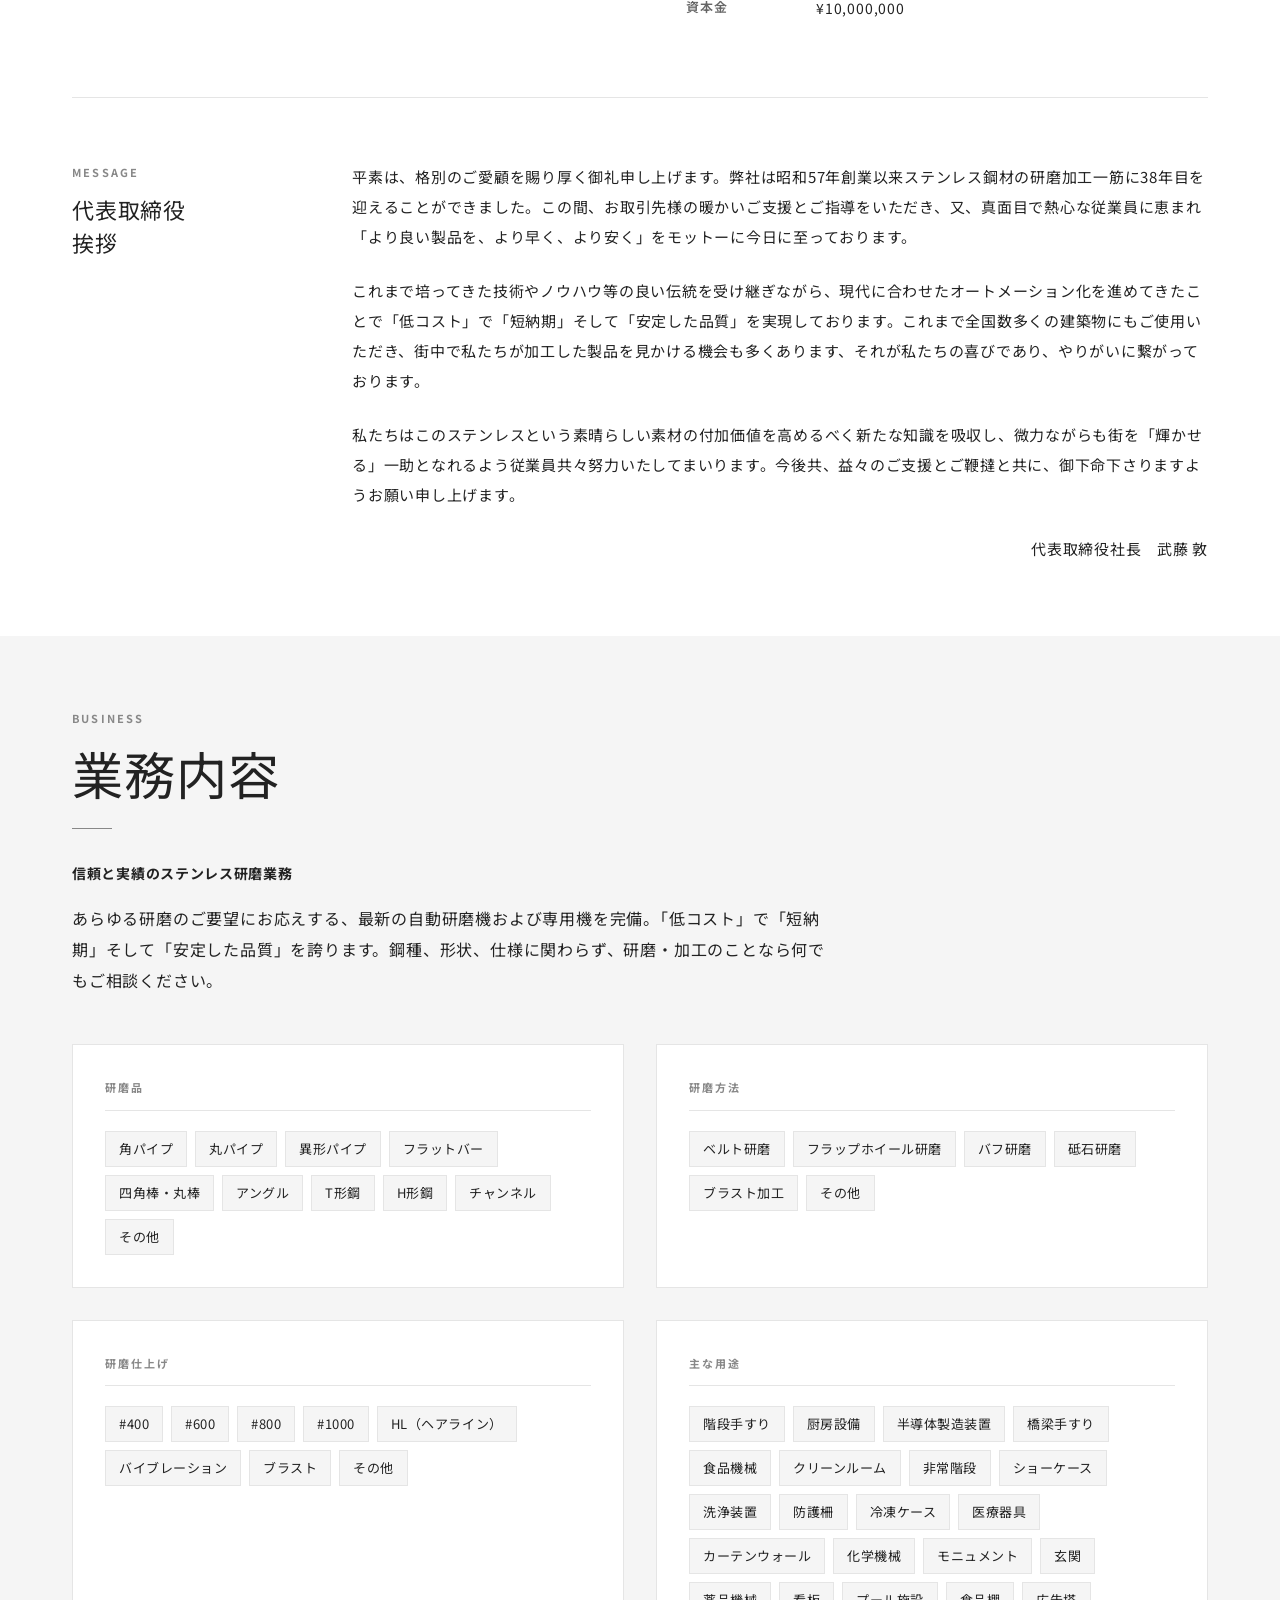
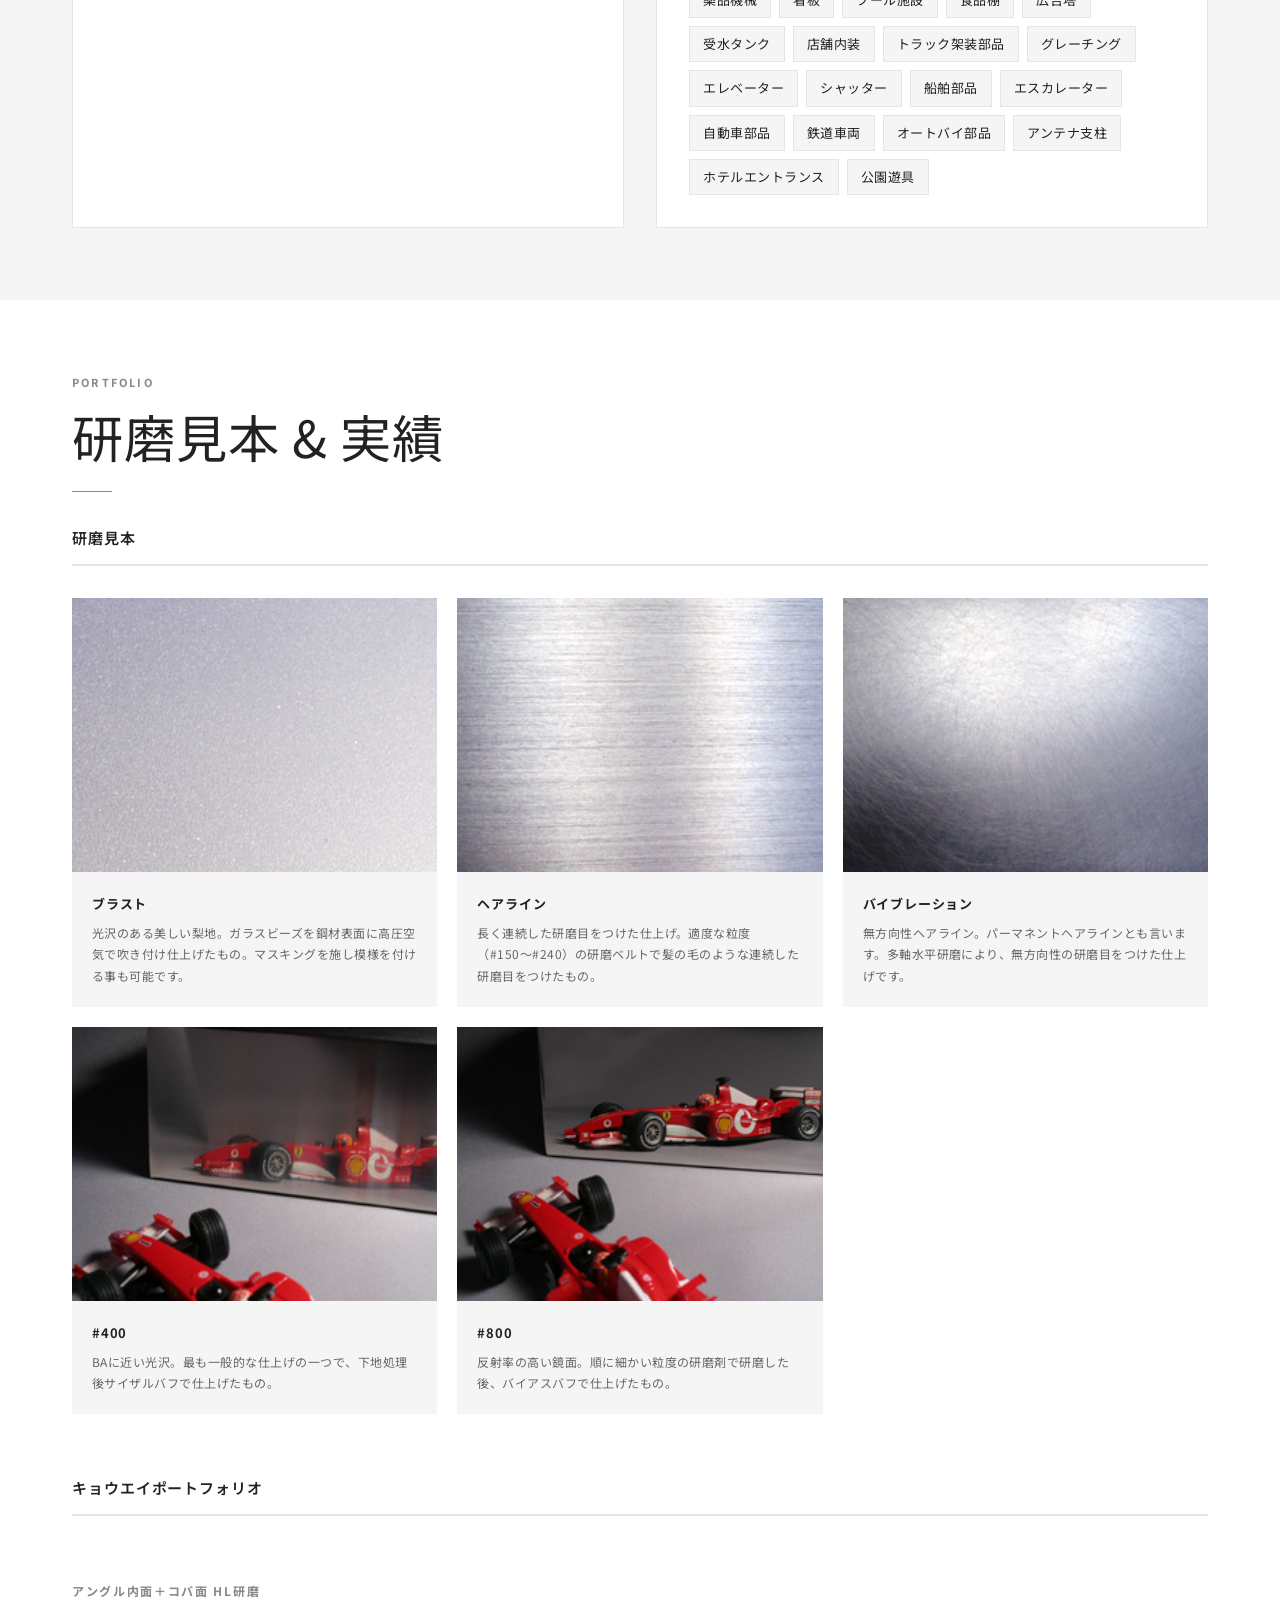
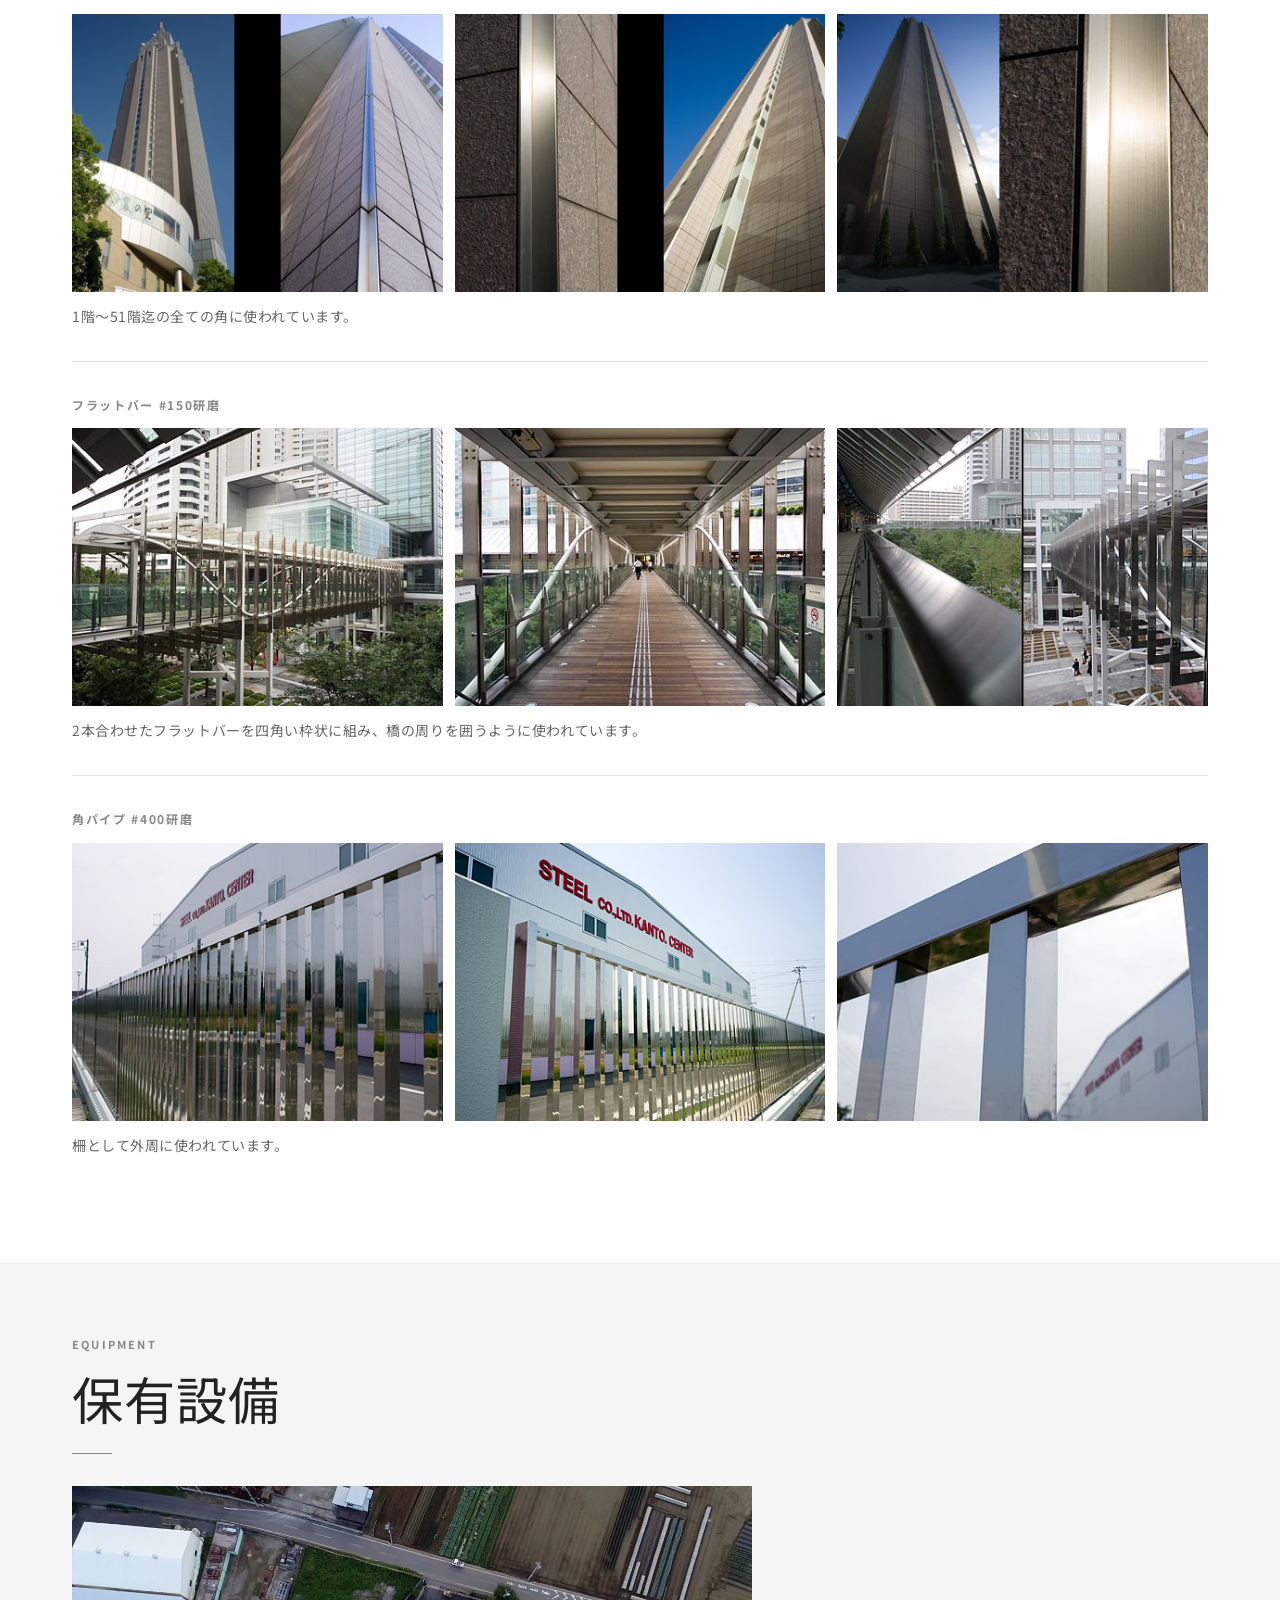
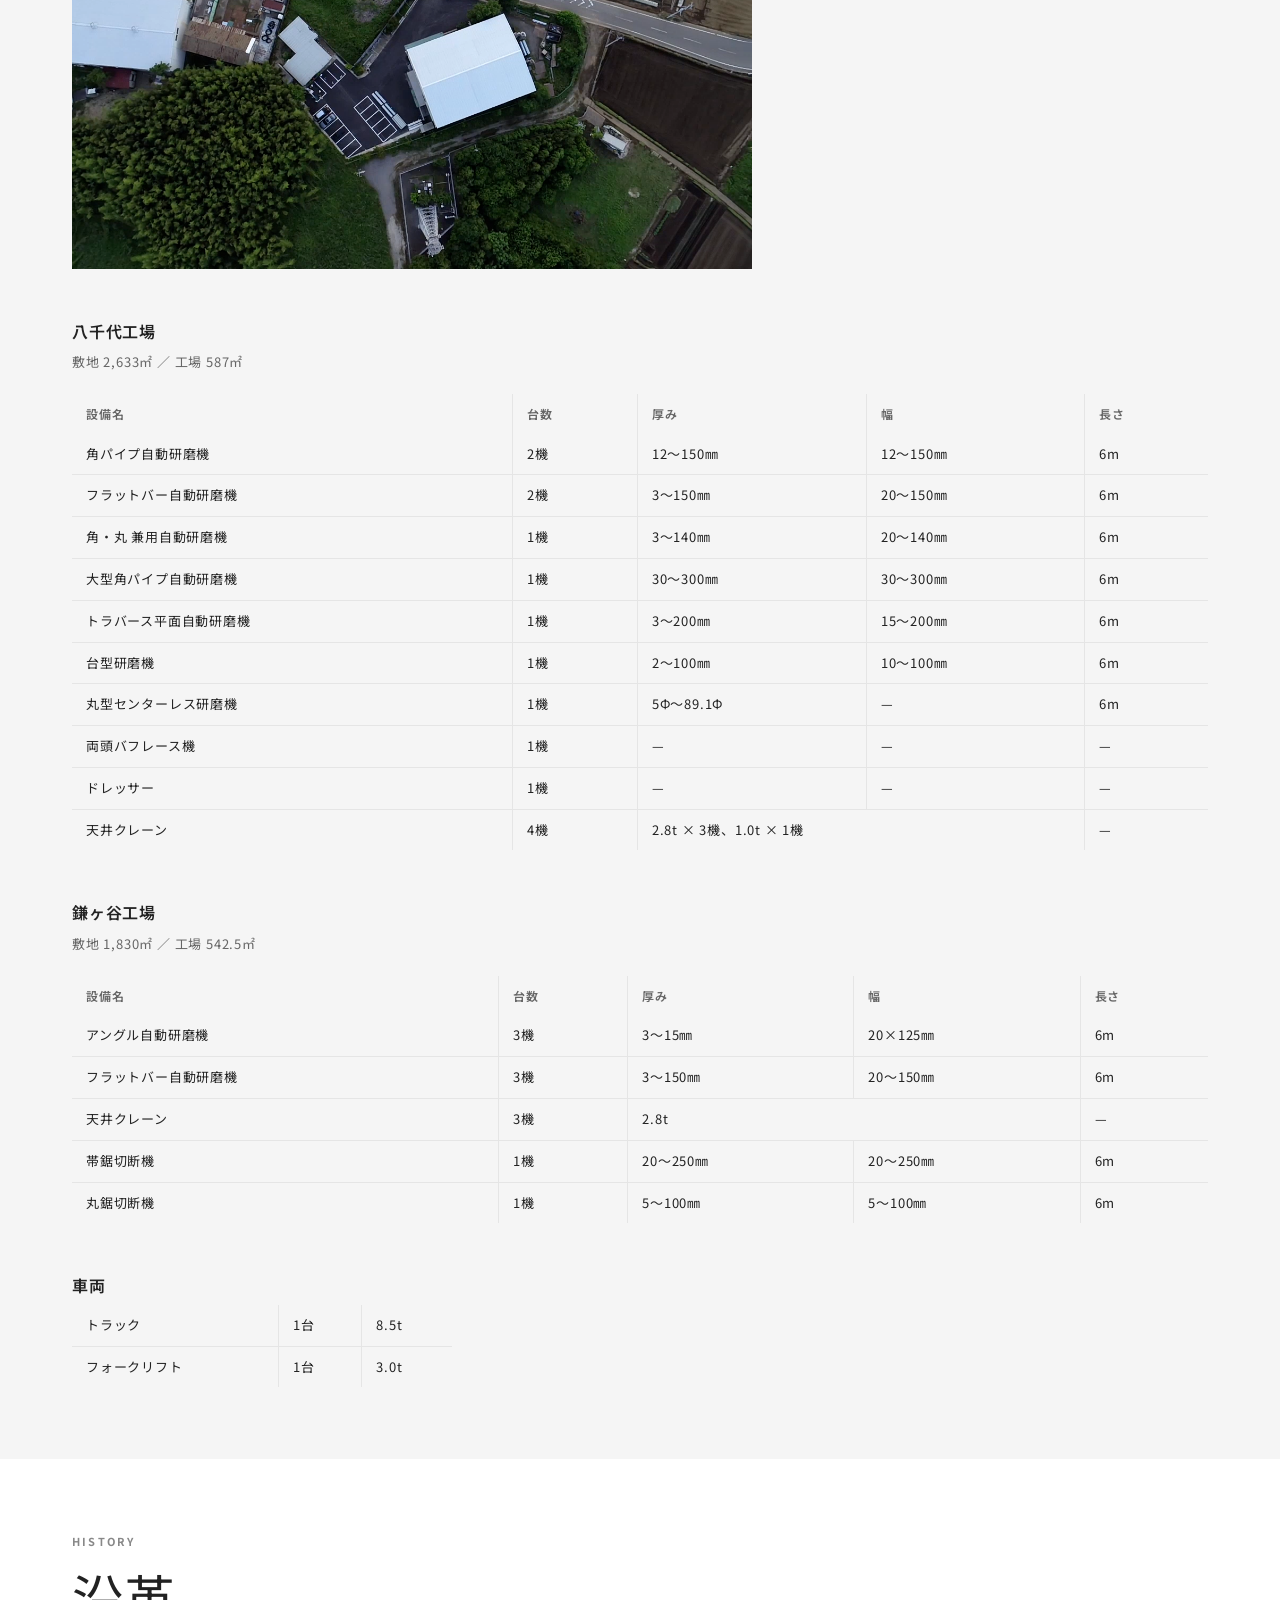
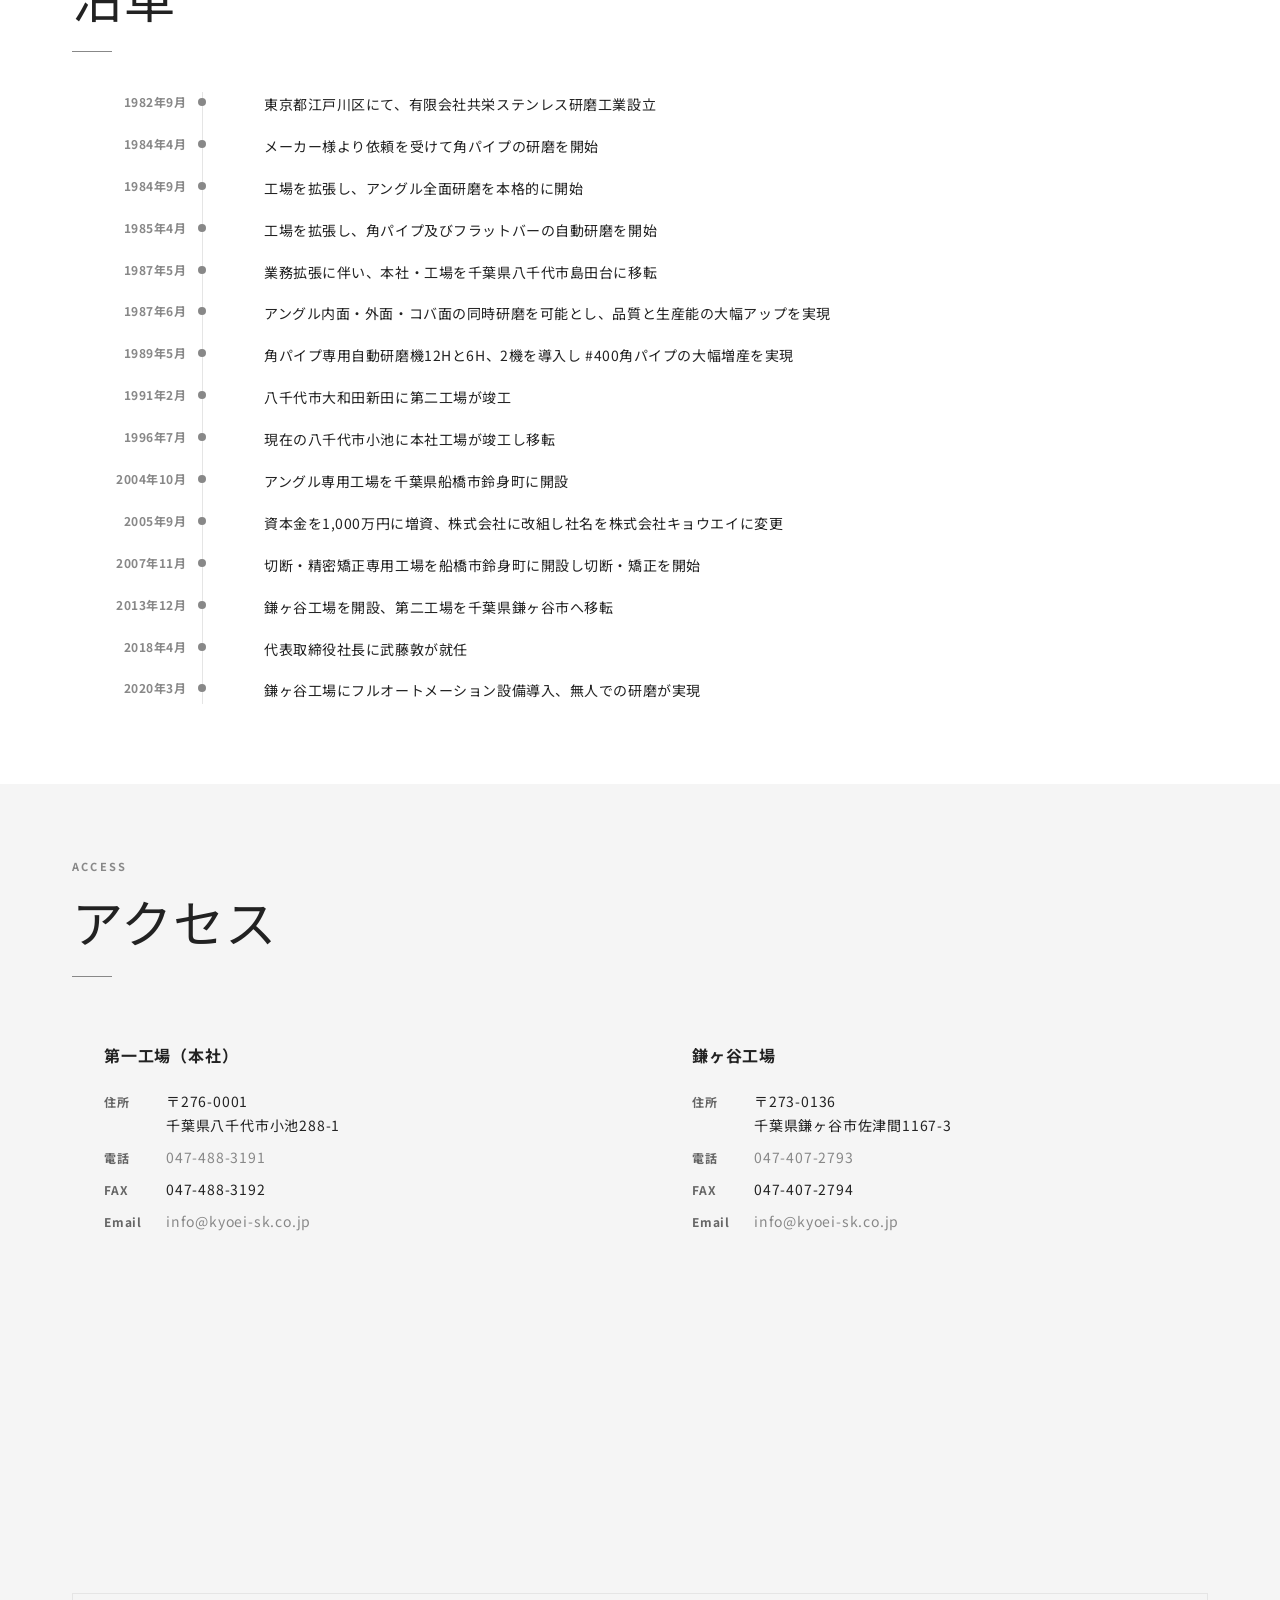
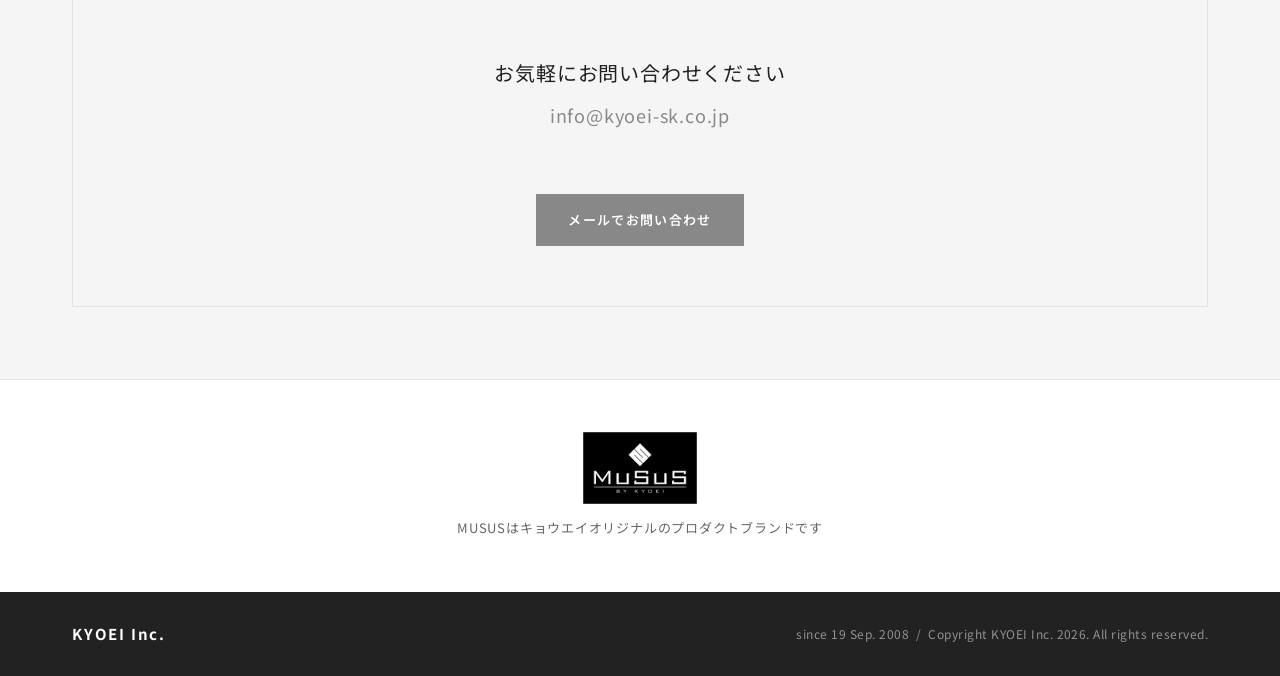
==== commit 6ffa4c63: "Increase particle count, flash frequency and blink count for sparkling effect Co-Authored-By: Claude" ====
--- a/docs/index.html
+++ b/docs/index.html
@@ -1382,7 +1382,7 @@
       if (!canvas) return;
       var ctx = canvas.getContext('2d');
       var W, H, particles = [];
-      var N = 72, LINK = 150;
+      var N = 110, LINK = 150;
 
       function resize() {
         W = canvas.width  = canvas.offsetWidth;
@@ -1427,8 +1427,8 @@
             this.flashPhase = 1;
             this.flashDur = this.flashT = 3 + Math.floor(Math.random() * 3);
           }
-        } else if (Math.random() < 0.002) {
-          var n = 1 + Math.floor(Math.random() * 3);
+        } else if (Math.random() < 0.008) {
+          var n = 2 + Math.floor(Math.random() * 5);
           this.flashLeft  = n - 1;
           this.flashPhase = 1;
           this.flashDur = this.flashT = 3 + Math.floor(Math.random() * 3);
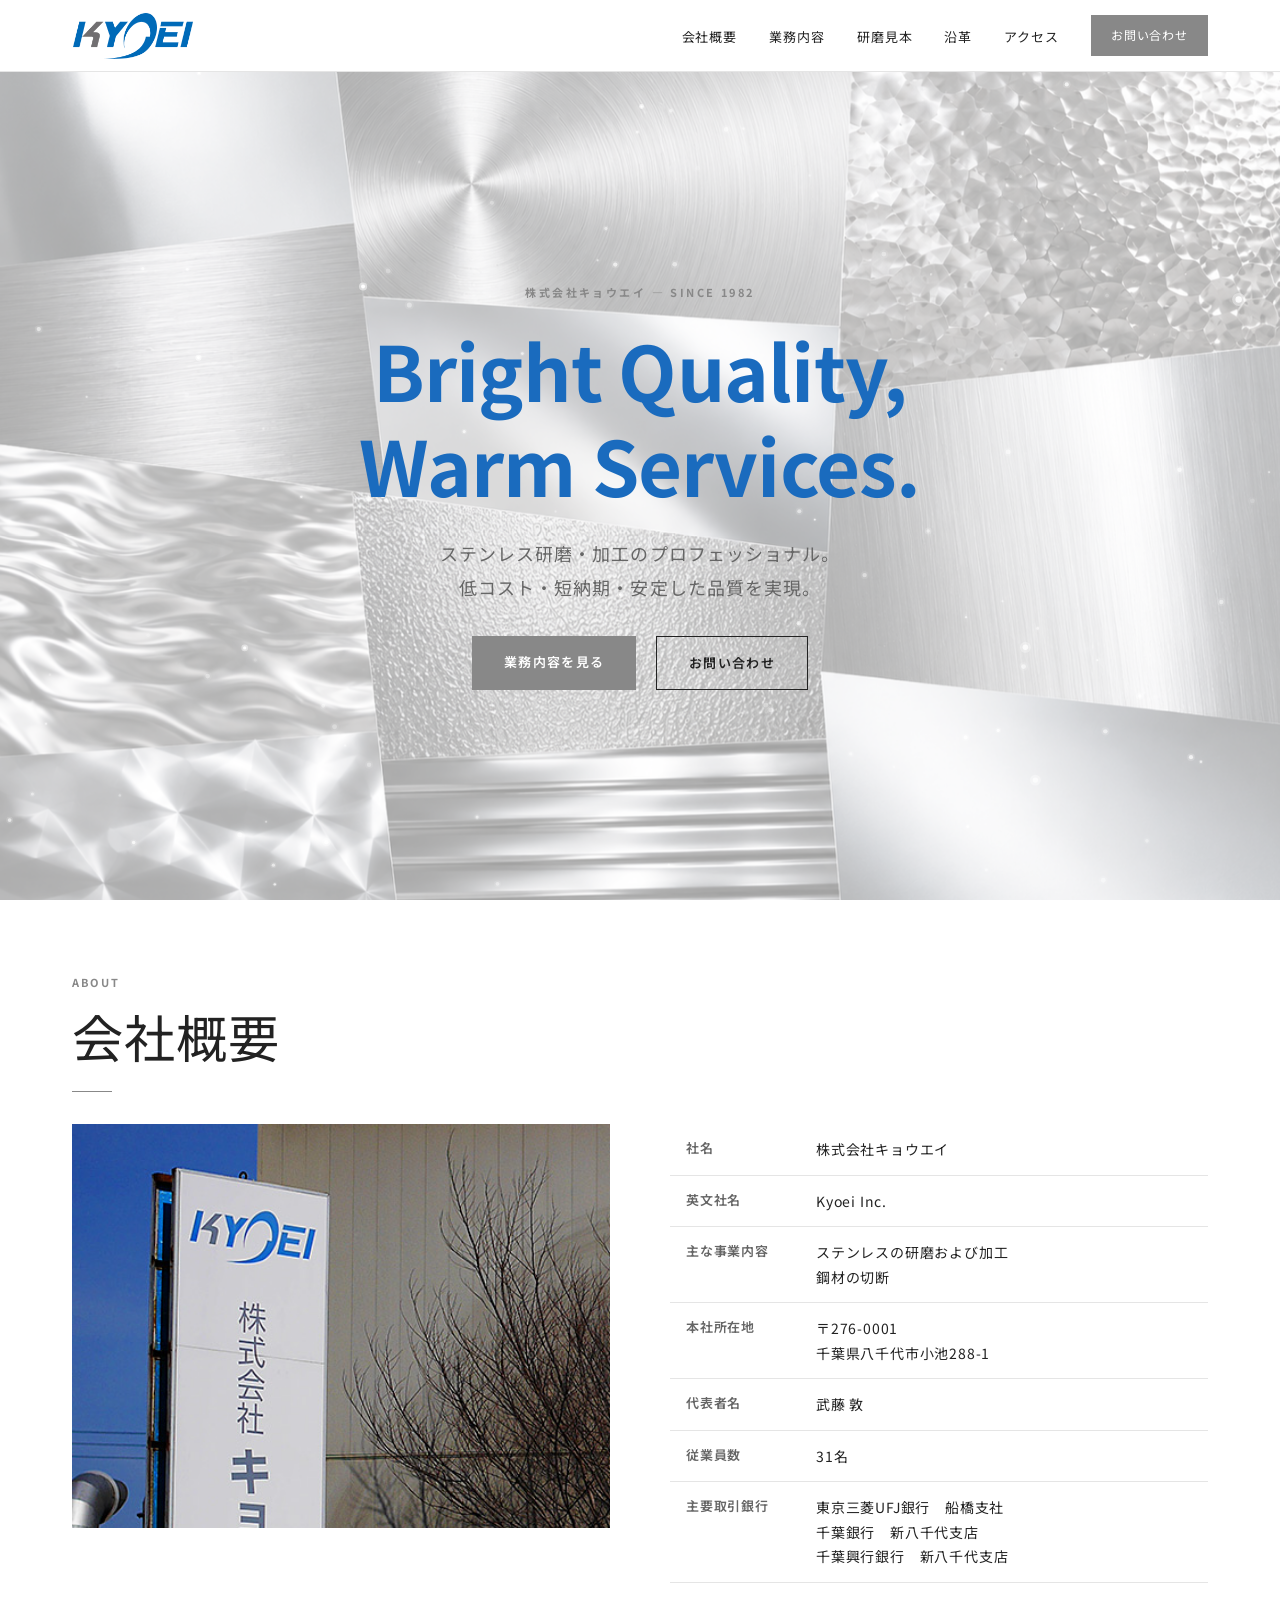
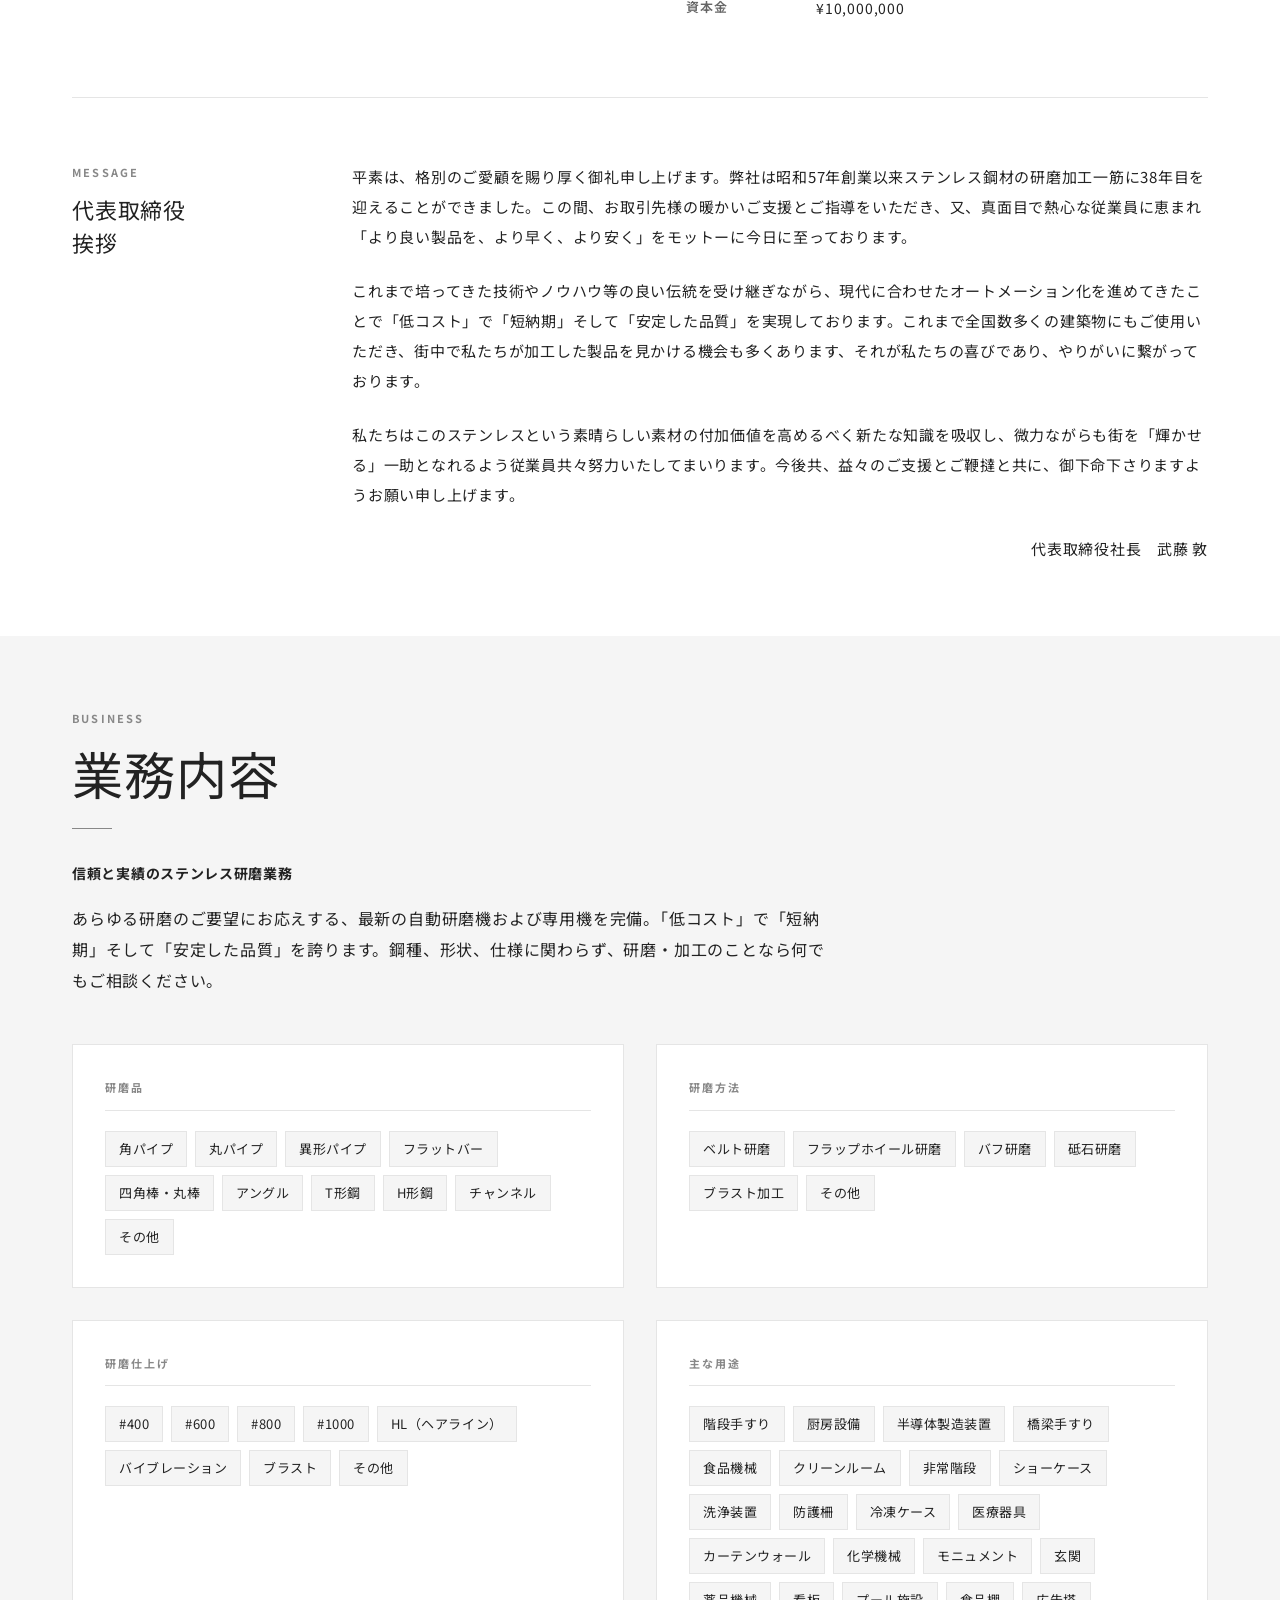
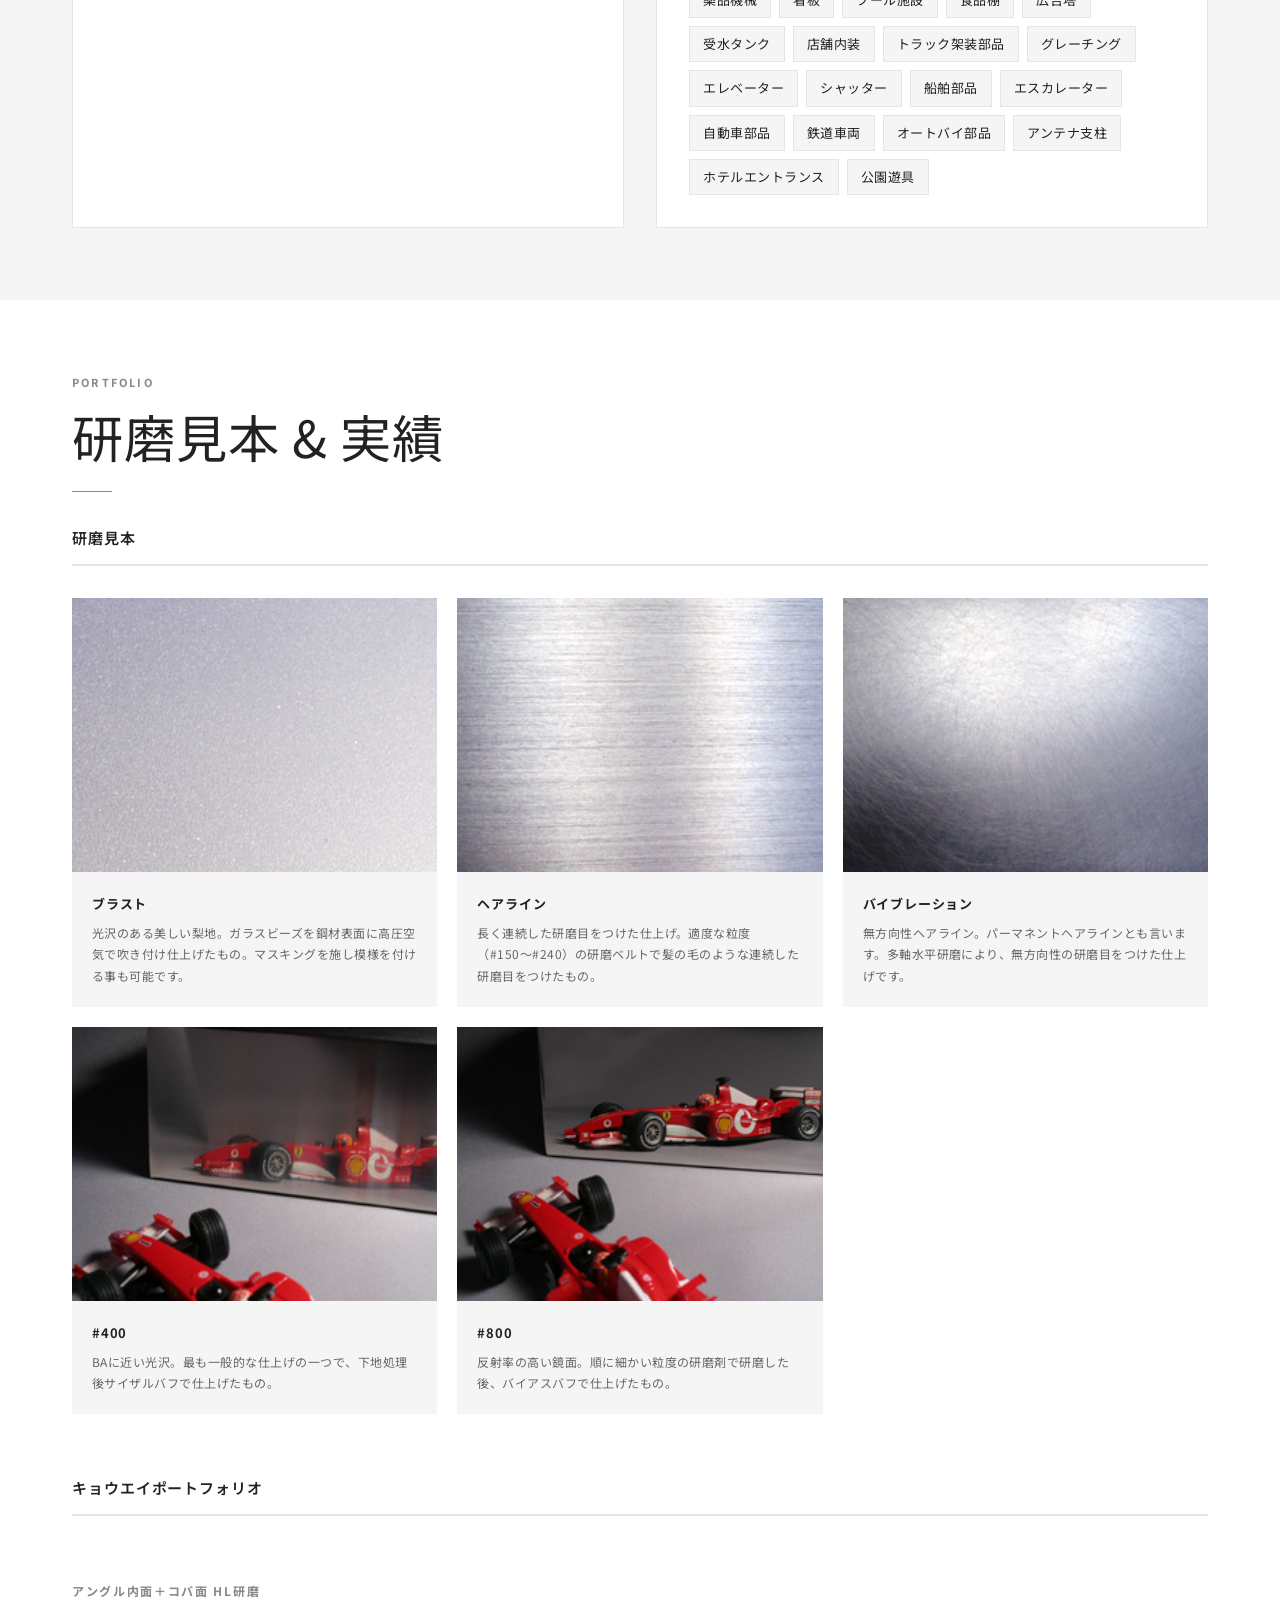
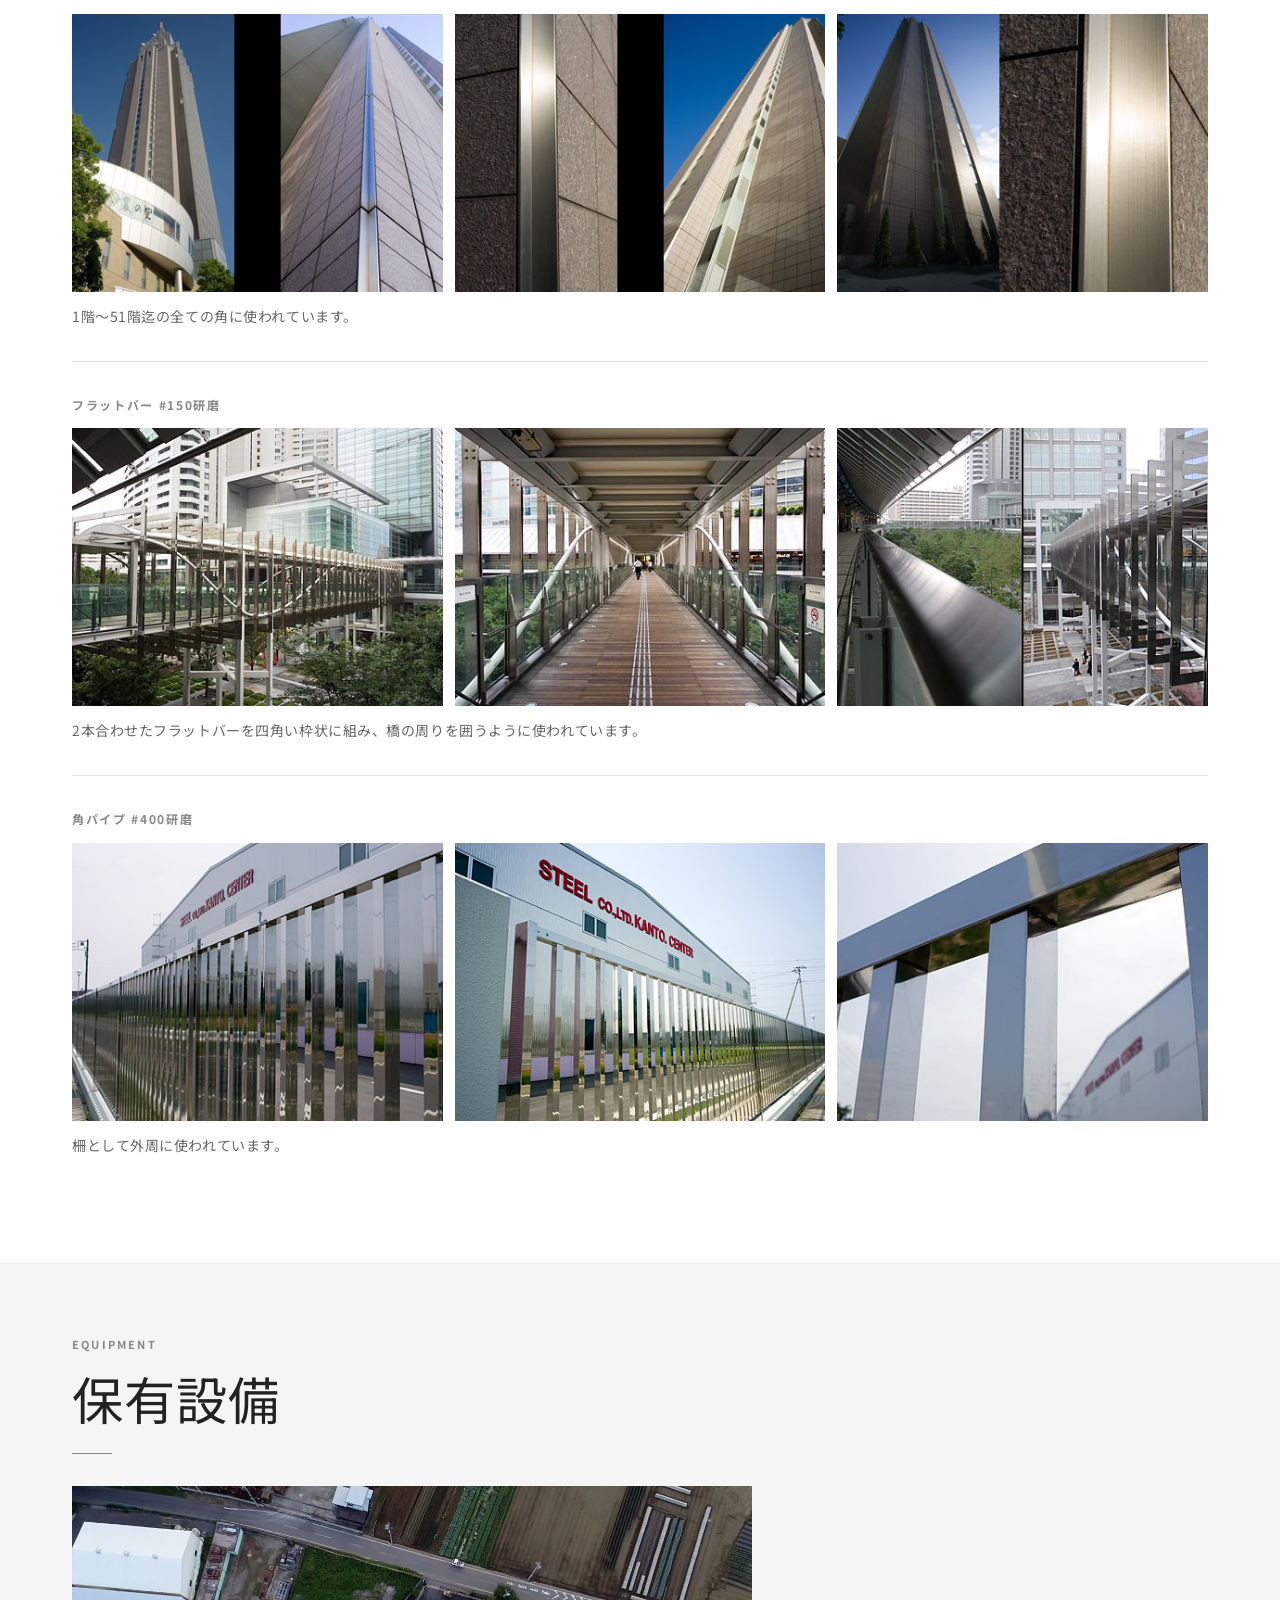
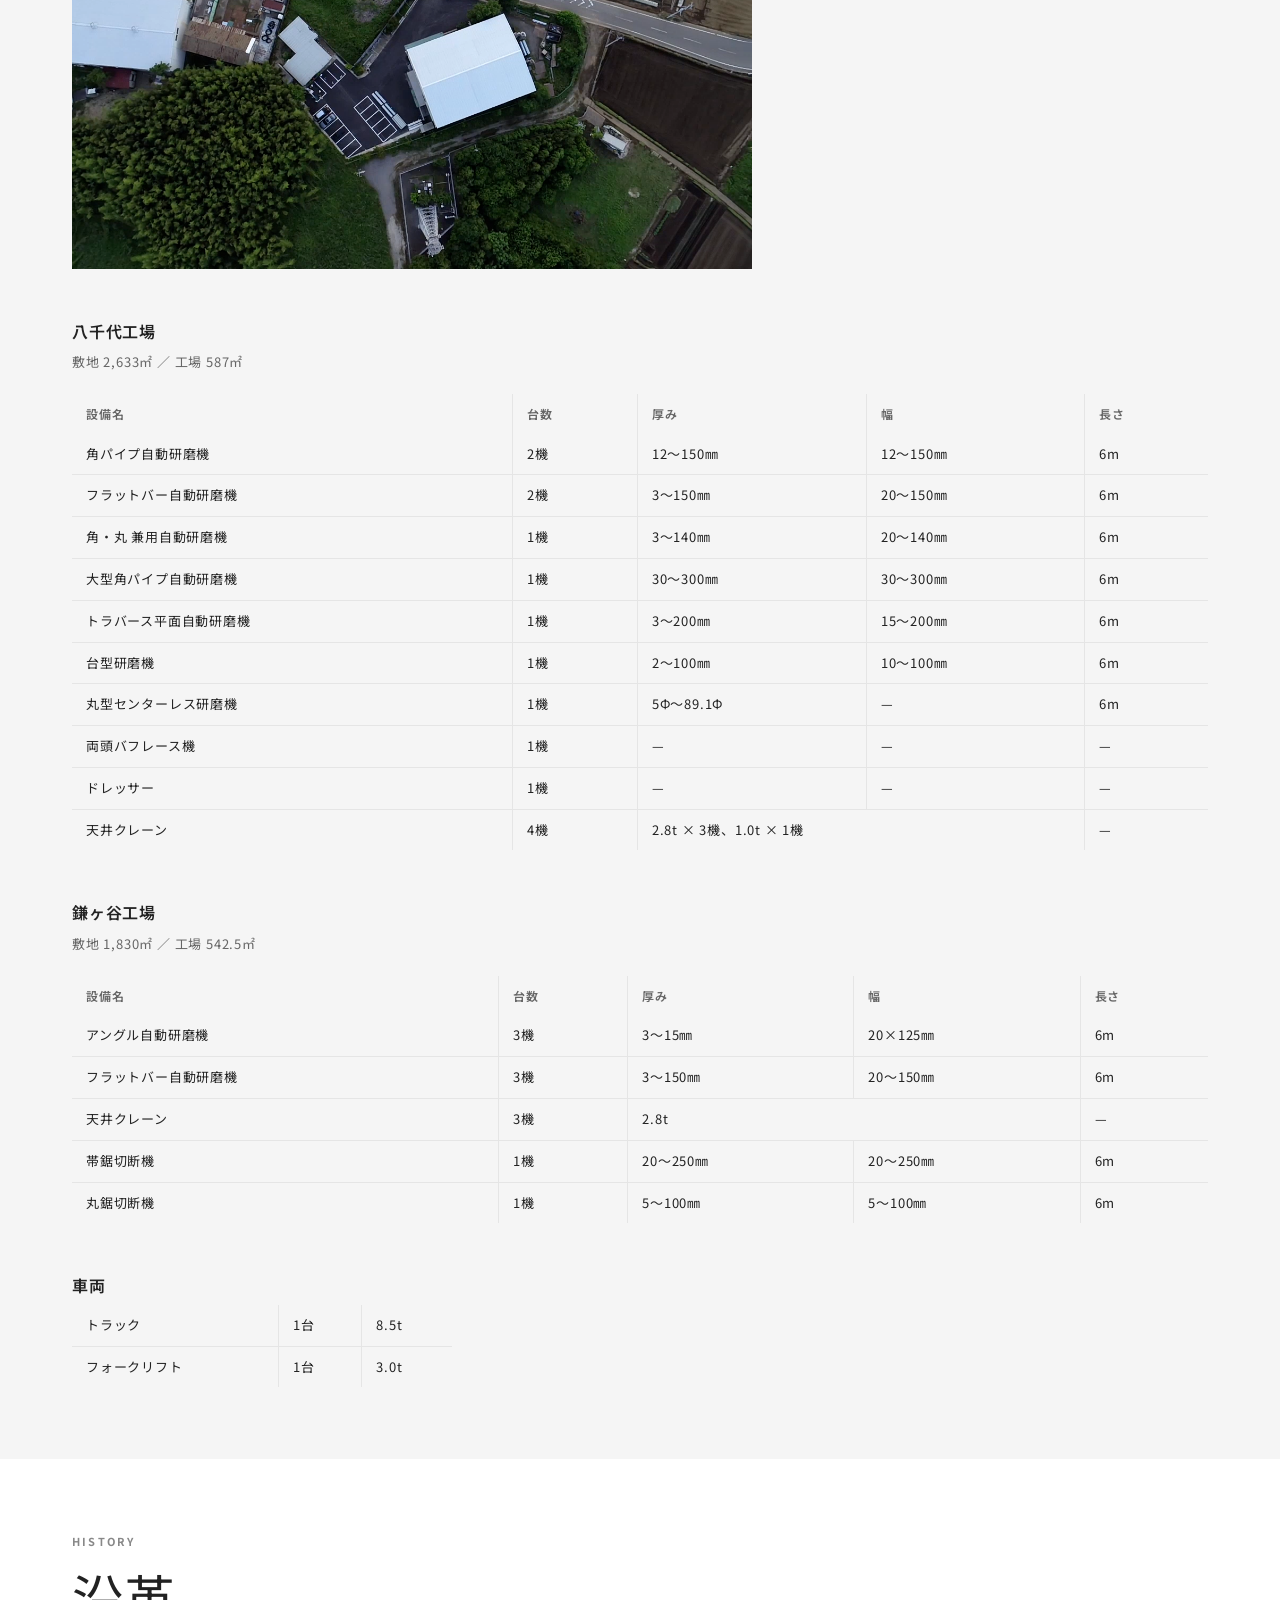
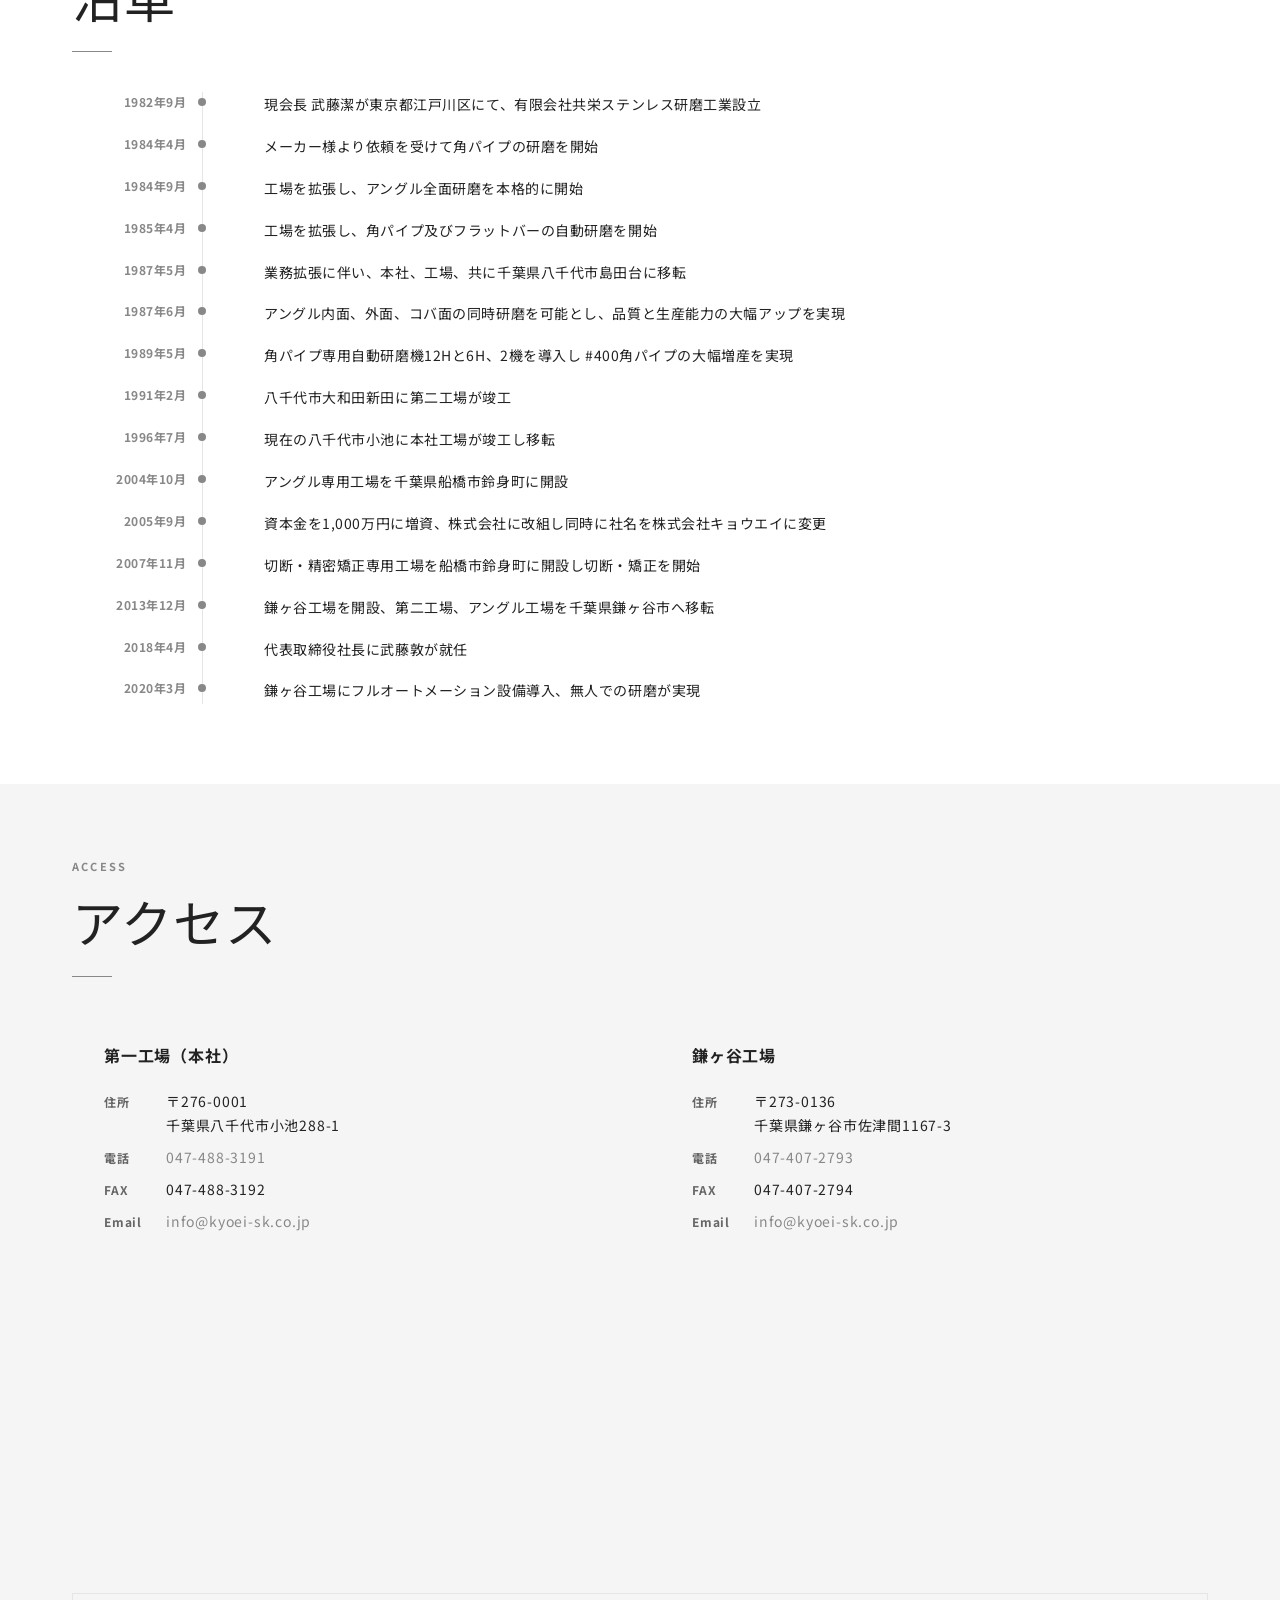
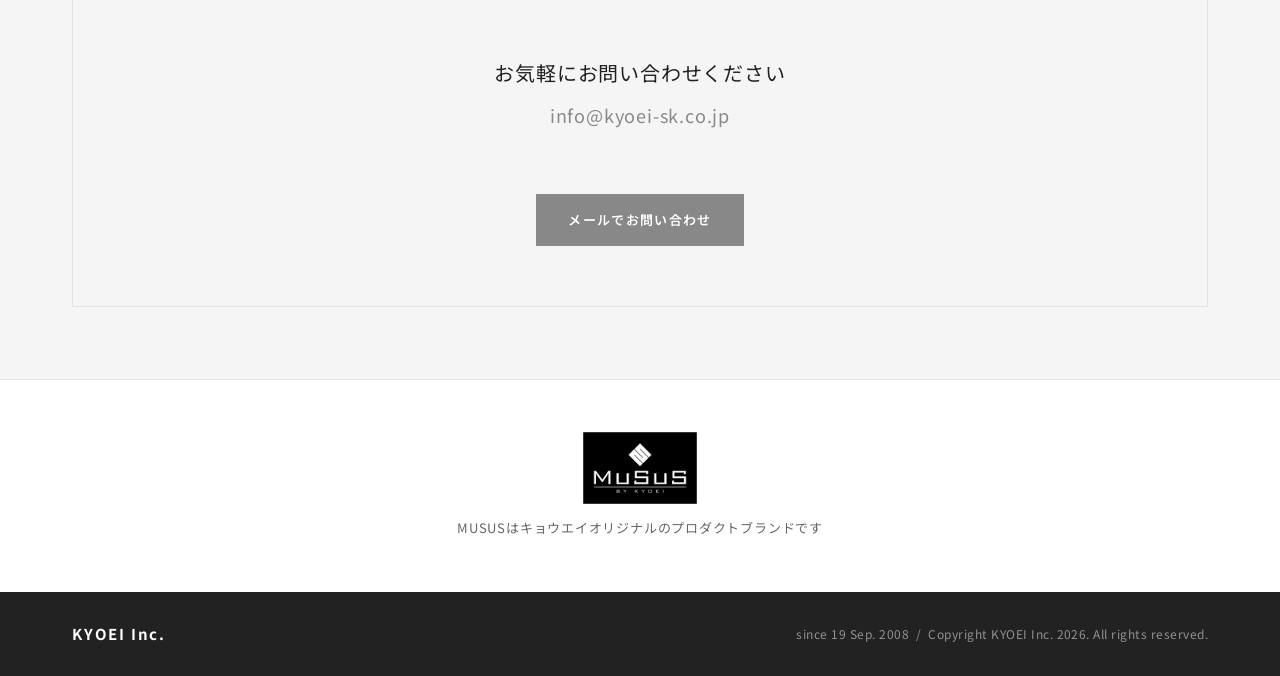
==== commit 9e7f0a55: "Sync docs/index.html with NewDesign history text fixes" ====
--- a/docs/index.html
+++ b/docs/index.html
@@ -1122,7 +1122,7 @@
       <div class="history__timeline">
         <div class="history__item">
           <span class="history__date">1982年9月</span>
-          <span class="history__text">東京都江戸川区にて、有限会社共栄ステンレス研磨工業設立</span>
+          <span class="history__text">現会長 武藤潔が東京都江戸川区にて、有限会社共栄ステンレス研磨工業設立</span>
         </div>
         <div class="history__item">
           <span class="history__date">1984年4月</span>
@@ -1138,11 +1138,11 @@
         </div>
         <div class="history__item">
           <span class="history__date">1987年5月</span>
-          <span class="history__text">業務拡張に伴い、本社・工場を千葉県八千代市島田台に移転</span>
+          <span class="history__text">業務拡張に伴い、本社、工場、共に千葉県八千代市島田台に移転</span>
         </div>
         <div class="history__item">
           <span class="history__date">1987年6月</span>
-          <span class="history__text">アングル内面・外面・コバ面の同時研磨を可能とし、品質と生産能の大幅アップを実現</span>
+          <span class="history__text">アングル内面、外面、コバ面の同時研磨を可能とし、品質と生産能力の大幅アップを実現</span>
         </div>
         <div class="history__item">
           <span class="history__date">1989年5月</span>
@@ -1162,7 +1162,7 @@
         </div>
         <div class="history__item">
           <span class="history__date">2005年9月</span>
-          <span class="history__text">資本金を1,000万円に増資、株式会社に改組し社名を株式会社キョウエイに変更</span>
+          <span class="history__text">資本金を1,000万円に増資、株式会社に改組し同時に社名を株式会社キョウエイに変更</span>
         </div>
         <div class="history__item">
           <span class="history__date">2007年11月</span>
@@ -1170,7 +1170,7 @@
         </div>
         <div class="history__item">
           <span class="history__date">2013年12月</span>
-          <span class="history__text">鎌ヶ谷工場を開設、第二工場を千葉県鎌ヶ谷市へ移転</span>
+          <span class="history__text">鎌ヶ谷工場を開設、第二工場、アングル工場を千葉県鎌ヶ谷市へ移転</span>
         </div>
         <div class="history__item">
           <span class="history__date">2018年4月</span>
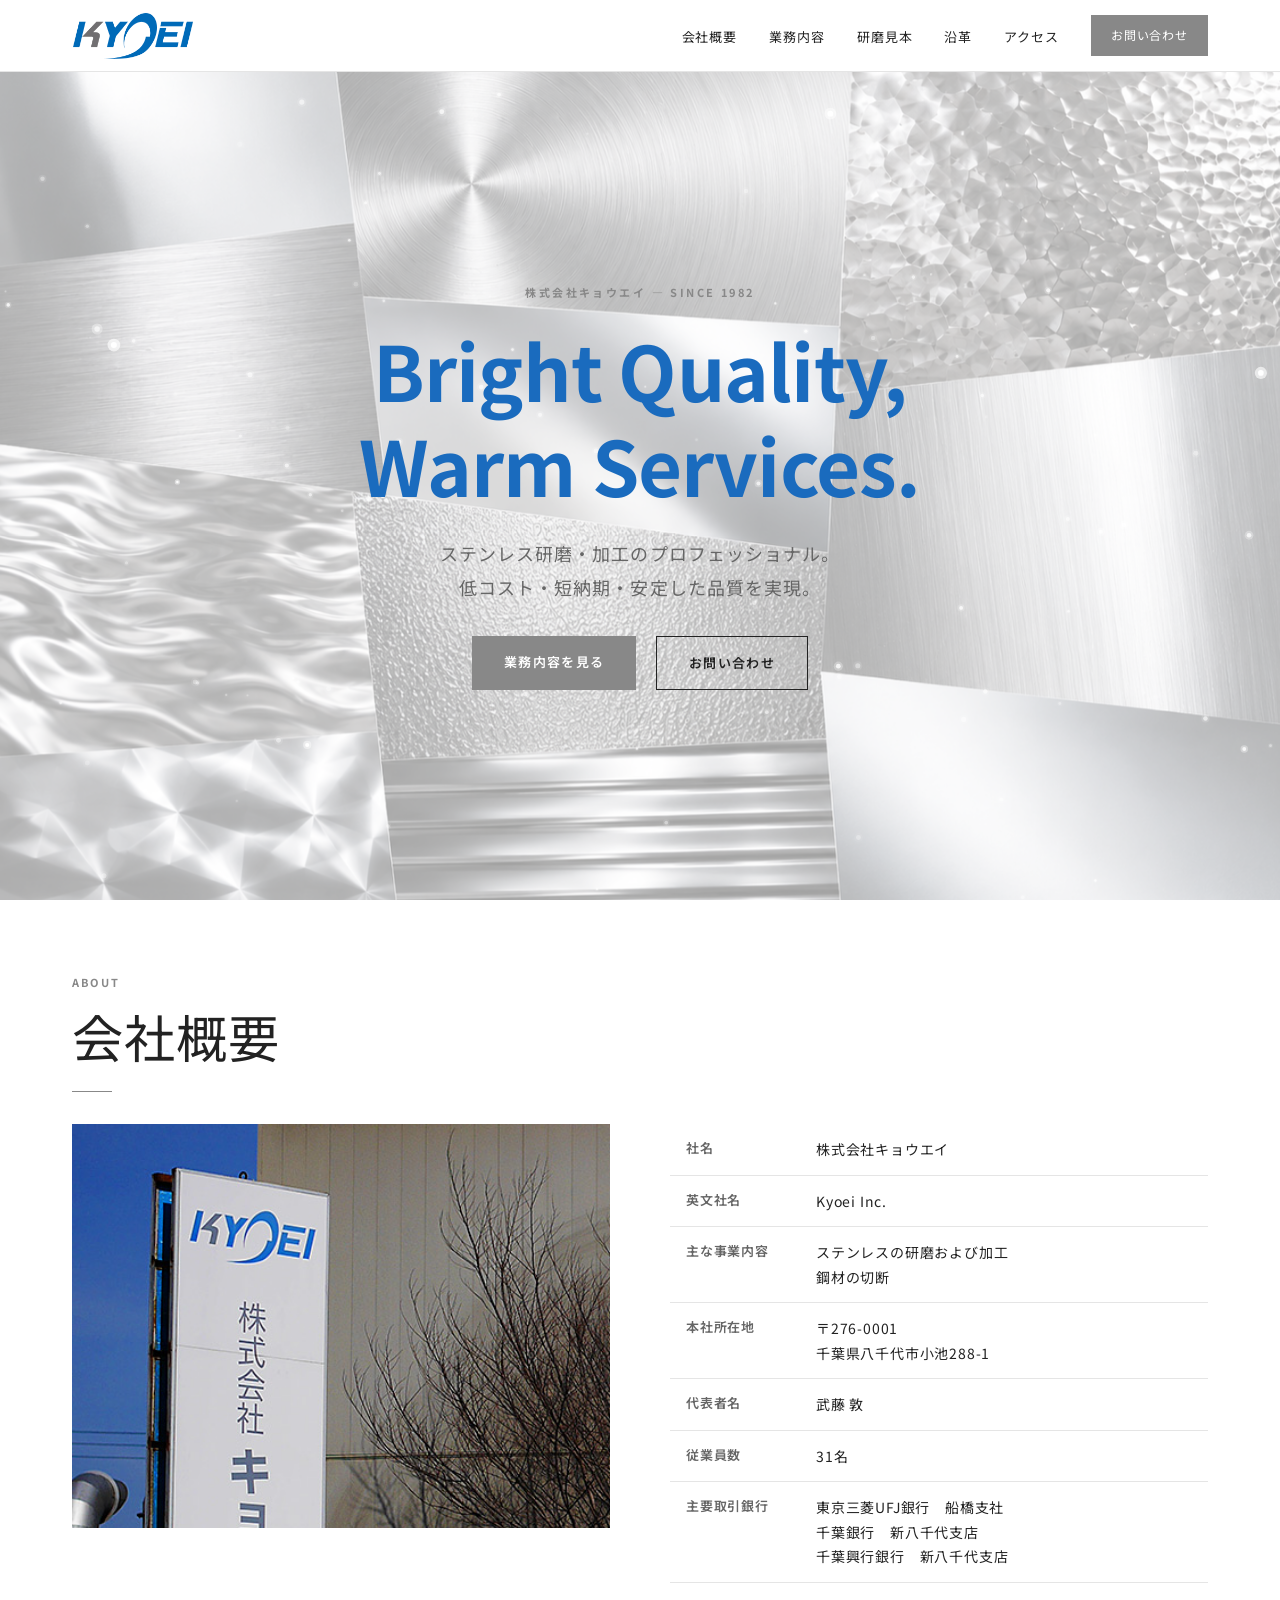
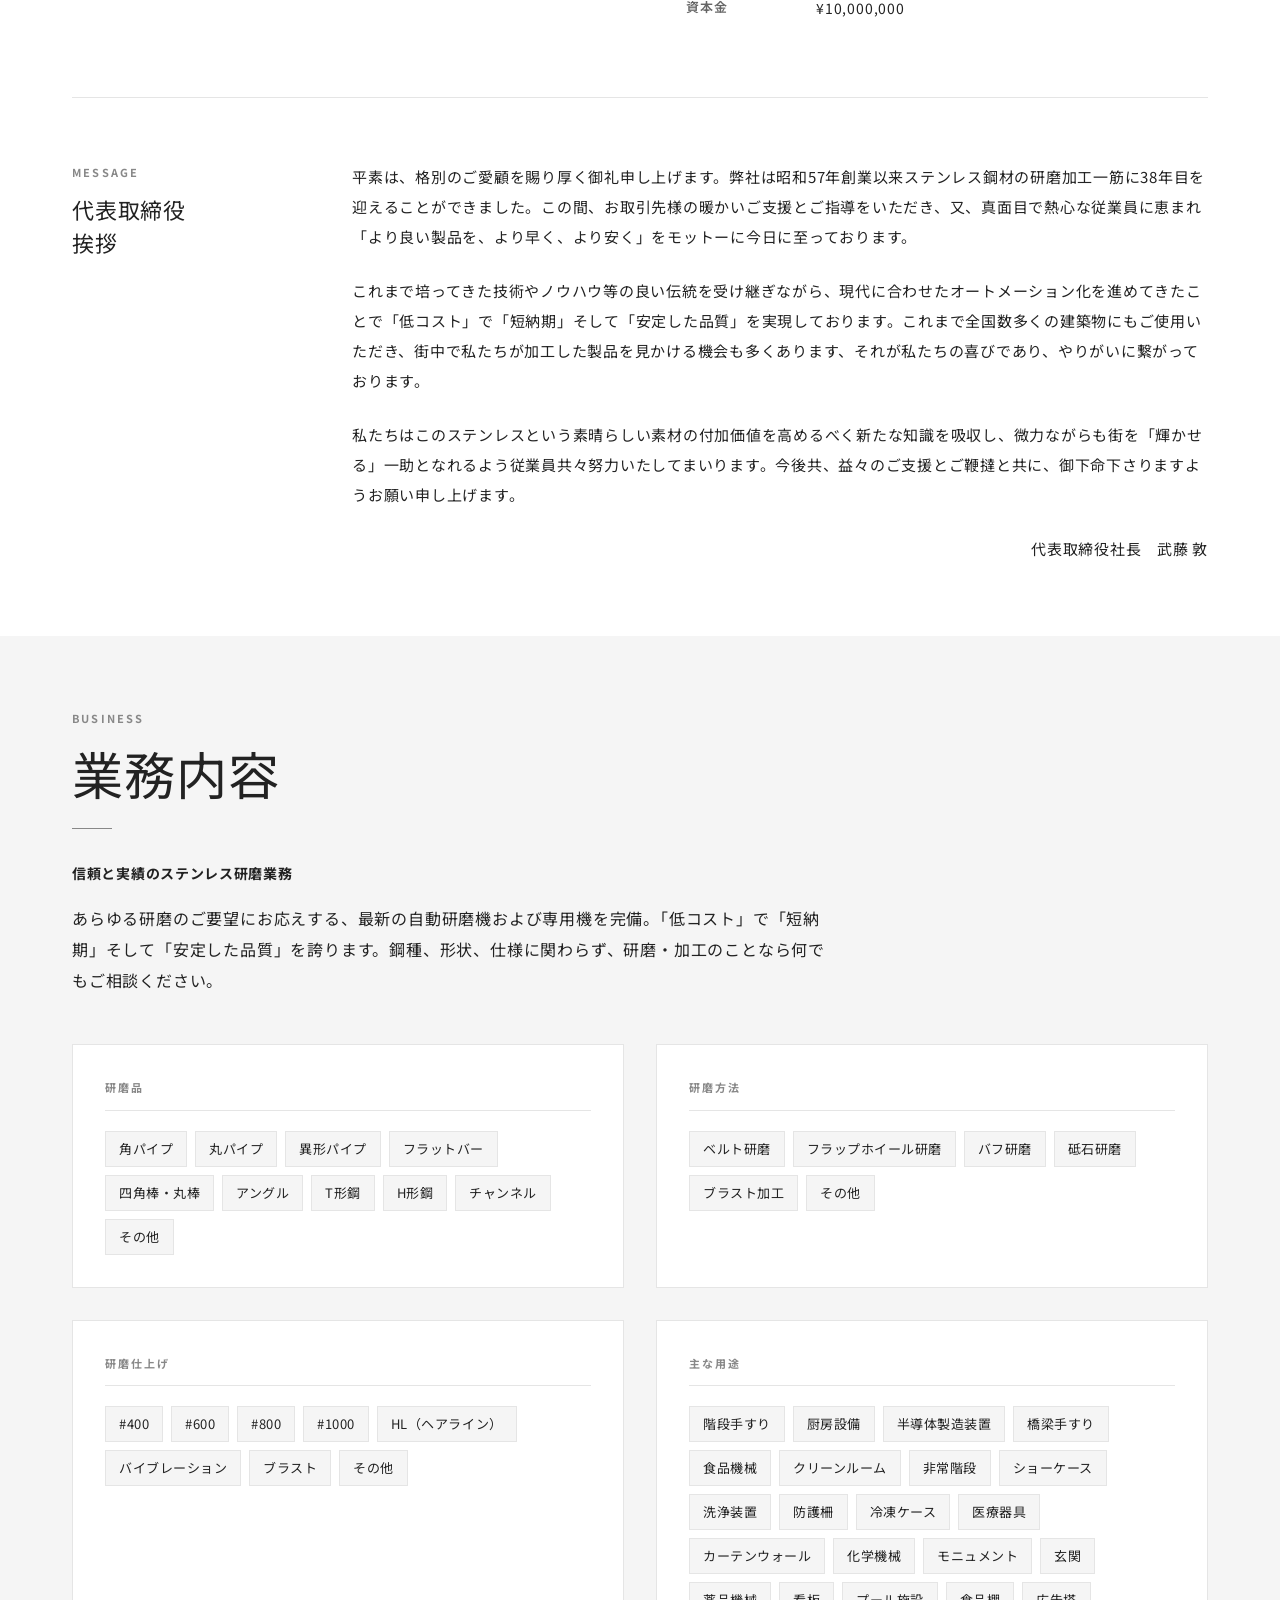
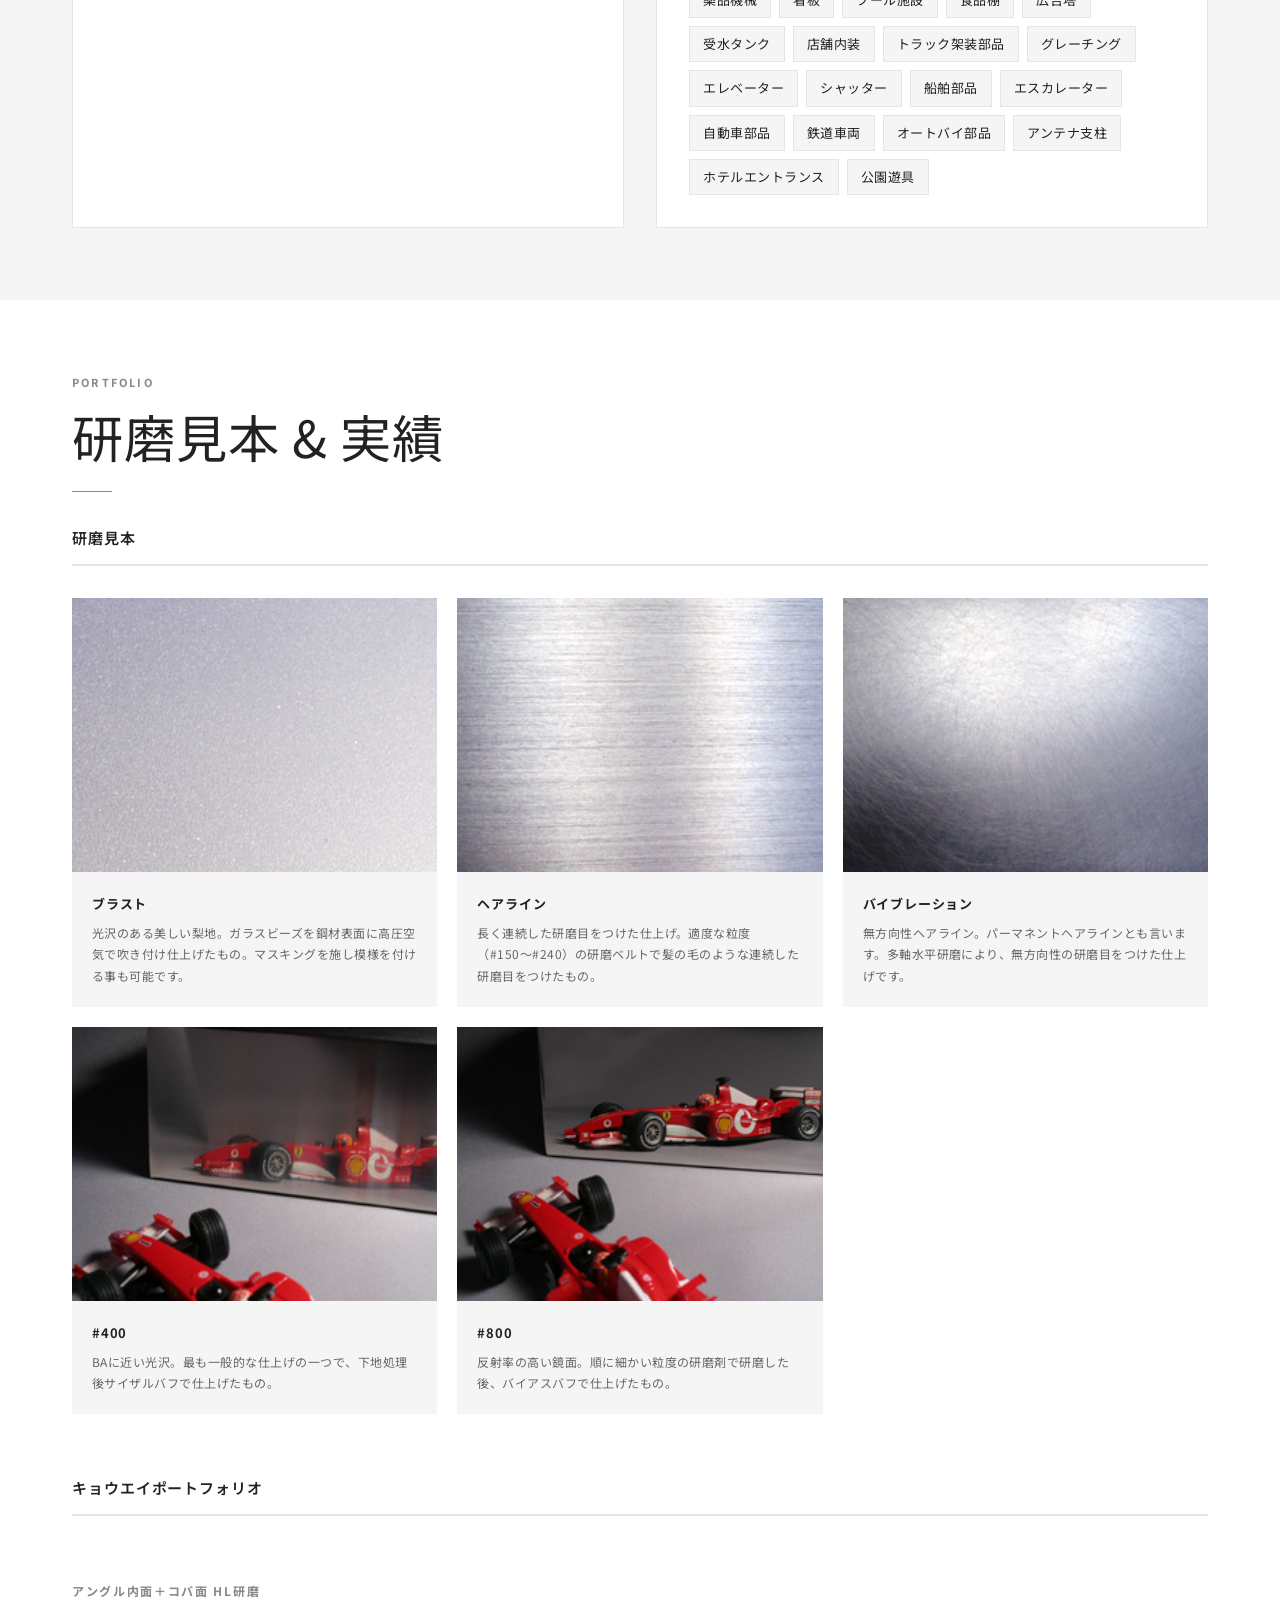
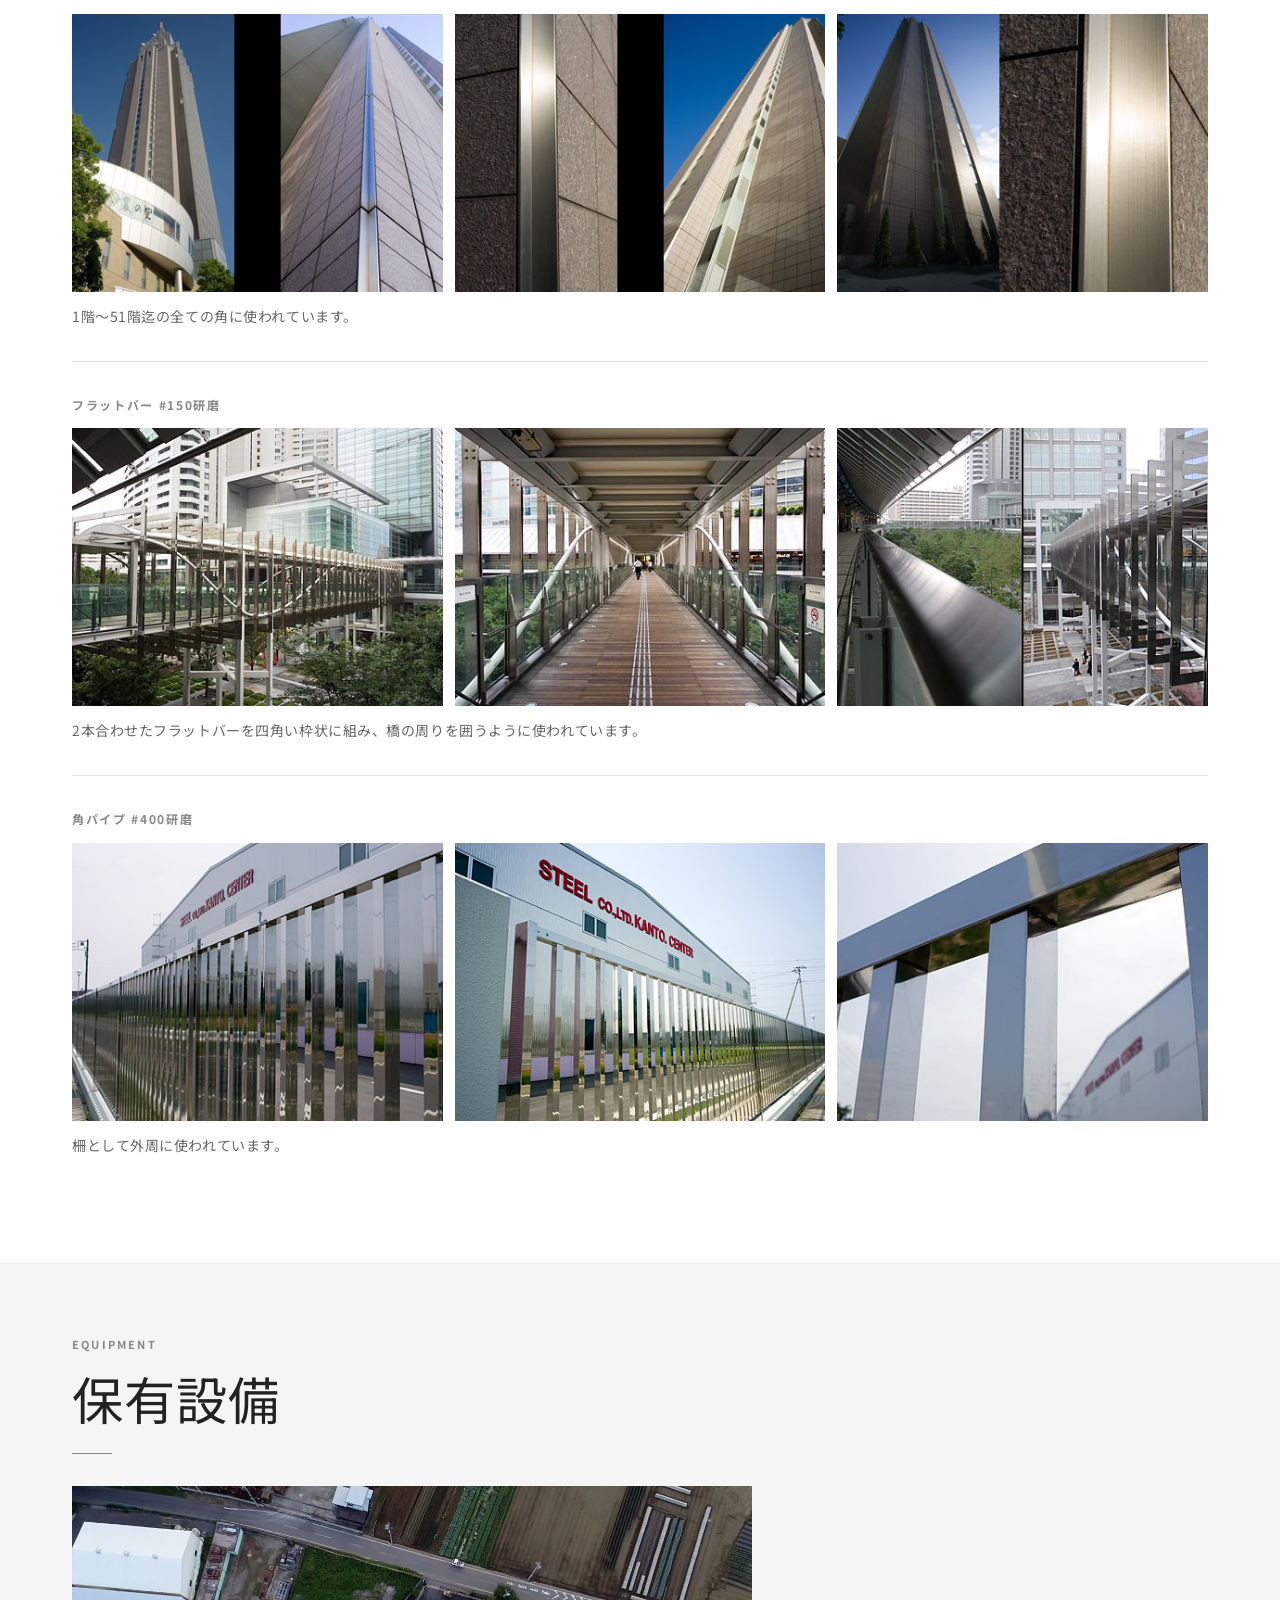
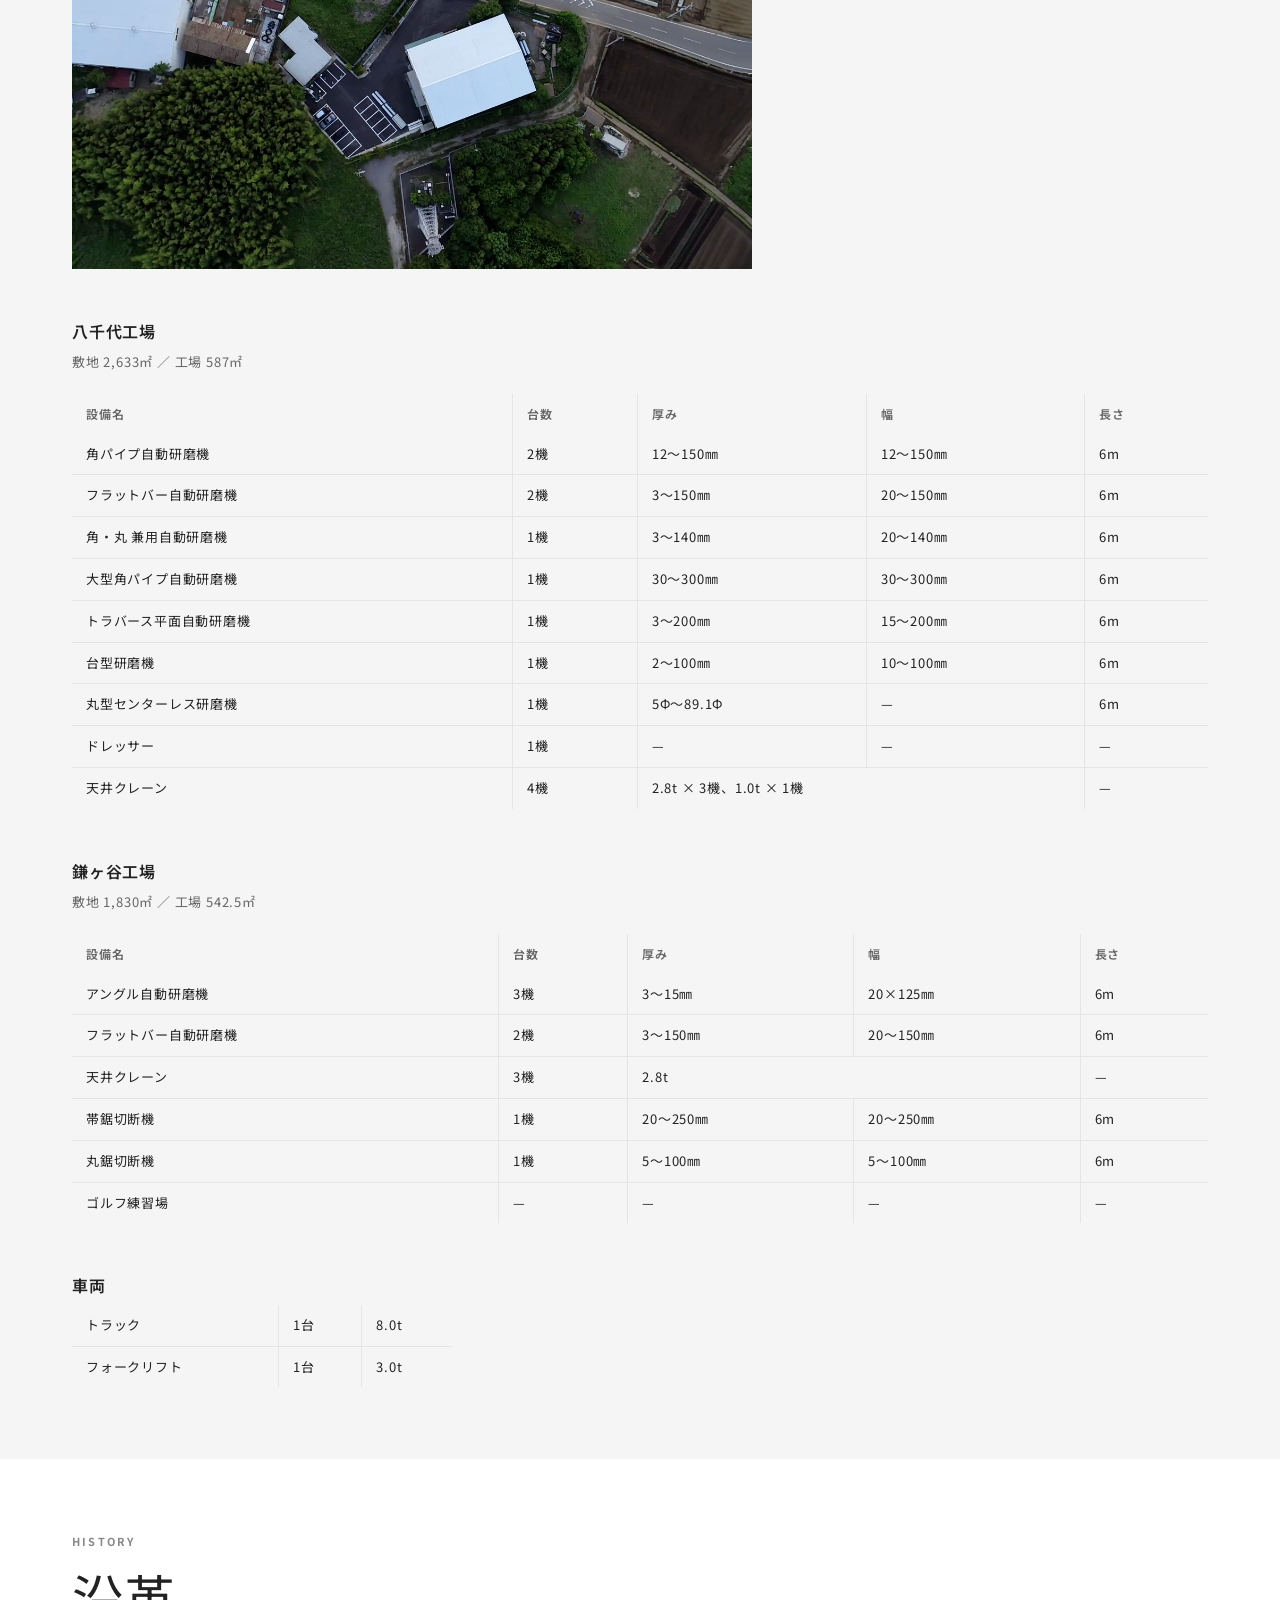
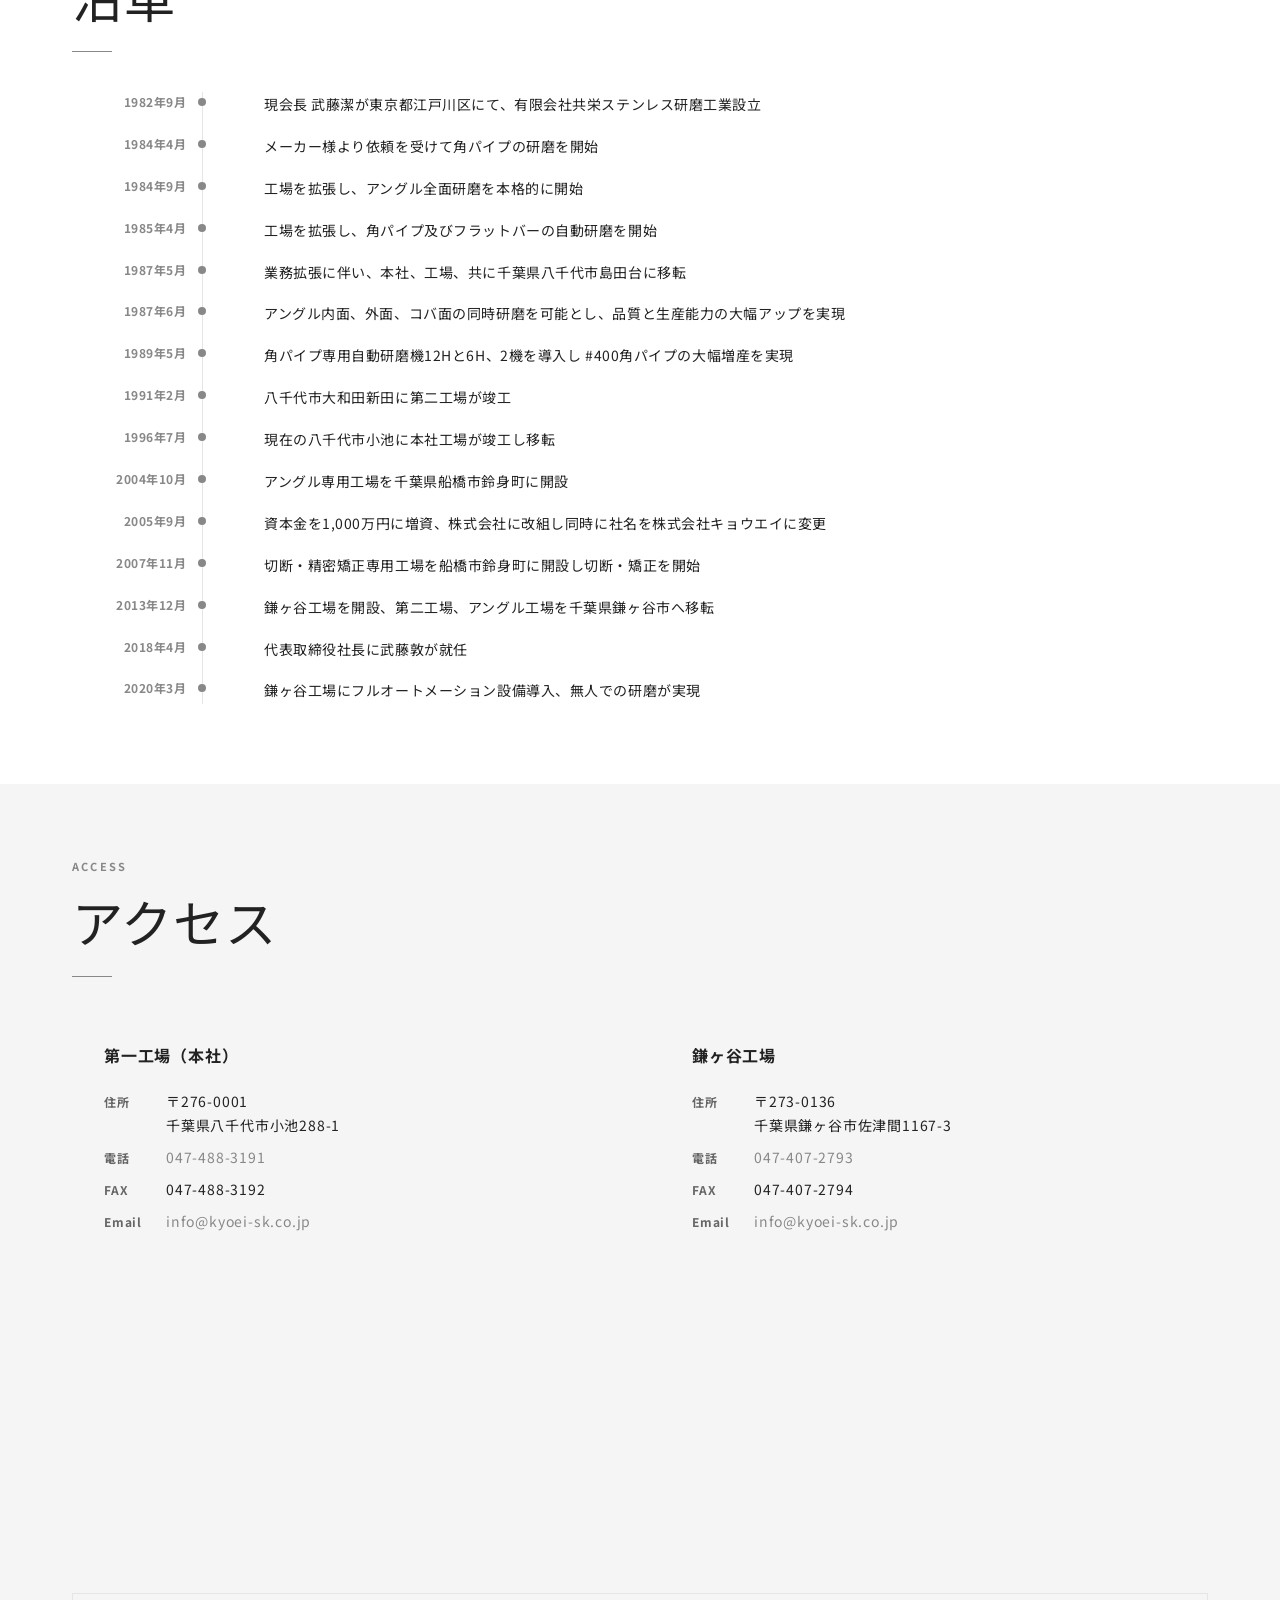
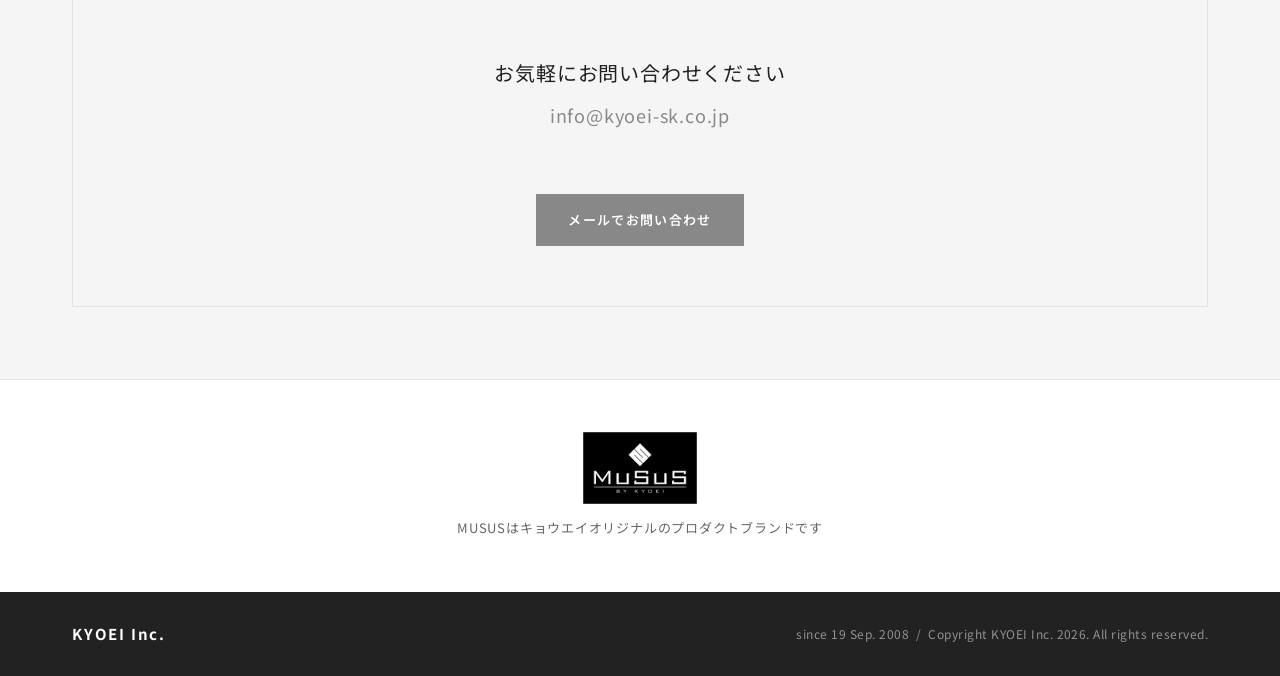
==== commit cb72f8a2: "Update equipment section text per material/保有設備.txt Remove unlisted 両頭バフレース機, correct Kamagaya flat-" ====
--- a/docs/index.html
+++ b/docs/index.html
@@ -1068,7 +1068,6 @@
             <tr><td>トラバース平面自動研磨機</td><td>1機</td><td>3〜200㎜</td><td>15〜200㎜</td><td>6m</td></tr>
             <tr><td>台型研磨機</td><td>1機</td><td>2〜100㎜</td><td>10〜100㎜</td><td>6m</td></tr>
             <tr><td>丸型センターレス研磨機</td><td>1機</td><td>5Φ〜89.1Φ</td><td>—</td><td>6m</td></tr>
-            <tr><td>両頭バフレース機</td><td>1機</td><td>—</td><td>—</td><td>—</td></tr>
             <tr><td>ドレッサー</td><td>1機</td><td>—</td><td>—</td><td>—</td></tr>
             <tr><td>天井クレーン</td><td>4機</td><td colspan="2">2.8t × 3機、1.0t × 1機</td><td>—</td></tr>
           </tbody>
@@ -1091,10 +1090,11 @@
           </thead>
           <tbody>
             <tr><td>アングル自動研磨機</td><td>3機</td><td>3〜15㎜</td><td>20×125㎜</td><td>6m</td></tr>
-            <tr><td>フラットバー自動研磨機</td><td>3機</td><td>3〜150㎜</td><td>20〜150㎜</td><td>6m</td></tr>
+            <tr><td>フラットバー自動研磨機</td><td>2機</td><td>3〜150㎜</td><td>20〜150㎜</td><td>6m</td></tr>
             <tr><td>天井クレーン</td><td>3機</td><td colspan="2">2.8t</td><td>—</td></tr>
             <tr><td>帯鋸切断機</td><td>1機</td><td>20〜250㎜</td><td>20〜250㎜</td><td>6m</td></tr>
             <tr><td>丸鋸切断機</td><td>1機</td><td>5〜100㎜</td><td>5〜100㎜</td><td>6m</td></tr>
+            <tr><td>ゴルフ練習場</td><td>—</td><td>—</td><td>—</td><td>—</td></tr>
           </tbody>
         </table>
       </div>
@@ -1104,7 +1104,7 @@
         <h3 class="equipment__block-title">車両</h3>
         <table class="equipment__table" style="max-width:380px;">
           <tbody>
-            <tr><td>トラック</td><td>1台</td><td>8.5t</td></tr>
+            <tr><td>トラック</td><td>1台</td><td>8.0t</td></tr>
             <tr><td>フォークリフト</td><td>1台</td><td>3.0t</td></tr>
           </tbody>
         </table>
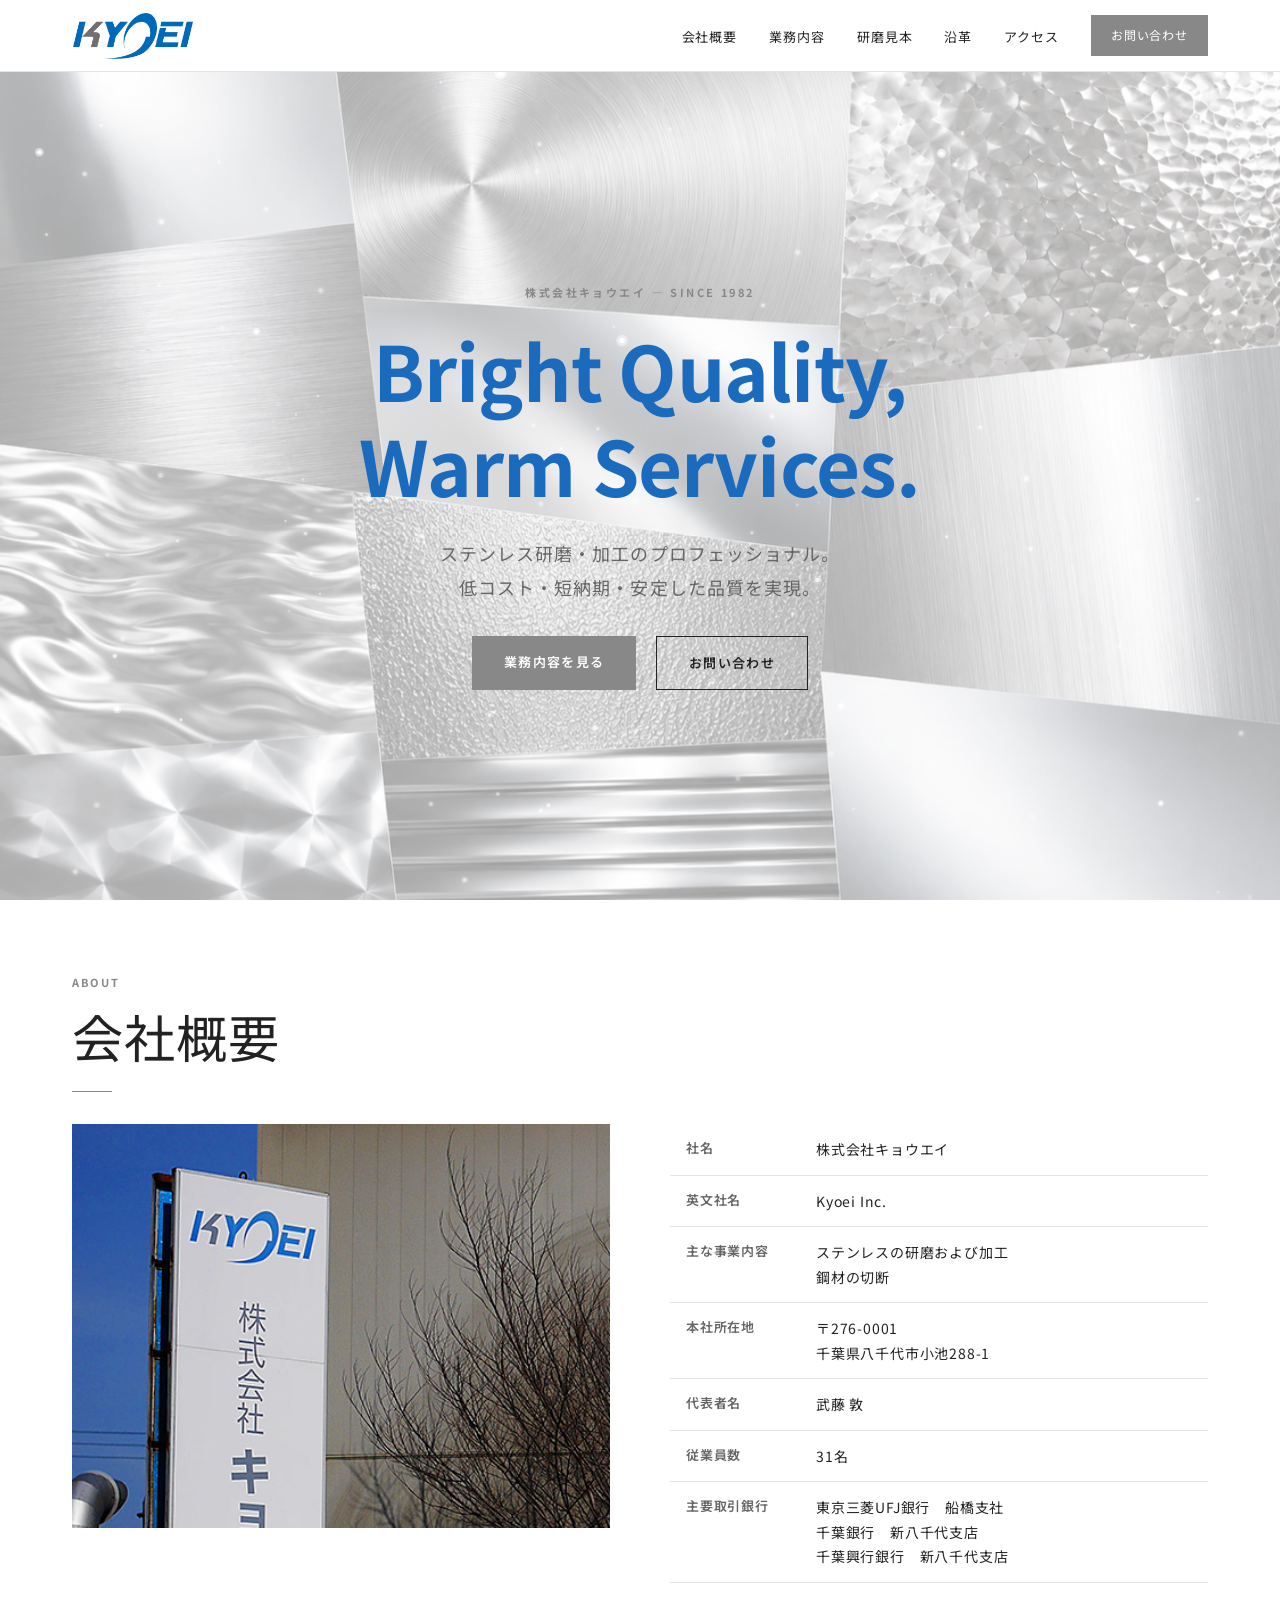
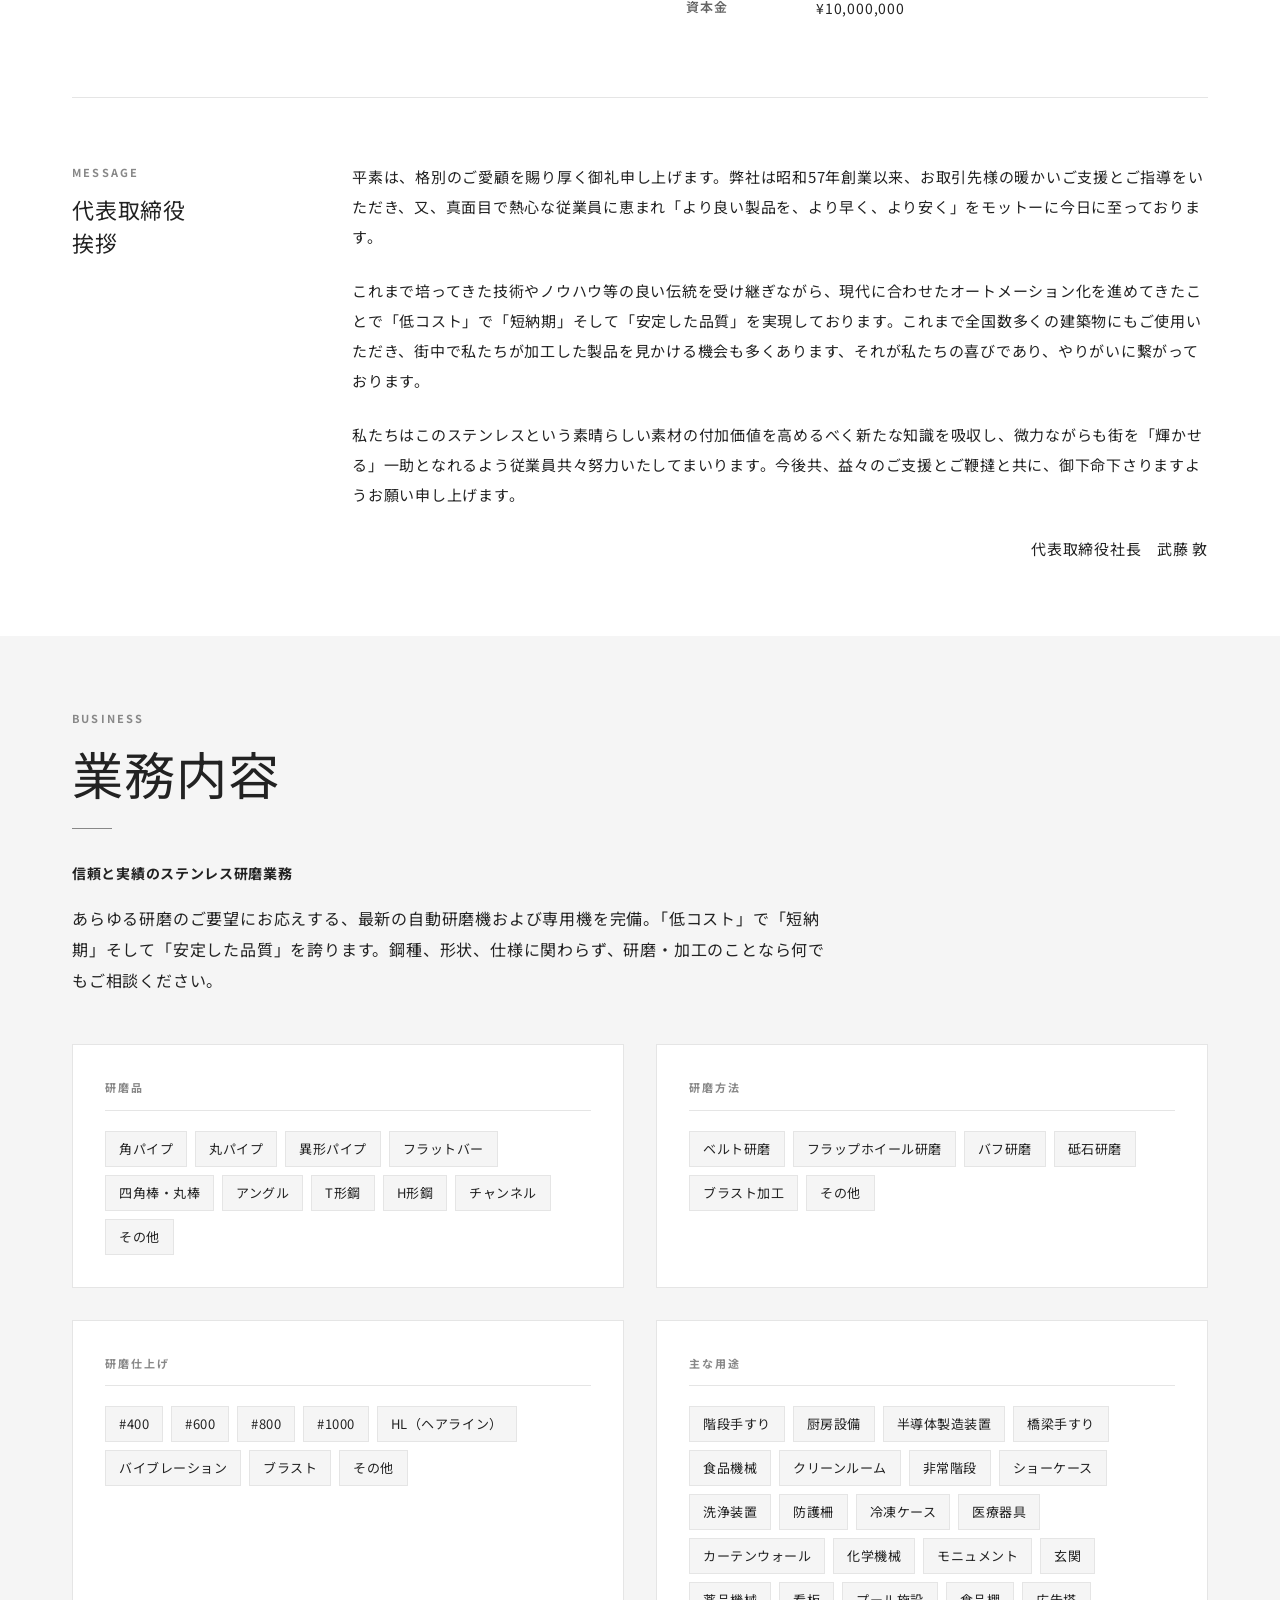
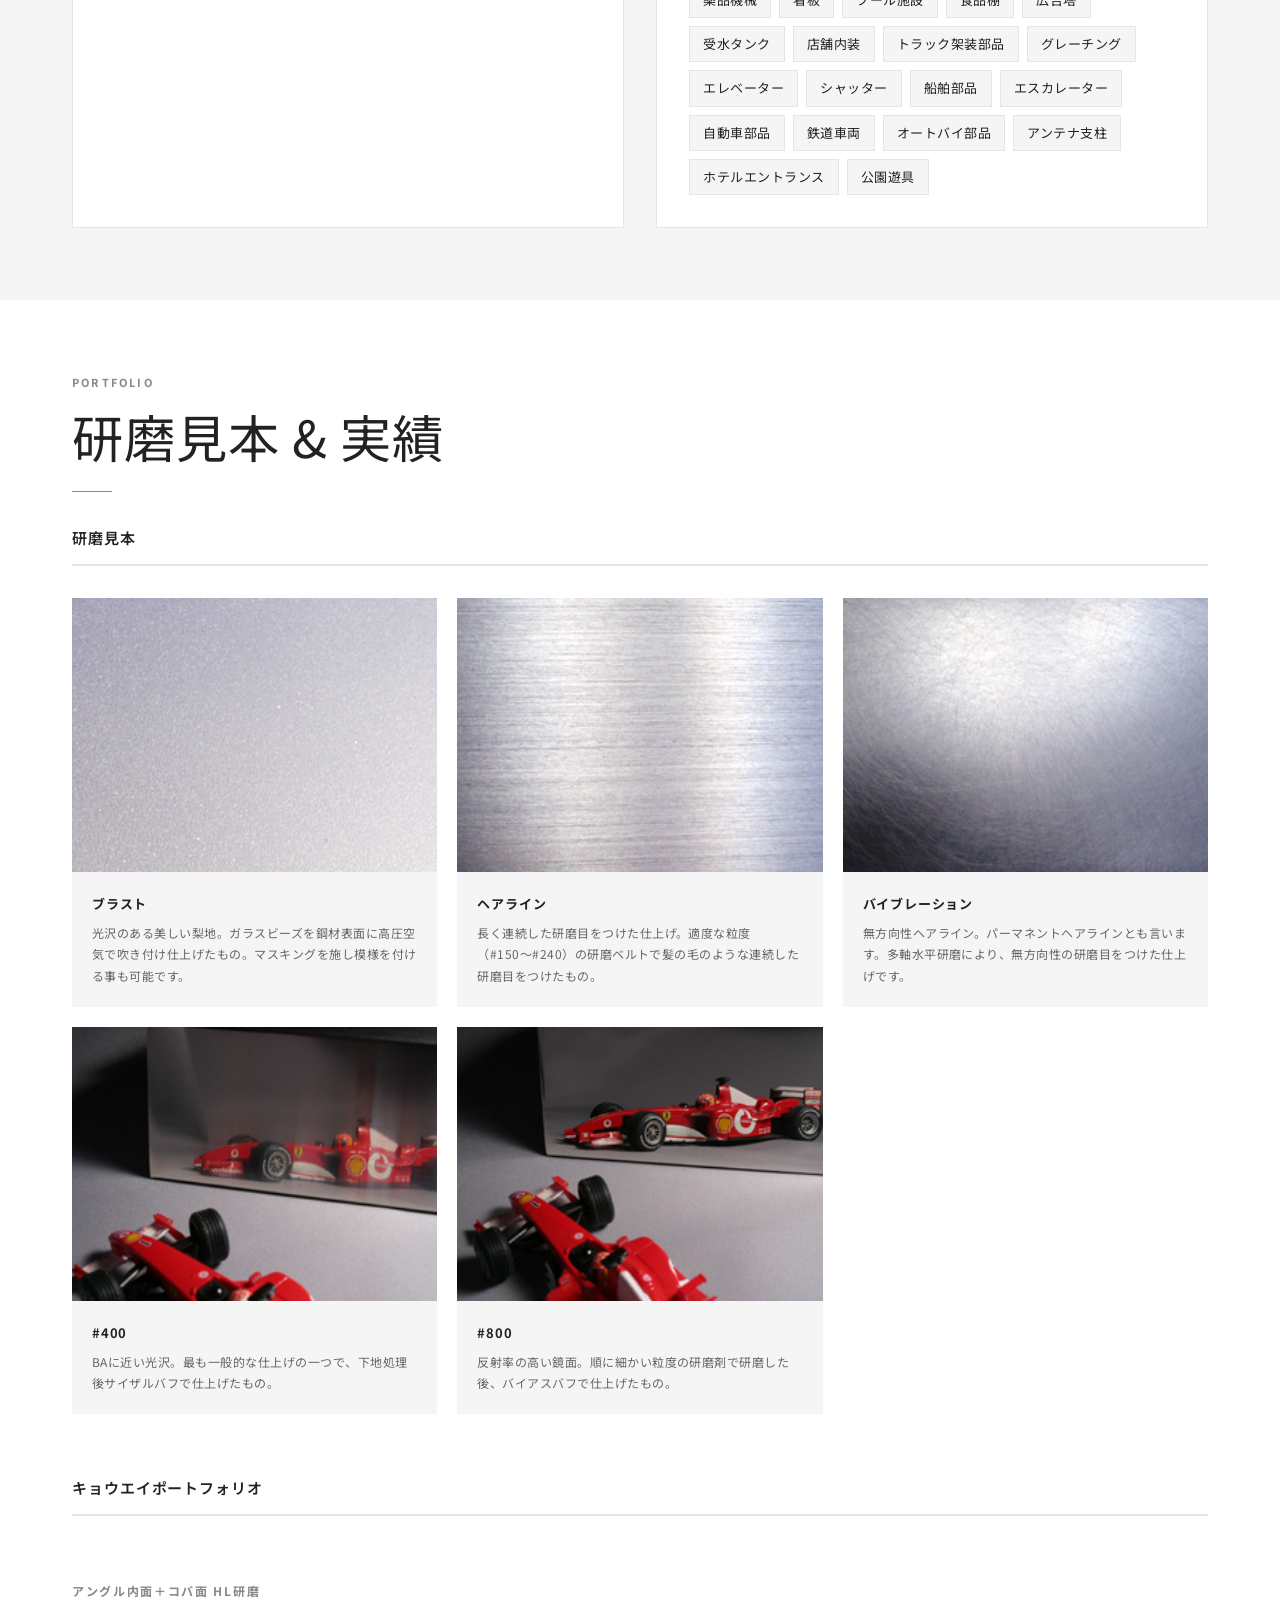
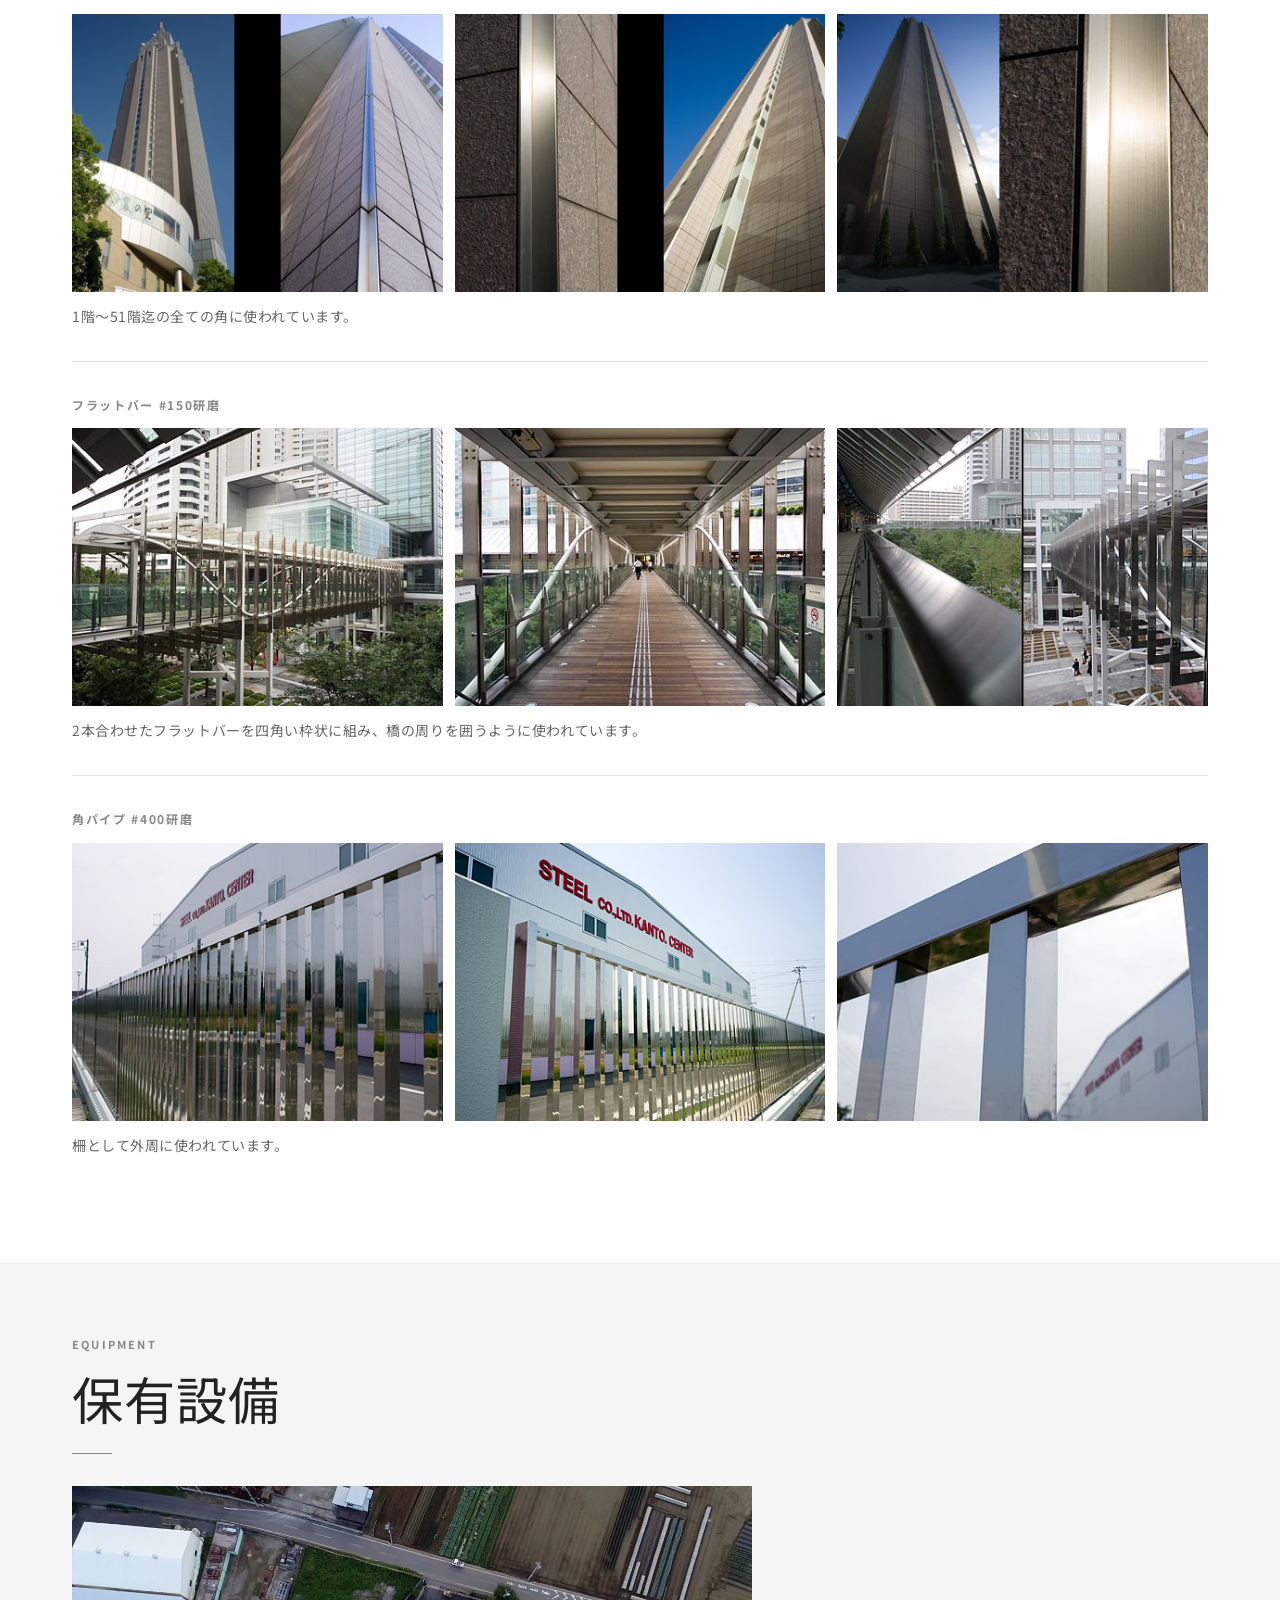
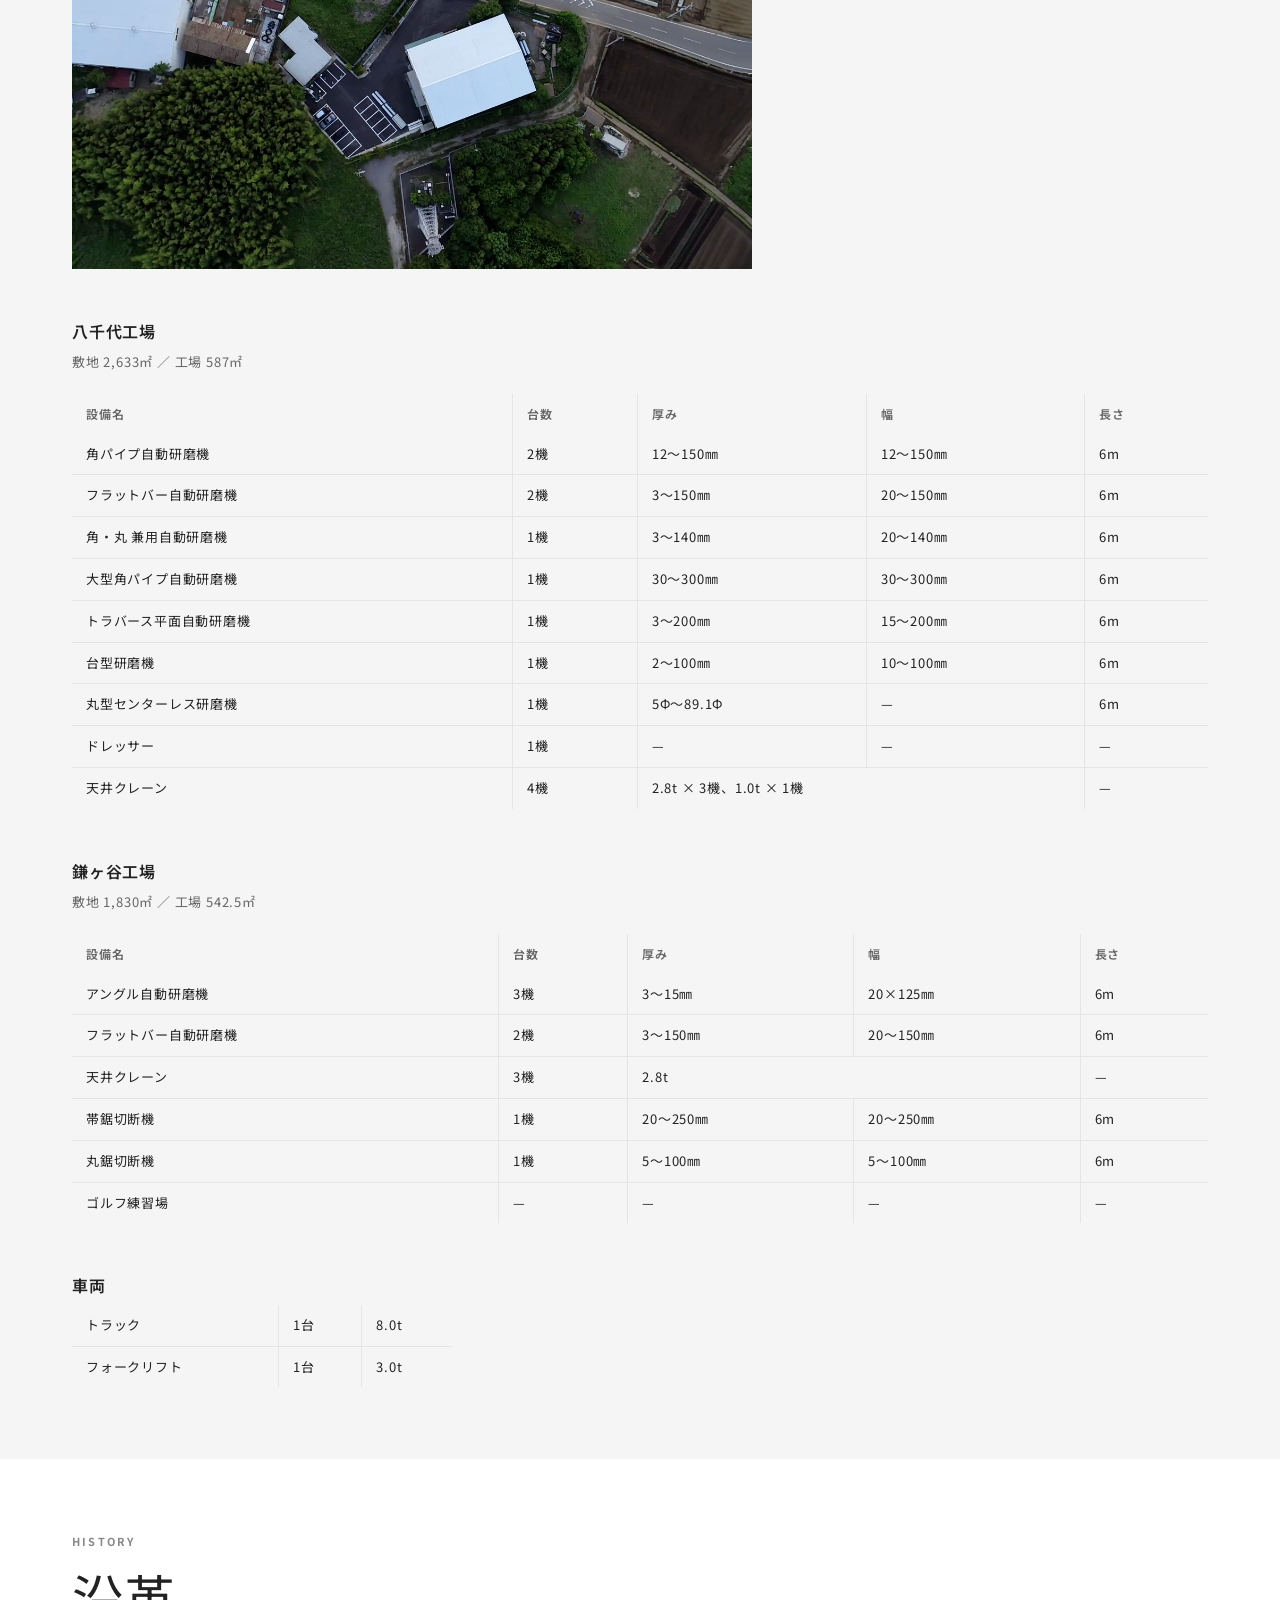
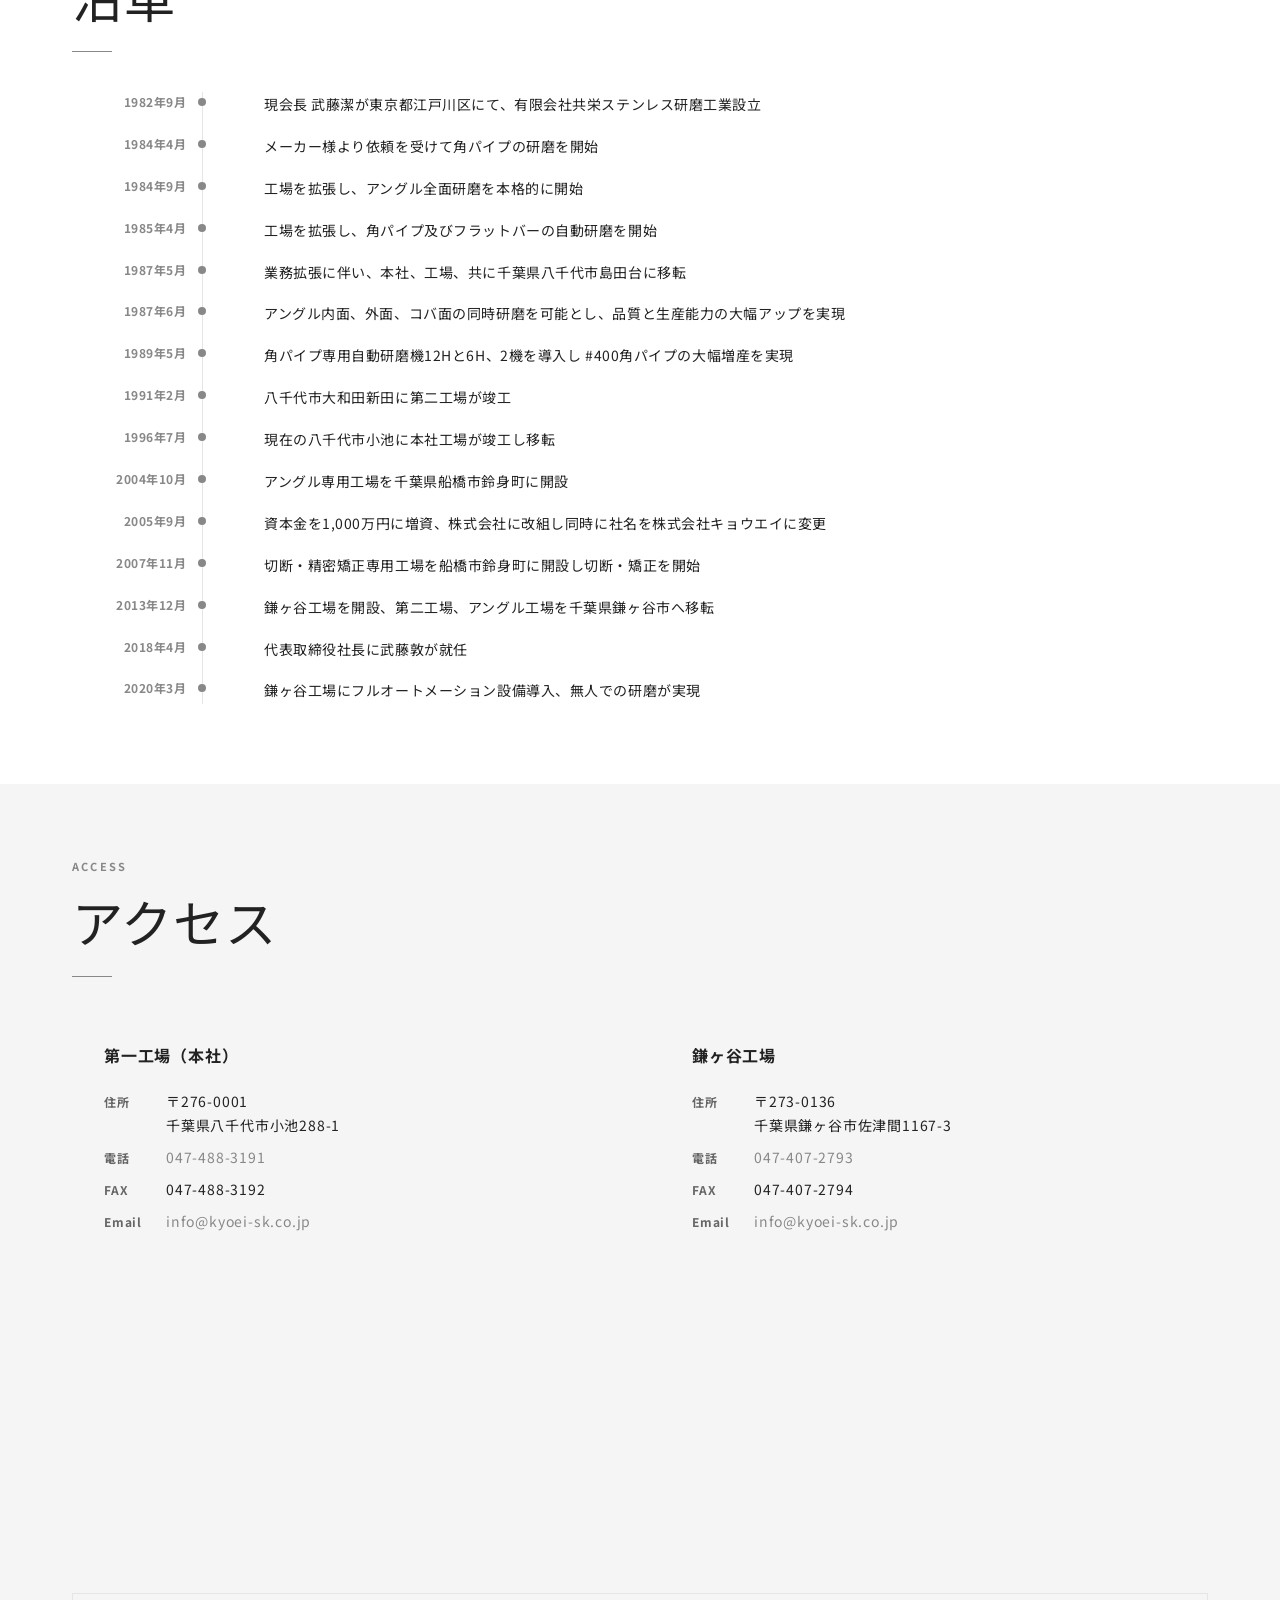
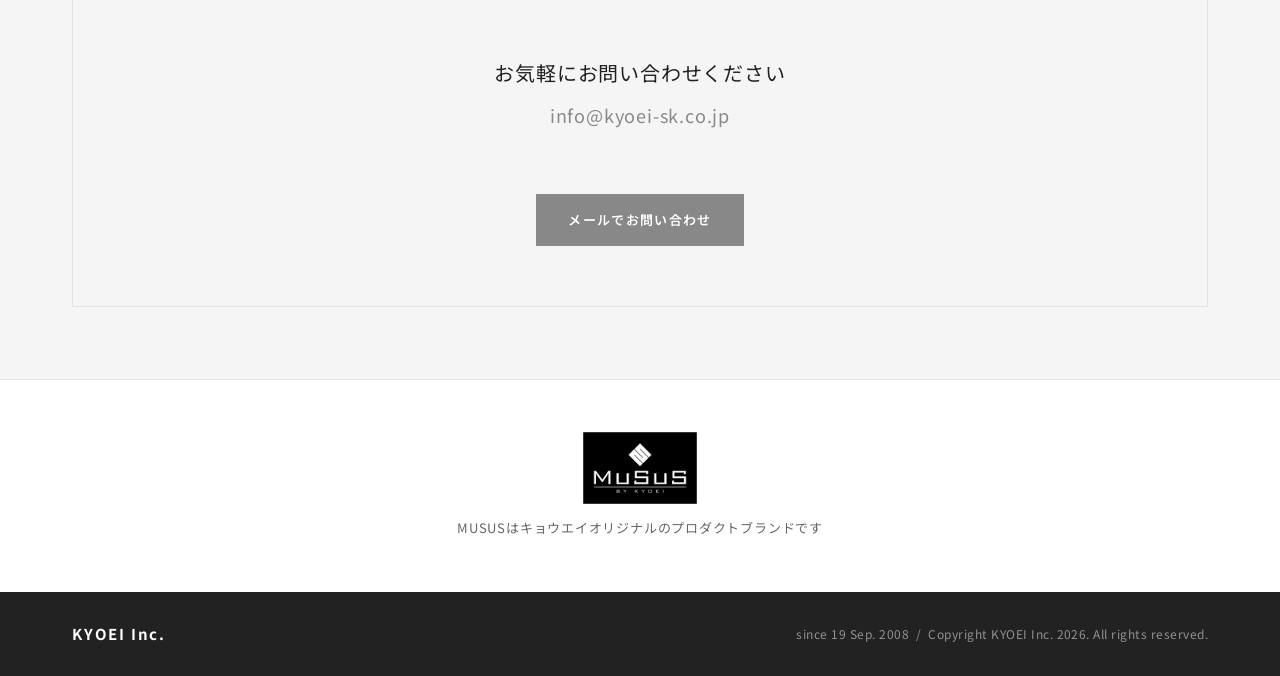
==== commit bd187b8a: "Remove '38年目を迎えることができました' clause from CEO message" ====
--- a/docs/index.html
+++ b/docs/index.html
@@ -849,7 +849,7 @@
             <h3 class="ceo__heading">代表取締役<br>挨拶</h3>
           </div>
           <div class="ceo__body">
-            <p>平素は、格別のご愛顧を賜り厚く御礼申し上げます。弊社は昭和57年創業以来ステンレス鋼材の研磨加工一筋に38年目を迎えることができました。この間、お取引先様の暖かいご支援とご指導をいただき、又、真面目で熱心な従業員に恵まれ「より良い製品を、より早く、より安く」をモットーに今日に至っております。</p>
+            <p>平素は、格別のご愛顧を賜り厚く御礼申し上げます。弊社は昭和57年創業以来、お取引先様の暖かいご支援とご指導をいただき、又、真面目で熱心な従業員に恵まれ「より良い製品を、より早く、より安く」をモットーに今日に至っております。</p>
             <p>これまで培ってきた技術やノウハウ等の良い伝統を受け継ぎながら、現代に合わせたオートメーション化を進めてきたことで「低コスト」で「短納期」そして「安定した品質」を実現しております。これまで全国数多くの建築物にもご使用いただき、街中で私たちが加工した製品を見かける機会も多くあります、それが私たちの喜びであり、やりがいに繋がっております。</p>
             <p>私たちはこのステンレスという素晴らしい素材の付加価値を高めるべく新たな知識を吸収し、微力ながらも街を「輝かせる」一助となれるよう従業員共々努力いたしてまいります。今後共、益々のご支援とご鞭撻と共に、御下命下さりますようお願い申し上げます。</p>
             <p class="ceo__sign">代表取締役社長　武藤 敦</p>
